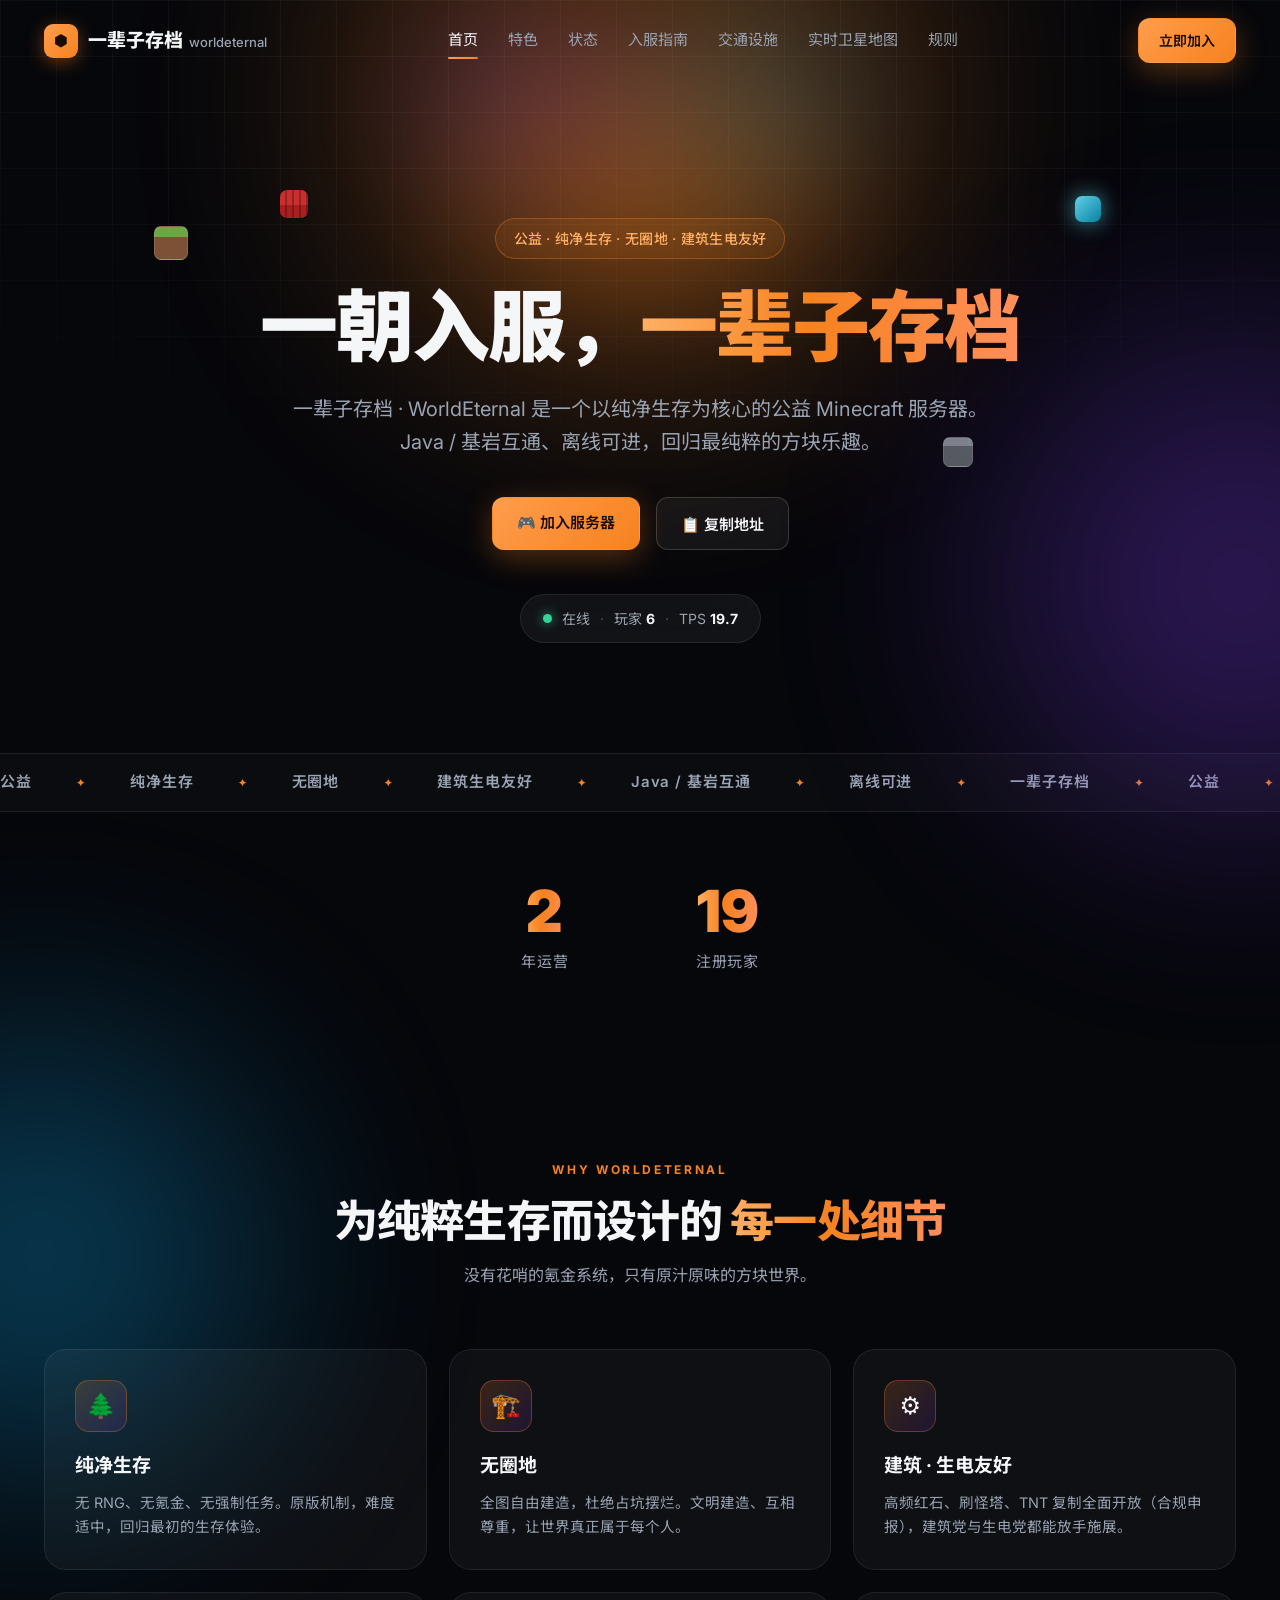
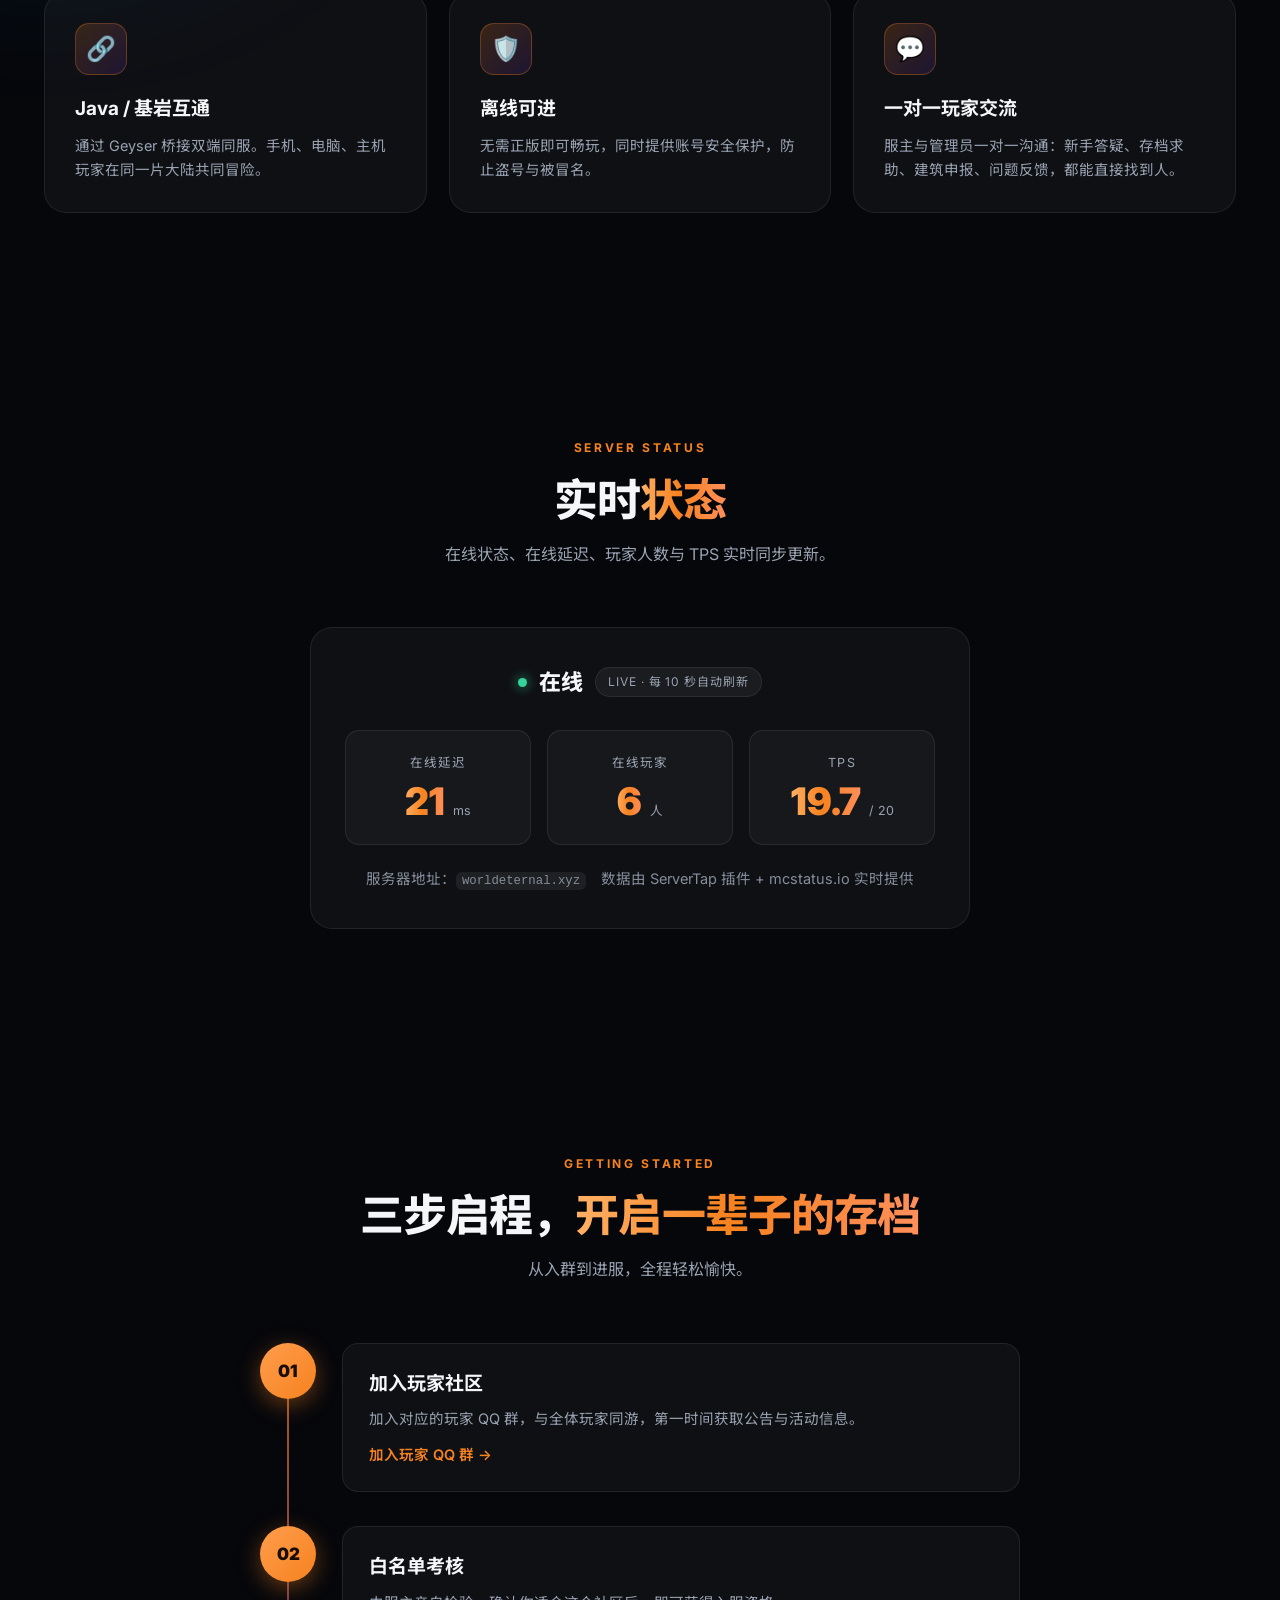
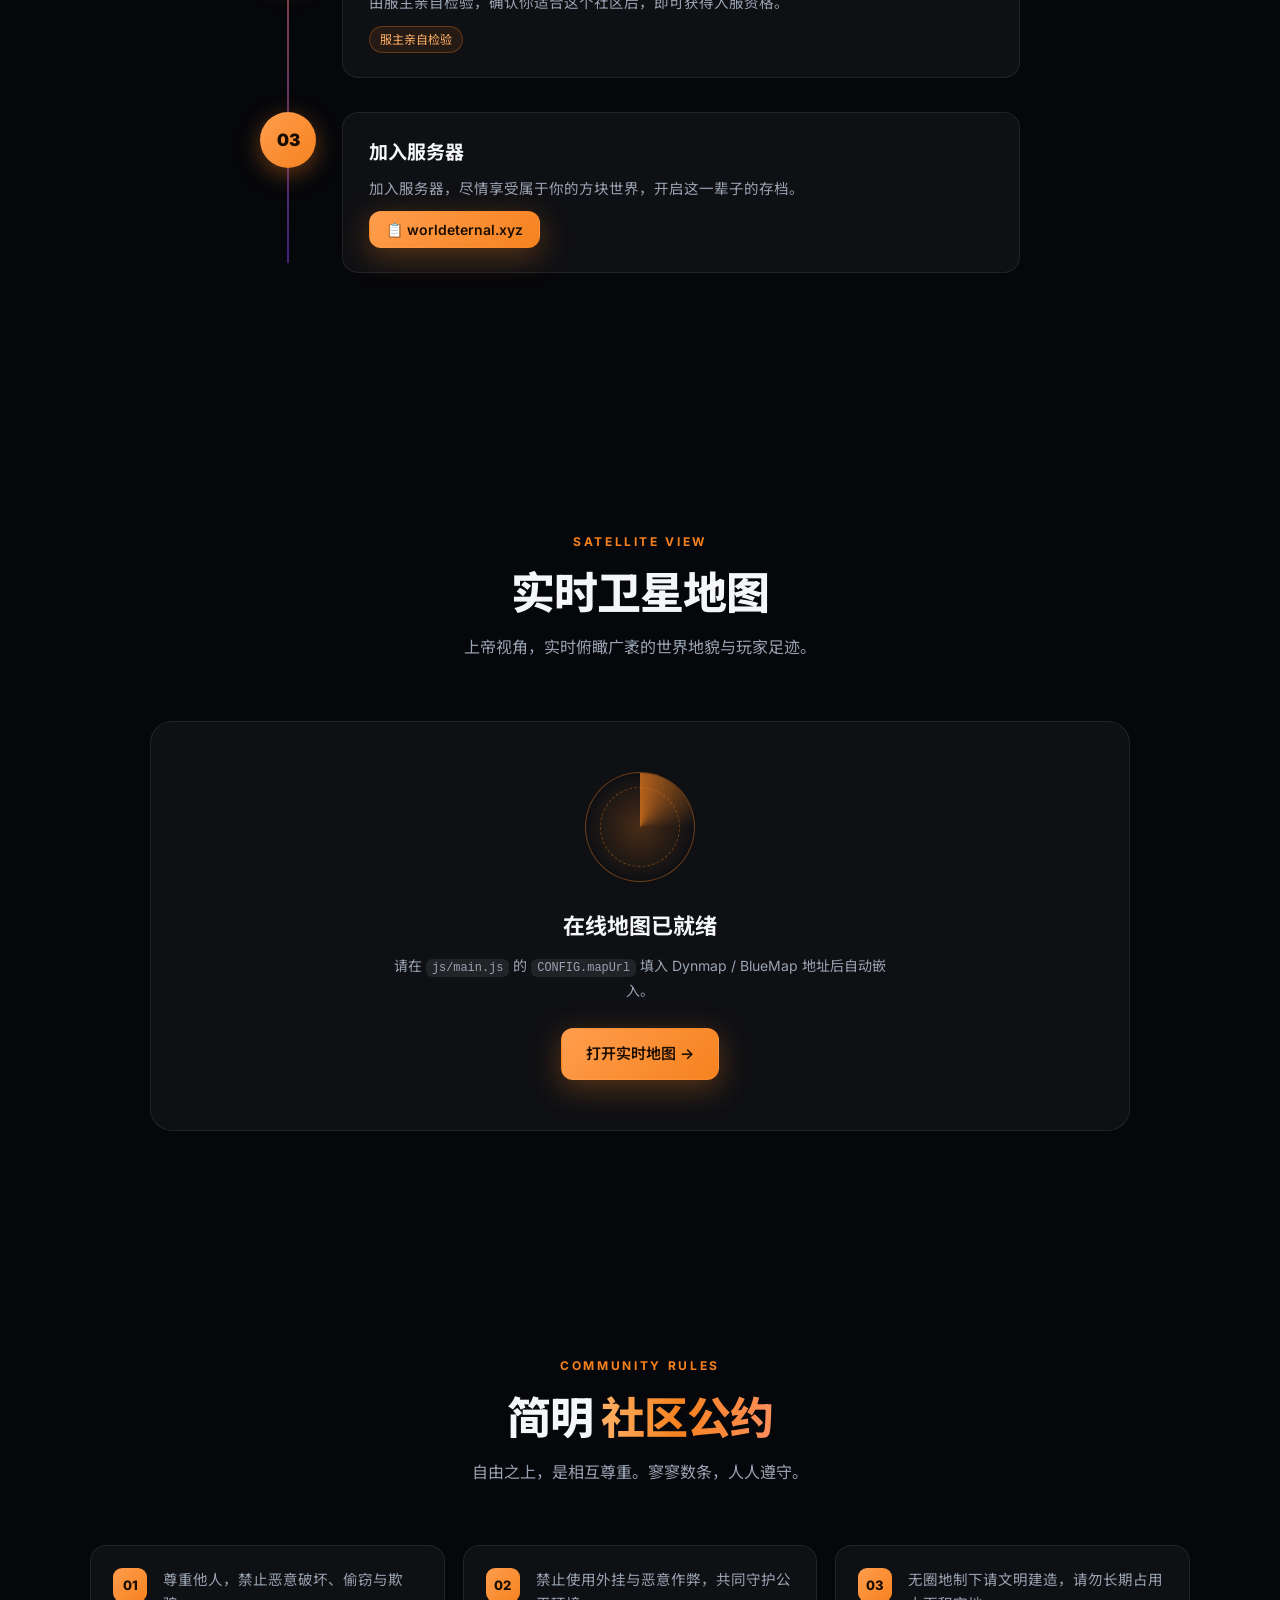
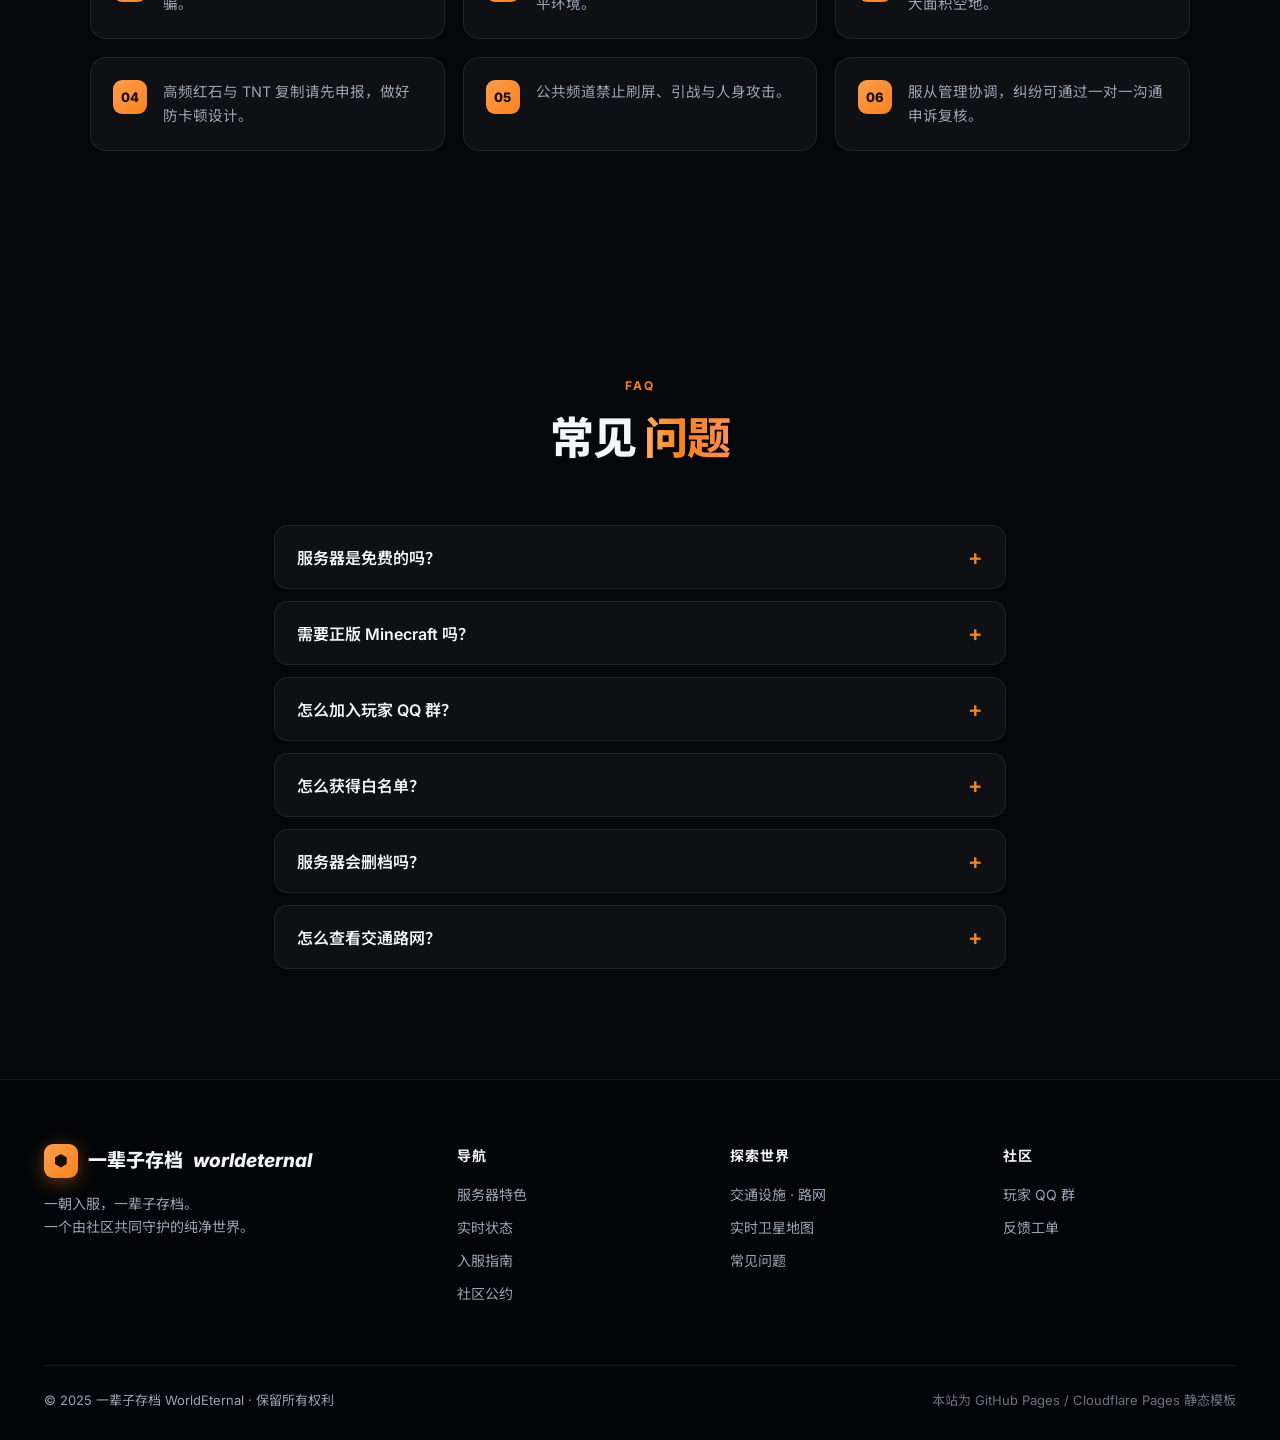
==== index.html @ d6e790fa "Rename 一辈子存档-WorldEternal-纯净生存-Minecraft-服务器.html to index.html" ====
<!DOCTYPE html>
<html lang="zh-CN">
<head>
  <meta charset="UTF-8">
  <meta name="viewport" content="width=device-width, initial-scale=1.0">
  <title>一辈子存档 WorldEternal · 纯净生存 Minecraft 服务器</title>
  <meta name="description" content="一辈子存档 WorldEternal —— 公益纯净生存 MC 服务器。无圈地、建筑生电友好、Java/基岩互通、离线可进。">
  <link rel="preconnect" href="https://fonts.googleapis.com">
  <link rel="preconnect" href="https://fonts.gstatic.com" crossorigin>
  <link href="https://fonts.googleapis.com/css2?family=Inter:wght@400;500;600;700;800;900&family=Noto+Sans+SC:wght@400;500;700;900&display=swap" rel="stylesheet">
  <link rel="stylesheet" href="css/style.css">
</head>
<body>

  <div class="scroll-progress" id="scrollProgress"></div>
  <div class="bg-grid"></div>
  <div class="glow glow-1"></div>
  <div class="glow glow-2"></div>
  <div class="glow glow-3"></div>

  <!-- ===== 导航栏 ===== -->
  <header class="navbar" id="navbar">
    <a class="brand" href="#hero">
      <span class="brand-mark">⬢</span>
      <span class="brand-name">一辈子存档 <em>worldeternal</em></span>
    </a>
    <nav class="nav-links" id="navLinks">
      <a href="#hero">首页</a>
      <a href="#features">特色</a>
      <a href="#status">状态</a>
      <a href="#guide">入服指南</a>
      <a href="facilities.html">交通设施</a>
      <a href="#livemap">实时卫星地图</a>
      <a href="#rules">规则</a>
    </nav>
    <div class="nav-actions">
      <a href="#guide" class="btn btn-primary nav-cta">立即加入</a>
      <button class="hamburger" id="hamburger" aria-label="打开菜单">
        <span></span><span></span><span></span>
      </button>
    </div>
  </header>

  <!-- 移动端菜单 -->
  <div class="mobile-menu" id="mobileMenu">
    <nav>
      <a href="#hero">首页</a>
      <a href="#features">特色</a>
      <a href="#status">服务器状态</a>
      <a href="#guide">入服指南</a>
      <a href="facilities.html">交通设施</a>
      <a href="#livemap">实时卫星地图</a>
      <a href="#rules">规则</a>
    </nav>
    <a href="#guide" class="btn btn-primary mobile-cta">立即加入</a>
  </div>

  <!-- ===== Hero ===== -->
  <section class="hero" id="hero">
    <div class="hero-aurora"></div>
    <div class="block block-grass b1"></div>
    <div class="block block-diamond b2"></div>
    <div class="block block-stone b3"></div>
    <div class="block block-tnt b4"></div>

    <div class="hero-inner">
      <span class="hero-badge reveal">公益 · 纯净生存 · 无圈地 · 建筑生电友好</span>
      <h1 class="reveal">一朝入服，<span class="gradient-text">一辈子存档</span></h1>
      <p class="hero-sub reveal">
        一辈子存档 · WorldEternal 是一个以纯净生存为核心的公益 Minecraft 服务器。<br class="pc-only">
        Java / 基岩互通、离线可进，回归最纯粹的方块乐趣。
      </p>
      <div class="hero-actions reveal">
        <a href="#guide" class="btn btn-primary">🎮 加入服务器</a>
        <button class="btn btn-ghost" id="heroCopyIp">📋 复制地址</button>
      </div>
      <div class="hero-live reveal" id="heroLive">
        <span class="dot dot-green"></span>
        <span id="heroStatusText">在线</span>
        <span class="sep">·</span>
        <span>玩家 <b id="heroPlayers">0</b></span>
        <span class="sep">·</span>
        <span>TPS <b id="heroTps">20.0</b></span>
      </div>
    </div>
  </section>

  <!-- ===== 关键词跑马灯 ===== -->
  <div class="marquee" aria-hidden="true">
    <div class="marquee-track">
      <span>公益</span><i>✦</i><span>纯净生存</span><i>✦</i><span>无圈地</span><i>✦</i>
      <span>建筑生电友好</span><i>✦</i><span>Java / 基岩互通</span><i>✦</i><span>离线可进</span><i>✦</i>
      <span>一辈子存档</span><i>✦</i>
      <span>公益</span><i>✦</i><span>纯净生存</span><i>✦</i><span>无圈地</span><i>✦</i>
      <span>建筑生电友好</span><i>✦</i><span>Java / 基岩互通</span><i>✦</i><span>离线可进</span><i>✦</i>
      <span>一辈子存档</span><i>✦</i>
    </div>
  </div>

  <!-- ===== 数据统计 ===== -->
  <section class="stats">
    <div class="stat reveal"><div class="stat-num" data-count="2">0</div><div class="stat-label">年运营</div></div>
    <div class="stat reveal"><div class="stat-num" data-count="19">0</div><div class="stat-label">注册玩家</div></div>
  </section>

  <!-- ===== 服务器特色 ===== -->
  <section class="section" id="features">
    <div class="section-head reveal">
      <span class="eyebrow">WHY WORLDETERNAL</span>
      <h2>为纯粹生存而设计的 <span class="gradient-text">每一处细节</span></h2>
      <p>没有花哨的氪金系统，只有原汁原味的方块世界。</p>
    </div>
    <div class="cards-grid">
      <div class="card tilt reveal">
        <div class="card-icon">🌲</div>
        <h3>纯净生存</h3>
        <p>无 RNG、无氪金、无强制任务。原版机制，难度适中，回归最初的生存体验。</p>
      </div>
      <div class="card tilt reveal">
        <div class="card-icon">🏗️</div>
        <h3>无圈地</h3>
        <p>全图自由建造，杜绝占坑摆烂。文明建造、互相尊重，让世界真正属于每个人。</p>
      </div>
      <div class="card tilt reveal">
        <div class="card-icon">⚙️</div>
        <h3>建筑 · 生电友好</h3>
        <p>高频红石、刷怪塔、TNT 复制全面开放（合规申报），建筑党与生电党都能放手施展。</p>
      </div>
      <div class="card tilt reveal">
        <div class="card-icon">🔗</div>
        <h3>Java / 基岩互通</h3>
        <p>通过 Geyser 桥接双端同服。手机、电脑、主机玩家在同一片大陆共同冒险。</p>
      </div>
      <div class="card tilt reveal">
        <div class="card-icon">🛡️</div>
        <h3>离线可进</h3>
        <p>无需正版即可畅玩，同时提供账号安全保护，防止盗号与被冒名。</p>
      </div>
      <div class="card tilt reveal">
        <div class="card-icon">💬</div>
        <h3>一对一玩家交流</h3>
        <p>服主与管理员一对一沟通：新手答疑、存档求助、建筑申报、问题反馈，都能直接找到人。</p>
      </div>
    </div>
  </section>

  <!-- ===== 实时状态 ===== -->
  <section class="section" id="status">
    <div class="section-head reveal">
      <span class="eyebrow">SERVER STATUS</span>
      <h2>实时<span class="gradient-text">状态</span></h2>
      <p>在线状态、在线延迟、玩家人数与 TPS 实时同步更新。</p>
    </div>
    <div class="status-solo card reveal">
      <div class="status-head">
        <span class="dot dot-green pulse" id="statusDot"></span>
        <span class="status-label" id="statusText">在线</span>
        <span class="status-live-tag">LIVE · 每 10 秒自动刷新</span>
      </div>
      <div class="metric-row">
        <div class="metric">
          <span class="metric-key">在线延迟</span>
          <span class="metric-val" id="statusPing">--</span>
          <span class="metric-unit">ms</span>
        </div>
        <div class="metric">
          <span class="metric-key">在线玩家</span>
          <span class="metric-val" id="statusPlayers">--</span>
          <span class="metric-unit">人</span>
        </div>
        <div class="metric">
          <span class="metric-key">TPS</span>
          <span class="metric-val" id="statusTps">--</span>
          <span class="metric-unit">/ 20</span>
        </div>
      </div>
      <p class="status-note">服务器地址：<code>worldeternal.xyz</code>　数据由 ServerTap 插件 + mcstatus.io 实时提供</p>
    </div>
  </section>

  <!-- ===== 入服指南（时间线） ===== -->
  <section class="section" id="guide">
    <div class="section-head reveal">
      <span class="eyebrow">GETTING STARTED</span>
      <h2>三步启程，<span class="gradient-text">开启一辈子的存档</span></h2>
      <p>从入群到进服，全程轻松愉快。</p>
    </div>
    <div class="timeline">
      <div class="timeline-item reveal">
        <div class="timeline-num">01</div>
        <div class="timeline-body">
          <h3>加入玩家社区</h3>
          <p>加入对应的玩家 QQ 群，与全体玩家同游，第一时间获取公告与活动信息。</p>
          <a class="timeline-link" href="#" data-href="qq">加入玩家 QQ 群 →</a>
        </div>
      </div>
      <div class="timeline-item reveal">
        <div class="timeline-num">02</div>
        <div class="timeline-body">
          <h3>白名单考核</h3>
          <p>由服主亲自检验，确认你适合这个社区后，即可获得入服资格。</p>
          <span class="timeline-tag">服主亲自检验</span>
        </div>
      </div>
      <div class="timeline-item reveal">
        <div class="timeline-num">03</div>
        <div class="timeline-body">
          <h3>加入服务器</h3>
          <p>加入服务器，尽情享受属于你的方块世界，开启这一辈子的存档。</p>
          <button class="btn btn-primary btn-sm" id="guideCopyIp">📋 worldeternal.xyz</button>
        </div>
      </div>
    </div>
  </section>

  <!-- ===== 实时卫星地图 ===== -->
  <section class="section" id="livemap">
    <div class="section-head reveal">
      <span class="eyebrow">SATELLITE VIEW</span>
      <h2>实时卫星地图</h2>
      <p>上帝视角，实时俯瞰广袤的世界地貌与玩家足迹。</p>
    </div>
    <div class="card map-frame reveal" id="mapFrame">
      <div class="map-frame-placeholder" id="mapPlaceholder">
        <div class="radar"></div>
        <h3>在线地图已就绪</h3>
        <p>请在 <code>js/main.js</code> 的 <code>CONFIG.mapUrl</code> 填入 Dynmap / BlueMap 地址后自动嵌入。</p>
        <a class="btn btn-primary" href="#" data-href="map" id="openMapBtn">打开实时地图 →</a>
      </div>
    </div>
  </section>

  <!-- ===== 服务器规则 ===== -->
  <section class="section" id="rules">
    <div class="section-head reveal">
      <span class="eyebrow">COMMUNITY RULES</span>
      <h2>简明 <span class="gradient-text">社区公约</span></h2>
      <p>自由之上，是相互尊重。寥寥数条，人人遵守。</p>
    </div>
    <div class="rules-grid">
      <div class="rule-card reveal"><span class="rule-num">01</span><p>尊重他人，禁止恶意破坏、偷窃与欺骗。</p></div>
      <div class="rule-card reveal"><span class="rule-num">02</span><p>禁止使用外挂与恶意作弊，共同守护公平环境。</p></div>
      <div class="rule-card reveal"><span class="rule-num">03</span><p>无圈地制下请文明建造，请勿长期占用大面积空地。</p></div>
      <div class="rule-card reveal"><span class="rule-num">04</span><p>高频红石与 TNT 复制请先申报，做好防卡顿设计。</p></div>
      <div class="rule-card reveal"><span class="rule-num">05</span><p>公共频道禁止刷屏、引战与人身攻击。</p></div>
      <div class="rule-card reveal"><span class="rule-num">06</span><p>服从管理协调，纠纷可通过一对一沟通申诉复核。</p></div>
    </div>
  </section>

  <!-- ===== FAQ ===== -->
  <section class="section section-narrow" id="faq">
    <div class="section-head reveal">
      <span class="eyebrow">FAQ</span>
      <h2>常见 <span class="gradient-text">问题</span></h2>
    </div>
    <div class="accordion" id="faqList">
      <div class="acc-item reveal">
        <button class="acc-head">服务器是免费的吗？<span class="acc-arrow">+</span></button>
        <div class="acc-body"><div class="acc-body-inner">是的，一辈子存档完全公益运营，服务器由社区共同维护，不设任何付费门槛。</div></div>
      </div>
      <div class="acc-item reveal">
        <button class="acc-head">需要正版 Minecraft 吗？<span class="acc-arrow">+</span></button>
        <div class="acc-body"><div class="acc-body-inner">不需要。服务器开启离线模式，正版、离线、基岩版玩家均可进入。</div></div>
      </div>
      <div class="acc-item reveal">
        <button class="acc-head">怎么加入玩家 QQ 群？<span class="acc-arrow">+</span></button>
        <div class="acc-body"><div class="acc-body-inner">点击入服指南第一步的「加入玩家 QQ 群」链接，或页脚「社区」中的入口即可。</div></div>
      </div>
      <div class="acc-item reveal">
        <button class="acc-head">怎么获得白名单？<span class="acc-arrow">+</span></button>
        <div class="acc-body"><div class="acc-body-inner">按入服指南三步完成即可：① 加入玩家 QQ 群 → ② 由服主亲自检验 → ③ 加入服务器尽情享受。</div></div>
      </div>
      <div class="acc-item reveal">
        <button class="acc-head">服务器会删档吗？<span class="acc-arrow">+</span></button>
        <div class="acc-body"><div class="acc-body-inner">不会。正如服务器名所言，这是「一辈子存档」，主世界永久保留、不删档，任何版本更新都会提前在群内公告并做好备份迁移。</div></div>
      </div>
      <div class="acc-item reveal">
        <button class="acc-head">怎么查看交通路网？<span class="acc-arrow">+</span></button>
        <div class="acc-body"><div class="acc-body-inner">进入顶部导航「交通设施」页面，可查看全景交互式路网与各站点设施详情，支持搜索、筛选、导入与添加路径点。</div></div>
      </div>
    </div>
  </section>

  <!-- ===== 页脚 ===== -->
  <footer class="footer">
    <div class="footer-main">
      <div class="footer-brand">
        <a class="brand" href="#hero"><span class="brand-mark">⬢</span> 一辈子存档 <em>worldeternal</em></a>
        <p>一朝入服，一辈子存档。<br>一个由社区共同守护的纯净世界。</p>
      </div>
      <div class="footer-col">
        <h4>导航</h4>
        <a href="#features">服务器特色</a>
        <a href="#status">实时状态</a>
        <a href="#guide">入服指南</a>
        <a href="#rules">社区公约</a>
      </div>
      <div class="footer-col">
        <h4>探索世界</h4>
        <a href="facilities.html">交通设施 · 路网</a>
        <a href="#livemap">实时卫星地图</a>
        <a href="#faq">常见问题</a>
      </div>
      <div class="footer-col">
        <h4>社区</h4>
        <a href="#" data-href="qq">玩家 QQ 群</a>
        <a href="#" data-href="feedback">反馈工单</a>
      </div>
    </div>
    <div class="footer-bottom">
      <span>© <span id="year">2025</span> 一辈子存档 WorldEternal · 保留所有权利</span>
      <span class="footer-note">本站为 GitHub Pages / Cloudflare Pages 静态模板</span>
    </div>
  </footer>

  <div class="toast" id="toast">✅ 已复制服务器地址</div>

  <script src="js/main.js"></script>
</body>
</html>
---- css/style.css ----
/* =========================================================
   一辈子存档 WorldEternal · 参考 Cloudflare Connect 视觉风格
   桌面端 + 移动端响应式
   ========================================================= */

:root{
  --bg:#06070b;
  --bg-soft:#0b0d14;
  --card:rgba(255,255,255,.04);
  --card-hover:rgba(255,255,255,.07);
  --border:rgba(255,255,255,.08);
  --border-strong:rgba(255,255,255,.16);
  --text:#f5f6f8;
  --text-dim:#9aa3b2;
  --accent:#f6821f;
  --accent-2:#ffb066;
  --grad:linear-gradient(135deg,#ff9d4d,#f6821f);
  --grad-text:linear-gradient(92deg,#ffb066,#f6821f 45%,#ff8f5c);
  --radius:16px;
  --radius-lg:22px;
  --shadow:0 20px 60px rgba(0,0,0,.5);
  --font:'Inter','Noto Sans SC',system-ui,-apple-system,'PingFang SC','Microsoft YaHei',sans-serif;
}

*{margin:0;padding:0;box-sizing:border-box}
html{scroll-behavior:smooth}
body{
  background:var(--bg);
  color:var(--text);
  font-family:var(--font);
  line-height:1.65;
  overflow-x:hidden;
  -webkit-font-smoothing:antialiased;
}
a{color:inherit;text-decoration:none}
button{font-family:inherit;color:inherit;background:none;border:none;cursor:pointer}
img{max-width:100%}
code{font-family:ui-monospace,SFMono-Regular,Menlo,monospace;background:rgba(255,255,255,.08);padding:2px 6px;border-radius:6px;font-size:.85em}
.pc-only{display:block}

/* ---------- 全局背景装饰 ---------- */
.scroll-progress{
  position:fixed;top:0;left:0;height:3px;width:0;
  background:var(--grad);z-index:300;
}
.bg-grid{
  position:fixed;inset:0;z-index:0;pointer-events:none;
  background-image:
    linear-gradient(rgba(255,255,255,.045) 1px,transparent 1px),
    linear-gradient(90deg,rgba(255,255,255,.045) 1px,transparent 1px);
  background-size:56px 56px;
  -webkit-mask-image:radial-gradient(ellipse 90% 55% at 50% 0%,#000 40%,transparent 100%);
  mask-image:radial-gradient(ellipse 90% 55% at 50% 0%,#000 40%,transparent 100%);
}
.glow{
  position:fixed;border-radius:50%;filter:blur(120px);
  opacity:.32;pointer-events:none;z-index:0;
}
.glow-1{width:560px;height:560px;background:#f6821f;top:-180px;left:50%;transform:translateX(-50%)}
.glow-2{width:480px;height:480px;background:#7c3aed;top:38%;right:-200px}
.glow-3{width:440px;height:440px;background:#0ea5e9;top:115%;left:-180px}

/* ---------- 按钮 ---------- */
.btn{
  position:relative;overflow:hidden;display:inline-flex;align-items:center;justify-content:center;gap:8px;
  padding:13px 24px;border-radius:12px;font-weight:600;font-size:15px;
  border:1px solid transparent;cursor:pointer;transition:transform .25s,box-shadow .25s,background .25s,border-color .25s,color .25s;
  white-space:nowrap;
}
.btn-primary{
  background:var(--grad);color:#1a0d00;
  box-shadow:0 8px 30px rgba(246,130,31,.32);
}
.btn-primary:hover{transform:translateY(-2px);box-shadow:0 14px 44px rgba(246,130,31,.48)}
.btn-ghost{
  background:rgba(255,255,255,.05);border-color:var(--border-strong);color:var(--text);
}
.btn-ghost:hover{border-color:var(--accent);color:var(--accent-2);transform:translateY(-2px)}
.btn-sm{padding:9px 16px;font-size:14px}
.ripple{
  position:absolute;border-radius:50%;background:rgba(255,255,255,.45);
  transform:scale(0);animation:ripple .6s ease-out;pointer-events:none;
  width:12px;height:12px;margin:-6px 0 0 -6px;
}
@keyframes ripple{to{transform:scale(26);opacity:0}}

/* ---------- 导航 ---------- */
.navbar{
  position:fixed;top:0;left:0;right:0;z-index:100;
  display:flex;align-items:center;justify-content:space-between;
  padding:18px 44px;transition:padding .3s,background .3s,border-color .3s;
  background:transparent;border-bottom:1px solid transparent;
}
.navbar.scrolled{
  background:rgba(6,7,11,.72);
  -webkit-backdrop-filter:blur(18px);backdrop-filter:blur(18px);
  border-bottom-color:var(--border);
  padding:11px 44px;
}
.brand{display:flex;align-items:center;gap:10px;font-weight:800;font-size:19px}
.brand-mark{
  display:grid;place-items:center;width:34px;height:34px;border-radius:9px;
  background:var(--grad);color:#1a0d00;font-size:16px;
  box-shadow:0 4px 18px rgba(246,130,31,.4);
}
.brand-name em{font-style:normal;font-size:13px;color:var(--text-dim);font-weight:500;margin-left:2px}
.nav-links{display:flex;gap:30px}
.nav-links a{font-size:15px;color:var(--text-dim);transition:color .2s;position:relative}
.nav-links a::after{
  content:"";position:absolute;left:0;bottom:-6px;height:2px;width:0;
  background:var(--grad);border-radius:2px;transition:width .25s;
}
.nav-links a:hover,.nav-links a.active{color:var(--text)}
.nav-links a:hover::after,.nav-links a.active::after{width:100%}
.nav-actions{display:flex;align-items:center;gap:14px}
.nav-cta{padding:10px 20px;font-size:14px}

.hamburger{
  display:none;flex-direction:column;gap:5px;padding:8px;border-radius:8px;
  border:1px solid var(--border);background:rgba(255,255,255,.04);
}
.hamburger span{display:block;width:20px;height:2px;background:var(--text);border-radius:2px;transition:.3s}
.hamburger.open span:nth-child(1){transform:translateY(7px) rotate(45deg)}
.hamburger.open span:nth-child(2){opacity:0}
.hamburger.open span:nth-child(3){transform:translateY(-7px) rotate(-45deg)}

/* 移动端菜单 */
.mobile-menu{
  position:fixed;top:0;right:0;bottom:0;width:min(320px,82vw);z-index:99;
  background:rgba(9,10,16,.96);-webkit-backdrop-filter:blur(20px);backdrop-filter:blur(20px);
  border-left:1px solid var(--border);
  padding:100px 34px 40px;display:flex;flex-direction:column;gap:6px;
  transform:translateX(105%);transition:transform .35s cubic-bezier(.22,1,.36,1);
}
.mobile-menu.open{transform:translateX(0)}
.mobile-menu nav{display:flex;flex-direction:column}
.mobile-menu nav a{padding:14px 4px;font-size:17px;font-weight:600;color:var(--text-dim);border-bottom:1px solid var(--border);transition:.2s}
.mobile-menu nav a:hover{color:var(--accent-2);padding-left:8px}
.mobile-cta{margin-top:26px}

/* ---------- Hero ---------- */
.hero{
  position:relative;z-index:1;text-align:center;
  padding:190px 40px 110px;overflow:hidden;
}
.hero-aurora{
  position:absolute;left:50%;top:-120px;width:900px;height:560px;
  transform:translateX(-50%);
  background:
    radial-gradient(ellipse 40% 45% at 50% 55%,rgba(246,130,31,.28),transparent 70%),
    radial-gradient(ellipse 30% 40% at 38% 40%,rgba(124,58,237,.18),transparent 70%),
    radial-gradient(ellipse 30% 40% at 62% 40%,rgba(14,165,233,.16),transparent 70%);
  filter:blur(30px);pointer-events:none;animation:aurora 14s ease-in-out infinite alternate;
}
@keyframes aurora{
  0%{transform:translateX(-50%) scale(1) rotate(0deg);opacity:.85}
  100%{transform:translateX(-46%) scale(1.12) rotate(3deg);opacity:1}
}
.hero-inner{position:relative;z-index:2;max-width:880px;margin:0 auto}
.hero-badge{
  display:inline-block;padding:8px 18px;border-radius:999px;margin-bottom:26px;
  background:rgba(246,130,31,.1);border:1px solid rgba(246,130,31,.35);
  color:var(--accent-2);font-size:14px;font-weight:500;letter-spacing:.02em;
}
.hero h1{
  font-size:clamp(42px,6.4vw,78px);font-weight:900;letter-spacing:-.025em;line-height:1.08;
  margin-bottom:24px;
}
.gradient-text{
  background:var(--grad-text);
  -webkit-background-clip:text;background-clip:text;color:transparent;
}
.hero-sub{font-size:clamp(16px,2vw,20px);color:var(--text-dim);margin-bottom:38px}
.hero-actions{display:flex;gap:16px;justify-content:center;flex-wrap:wrap}
.hero-live{
  display:inline-flex;align-items:center;gap:10px;margin-top:44px;
  padding:12px 22px;border-radius:999px;
  background:rgba(255,255,255,.05);border:1px solid var(--border);
  font-size:14px;color:var(--text-dim);
  -webkit-backdrop-filter:blur(12px);backdrop-filter:blur(12px);
}
.hero-live b{color:var(--text)}
.hero-live .sep{opacity:.4}

.dot{width:9px;height:9px;border-radius:50%;display:inline-block;flex-shrink:0}
.dot-green{background:#34d399;box-shadow:0 0 12px rgba(52,211,153,.8)}
.dot-gray{background:#6b7280}
.pulse{animation:pulse 1.6s ease-in-out infinite}
@keyframes pulse{0%,100%{box-shadow:0 0 0 0 rgba(52,211,153,.5)}50%{box-shadow:0 0 0 7px rgba(52,211,153,0)}}

/* 漂浮方块 */
.block{position:absolute;border-radius:7px;opacity:.9;animation:float 9s ease-in-out infinite;z-index:0;pointer-events:none}
@keyframes float{
  0%,100%{transform:translateY(0) rotate(0deg)}
  50%{transform:translateY(-30px) rotate(8deg)}
}
.block-grass{
  width:34px;height:34px;left:12%;top:30%;
  background:linear-gradient(to bottom,#7cb84b 0 30%,#8a5a3b 30%);
  border:1px solid rgba(255,255,255,.15);animation-delay:.4s;
}
.block-diamond{
  width:26px;height:26px;right:14%;top:26%;
  background:linear-gradient(135deg,#6ee7ff,#0891b2);
  box-shadow:0 0 22px rgba(103,232,249,.7);animation-delay:1.2s;
}
.block-stone{
  width:30px;height:30px;right:24%;top:58%;
  background:linear-gradient(to bottom,#8b8f98 0 30%,#5f636b 30%);
  border:1px solid rgba(255,255,255,.12);animation-delay:2s;
}
.block-tnt{
  width:28px;height:28px;left:20%;top:60%;
  background:linear-gradient(to bottom,#d33 0 55%,#b22 55%);position:relative;
  animation-delay:2.6s;
}
.block-tnt::before{
  content:"";position:absolute;inset:0;
  background:repeating-linear-gradient(90deg,transparent 0 5px,rgba(0,0,0,.25) 5px 7px);
}

/* ---------- 跑马灯 ---------- */
.marquee{
  overflow:hidden;border-block:1px solid var(--border);
  background:rgba(255,255,255,.02);padding:16px 0;
}
.marquee-track{
  display:flex;align-items:center;gap:44px;width:max-content;
  animation:scroll 24s linear infinite;white-space:nowrap;
}
.marquee-track span{font-size:15px;font-weight:600;color:var(--text-dim);letter-spacing:.06em}
.marquee-track i{color:var(--accent);font-style:normal;font-size:12px}
@keyframes scroll{to{transform:translateX(-50%)}}

/* ---------- 通用区块 ---------- */
.section{padding:110px 44px;position:relative;z-index:1;scroll-margin-top:70px}
.section-narrow{max-width:820px;margin:0 auto}
.section-head{text-align:center;max-width:680px;margin:0 auto 60px}
.section-head h2{
  font-size:clamp(28px,3.6vw,44px);font-weight:800;letter-spacing:-.02em;
  line-height:1.2;margin-bottom:14px;
}
.section-head p{color:var(--text-dim);font-size:16px}
.eyebrow{
  display:inline-block;font-size:12px;font-weight:700;letter-spacing:.22em;
  color:var(--accent);margin-bottom:16px;
}

/* 渐入动画 */
.reveal{opacity:0;transform:translateY(30px);transition:opacity .7s ease,transform .7s ease}
.reveal.in{opacity:1;transform:none}

/* 卡片 */
.card{
  background:var(--card);border:1px solid var(--border);border-radius:var(--radius-lg);
  padding:30px;transition:transform .3s,border-color .3s,background .3s,box-shadow .3s;
  position:relative;overflow:hidden;
}
.card:hover{
  transform:translateY(-6px);border-color:var(--border-strong);
  background:var(--card-hover);box-shadow:var(--shadow);
}

/* ---------- 数据统计 ---------- */
.stats{
  position:relative;z-index:1;display:flex;justify-content:center;gap:clamp(40px,10vw,140px);
  padding:70px 30px;flex-wrap:wrap;text-align:center;
}
.stat-num{
  font-size:clamp(36px,5vw,58px);font-weight:900;line-height:1;
  background:var(--grad-text);-webkit-background-clip:text;background-clip:text;color:transparent;
}
.stat-label{margin-top:10px;color:var(--text-dim);font-size:15px;letter-spacing:.04em}

/* ---------- 特色卡片 ---------- */
.cards-grid{
  display:grid;grid-template-columns:repeat(3,1fr);gap:22px;
  max-width:1200px;margin:0 auto;
}
.card-icon{
  width:52px;height:52px;border-radius:14px;display:grid;place-items:center;font-size:24px;
  background:linear-gradient(135deg,rgba(246,130,31,.18),rgba(124,58,237,.14));
  border:1px solid rgba(246,130,31,.3);margin-bottom:18px;
}
.card h3{font-size:19px;font-weight:700;margin-bottom:10px}
.card p{color:var(--text-dim);font-size:14.5px}

/* ---------- 实时状态（单卡） ---------- */
.status-solo{max-width:660px;margin:0 auto;text-align:center;padding:36px 34px}
.status-head{
  display:flex;align-items:center;justify-content:center;gap:12px;margin-bottom:30px;
}
.status-label{font-weight:800;font-size:22px}
.status-live-tag{
  font-size:12px;color:var(--text-dim);letter-spacing:.08em;
  background:rgba(255,255,255,.05);border:1px solid var(--border);
  padding:4px 12px;border-radius:999px;
}
.metric-row{
  display:grid;grid-template-columns:repeat(3,1fr);gap:16px;
}
.metric{
  background:rgba(255,255,255,.035);border:1px solid var(--border);border-radius:14px;
  padding:22px 14px;
}
.metric-key{display:block;font-size:12.5px;color:var(--text-dim);letter-spacing:.1em;margin-bottom:8px}
.metric-val{
  font-size:clamp(28px,4vw,38px);font-weight:900;line-height:1;
  background:var(--grad-text);-webkit-background-clip:text;background-clip:text;color:transparent;
}
.metric-unit{font-size:12.5px;color:var(--text-dim);margin-left:4px}
.status-note{margin-top:22px;font-size:12.5px;color:var(--text-dim);opacity:.85}

/* ---------- 时间线 ---------- */
.timeline{max-width:760px;margin:0 auto;position:relative}
.timeline::before{
  content:"";position:absolute;left:27px;top:10px;bottom:10px;width:2px;
  background:linear-gradient(to bottom,rgba(246,130,31,.7),rgba(124,58,237,.5));
}
.timeline-item{display:flex;gap:26px;position:relative;margin-bottom:34px}
.timeline-num{
  width:56px;height:56px;border-radius:50%;flex-shrink:0;display:grid;place-items:center;
  font-weight:900;font-size:17px;color:#1a0d00;background:var(--grad);
  box-shadow:0 6px 22px rgba(246,130,31,.4);position:relative;z-index:1;
}
.timeline-body{
  background:var(--card);border:1px solid var(--border);border-radius:var(--radius);
  padding:24px 26px;flex:1;
}
.timeline-body h3{font-size:19px;margin-bottom:8px}
.timeline-body p{color:var(--text-dim);font-size:14.5px;margin-bottom:10px}
.timeline-tag{
  display:inline-block;font-size:12px;color:var(--accent-2);
  background:rgba(246,130,31,.1);border:1px solid rgba(246,130,31,.3);
  padding:3px 10px;border-radius:999px;
}
.timeline-link{color:var(--accent);font-weight:600;font-size:14.5px;transition:color .2s}
.timeline-link:hover{color:var(--accent-2)}

/* ---------- 交互式路网 ---------- */
.map-card{max-width:980px;margin:0 auto;padding:0;overflow:hidden}
.map-toolbar{
  display:flex;align-items:center;justify-content:space-between;gap:16px;
  padding:20px 24px;border-bottom:1px solid var(--border);flex-wrap:wrap;
}
.map-hint{font-size:13px;color:var(--text-dim)}
.tabs{
  display:inline-flex;background:rgba(255,255,255,.05);border:1px solid var(--border);
  border-radius:12px;padding:4px;gap:4px;
}
.tab{padding:8px 20px;border-radius:9px;font-size:14px;font-weight:600;color:var(--text-dim);transition:.2s}
.tab.active{background:var(--grad);color:#1a0d00}
.map-stage{position:relative;padding:10px;background:
  radial-gradient(ellipse 70% 60% at 50% 50%,rgba(246,130,31,.06),transparent 75%),
  rgba(0,0,0,.2);
}
#mapSvg{width:100%;height:auto;display:block}
.map-station{cursor:pointer}
.map-station circle{
  fill:#15171e;stroke:var(--border-strong);stroke-width:2;transition:all .25s;
}
.map-station:hover circle{stroke:var(--accent)}
.map-station.active circle{fill:var(--accent);stroke:#fff}
.map-station text{fill:var(--text-dim);font-size:13px;font-weight:600;pointer-events:none;transition:fill .2s}
.map-station.active text,.map-station:hover text{fill:var(--text)}
.map-station .st-icon{font-size:15px;pointer-events:none}
.map-edge{stroke:rgba(255,255,255,.16);stroke-width:2;stroke-dasharray:6 6;transition:all .3s}
.map-edge.active{
  stroke:var(--accent);stroke-width:3.5;stroke-dasharray:none;
  filter:drop-shadow(0 0 8px rgba(246,130,31,.9));
}
.map-info{
  border-top:1px solid var(--border);padding:22px 24px;min-height:86px;
  display:flex;align-items:center;
}
.map-info-empty{color:var(--text-dim);font-size:15px}
.map-info-detail{display:flex;align-items:center;gap:16px;width:100%;animation:fadeIn .35s ease}
@keyframes fadeIn{from{opacity:0;transform:translateY(8px)}to{opacity:1;transform:none}}
.map-info-icon{
  width:52px;height:52px;border-radius:14px;display:grid;place-items:center;font-size:26px;
  background:rgba(246,130,31,.14);border:1px solid rgba(246,130,31,.35);flex-shrink:0;
}
.map-info-detail h3{font-size:18px;margin-bottom:4px}
.map-info-detail p{font-size:14px;color:var(--text-dim)}
.map-info-route{margin-left:auto;font-size:13px;color:var(--accent-2);white-space:nowrap}

/* ---------- 实时卫星地图 ---------- */
.map-frame{max-width:980px;margin:0 auto;padding:0;display:grid;place-items:center;min-height:380px}
.map-frame-placeholder{text-align:center;padding:50px 30px}
.map-frame-placeholder h3{font-size:22px;margin-bottom:10px}
.map-frame-placeholder p{color:var(--text-dim);font-size:14px;max-width:520px;margin:0 auto 26px}
.radar{
  width:110px;height:110px;border-radius:50%;margin:0 auto 26px;position:relative;
  background:radial-gradient(circle,rgba(246,130,31,.25),rgba(6,7,11,0) 70%);
  border:1px solid rgba(246,130,31,.4);
}
.radar::before{
  content:"";position:absolute;inset:0;border-radius:50%;
  background:conic-gradient(from 0deg,rgba(246,130,31,.7),transparent 25%);
  animation:spin 3s linear infinite;
}
.radar::after{
  content:"";position:absolute;inset:14px;border-radius:50%;border:1px dashed rgba(246,130,31,.4);
}
@keyframes spin{to{transform:rotate(360deg)}}

/* ---------- 规则 ---------- */
.rules-grid{display:grid;grid-template-columns:repeat(3,1fr);gap:18px;max-width:1100px;margin:0 auto}
.rule-card{
  display:flex;align-items:flex-start;gap:16px;padding:22px;
  background:var(--card);border:1px solid var(--border);border-radius:var(--radius);
  transition:transform .3s,border-color .3s;
}
.rule-card:hover{transform:translateY(-4px);border-color:rgba(246,130,31,.45)}
.rule-num{
  font-size:13px;font-weight:800;color:#1a0d00;background:var(--grad);
  width:34px;height:34px;border-radius:9px;display:grid;place-items:center;flex-shrink:0;
}
.rule-card p{font-size:14.5px;color:var(--text-dim)}

/* ---------- 手风琴 ---------- */
.accordion{display:flex;flex-direction:column;gap:12px}
.acc-item{background:var(--card);border:1px solid var(--border);border-radius:14px;overflow:hidden;transition:border-color .3s}
.acc-item.open{border-color:rgba(246,130,31,.45)}
.acc-head{
  width:100%;display:flex;justify-content:space-between;align-items:center;gap:16px;
  padding:19px 22px;font-size:16px;font-weight:600;text-align:left;
  transition:color .2s;
}
.acc-head:hover{color:var(--accent-2)}
.acc-arrow{font-size:22px;color:var(--accent);transition:transform .3s;line-height:1;flex-shrink:0}
.acc-item.open .acc-arrow{transform:rotate(45deg)}
.acc-body{max-height:0;overflow:hidden;transition:max-height .4s ease}
.acc-body-inner{padding:0 22px 22px;color:var(--text-dim);font-size:14.5px}

/* ---------- 页脚 ---------- */
.footer{
  position:relative;z-index:1;border-top:1px solid var(--border);
  background:rgba(0,0,0,.35);padding:64px 44px 30px;
}
.footer-main{
  display:grid;grid-template-columns:1.6fr 1fr 1fr 1fr;gap:40px;
  max-width:1200px;margin:0 auto 50px;
}
.footer-brand p{color:var(--text-dim);font-size:14px;margin-top:14px}
.footer-col h4{font-size:14px;letter-spacing:.08em;color:var(--text);margin-bottom:16px}
.footer-col a{display:block;color:var(--text-dim);font-size:14px;margin-bottom:10px;transition:color .2s}
.footer-col a:hover{color:var(--accent-2)}
.footer-bottom{
  border-top:1px solid var(--border);padding-top:24px;
  display:flex;justify-content:space-between;gap:16px;flex-wrap:wrap;
  color:var(--text-dim);font-size:13px;
  max-width:1200px;margin:0 auto;
}
.footer-note{opacity:.7}

/* ---------- Toast ---------- */
.toast{
  position:fixed;bottom:30px;left:50%;z-index:300;
  transform:translateX(-50%) translateY(90px);
  background:#171a22;border:1px solid var(--border-strong);
  padding:13px 24px;border-radius:12px;font-size:14px;font-weight:600;
  box-shadow:0 14px 44px rgba(0,0,0,.6);
  opacity:0;transition:transform .35s ease,opacity .35s ease;pointer-events:none;
}
.toast.show{transform:translateX(-50%) translateY(0);opacity:1}

/* =========================================================
   移动端适配
   ========================================================= */
@media (max-width:1024px){
  .cards-grid{grid-template-columns:repeat(2,1fr)}
  .rules-grid{grid-template-columns:repeat(2,1fr)}
  .footer-main{grid-template-columns:1fr 1fr}
}

@media (max-width:768px){
  .navbar{padding:14px 20px}
  .navbar.scrolled{padding:10px 20px}
  .nav-links,.nav-cta{display:none}
  .hamburger{display:flex}

  .hero{padding:150px 22px 90px}
  .hero-actions .btn{flex:1;max-width:260px}
  .hero-live{flex-wrap:wrap;justify-content:center;gap:8px}

  .section{padding:80px 20px}
  .section-head{margin-bottom:44px}

  .cards-grid{grid-template-columns:1fr;gap:16px}
  .rules-grid{grid-template-columns:1fr;gap:14px}
  .metric-row{grid-template-columns:1fr}

  .timeline::before{left:22px}
  .timeline-num{width:46px;height:46px;font-size:15px}
  .timeline-item{gap:18px}
  .timeline-body{padding:20px}

  .map-toolbar{flex-direction:column;align-items:flex-start}
  .map-info-detail{flex-wrap:wrap}
  .map-info-route{margin-left:0}
  .map-stage{padding:6px}

  .footer{padding:48px 22px 24px}
  .footer-main{grid-template-columns:1fr 1fr;gap:28px}
  .footer-brand{grid-column:1/-1}
  .footer-bottom{flex-direction:column}
  .pc-only{display:none}
  .marquee-track{gap:30px}
}

@media (max-width:420px){
  .hero h1{font-size:38px}
  .stats{gap:34px}
}
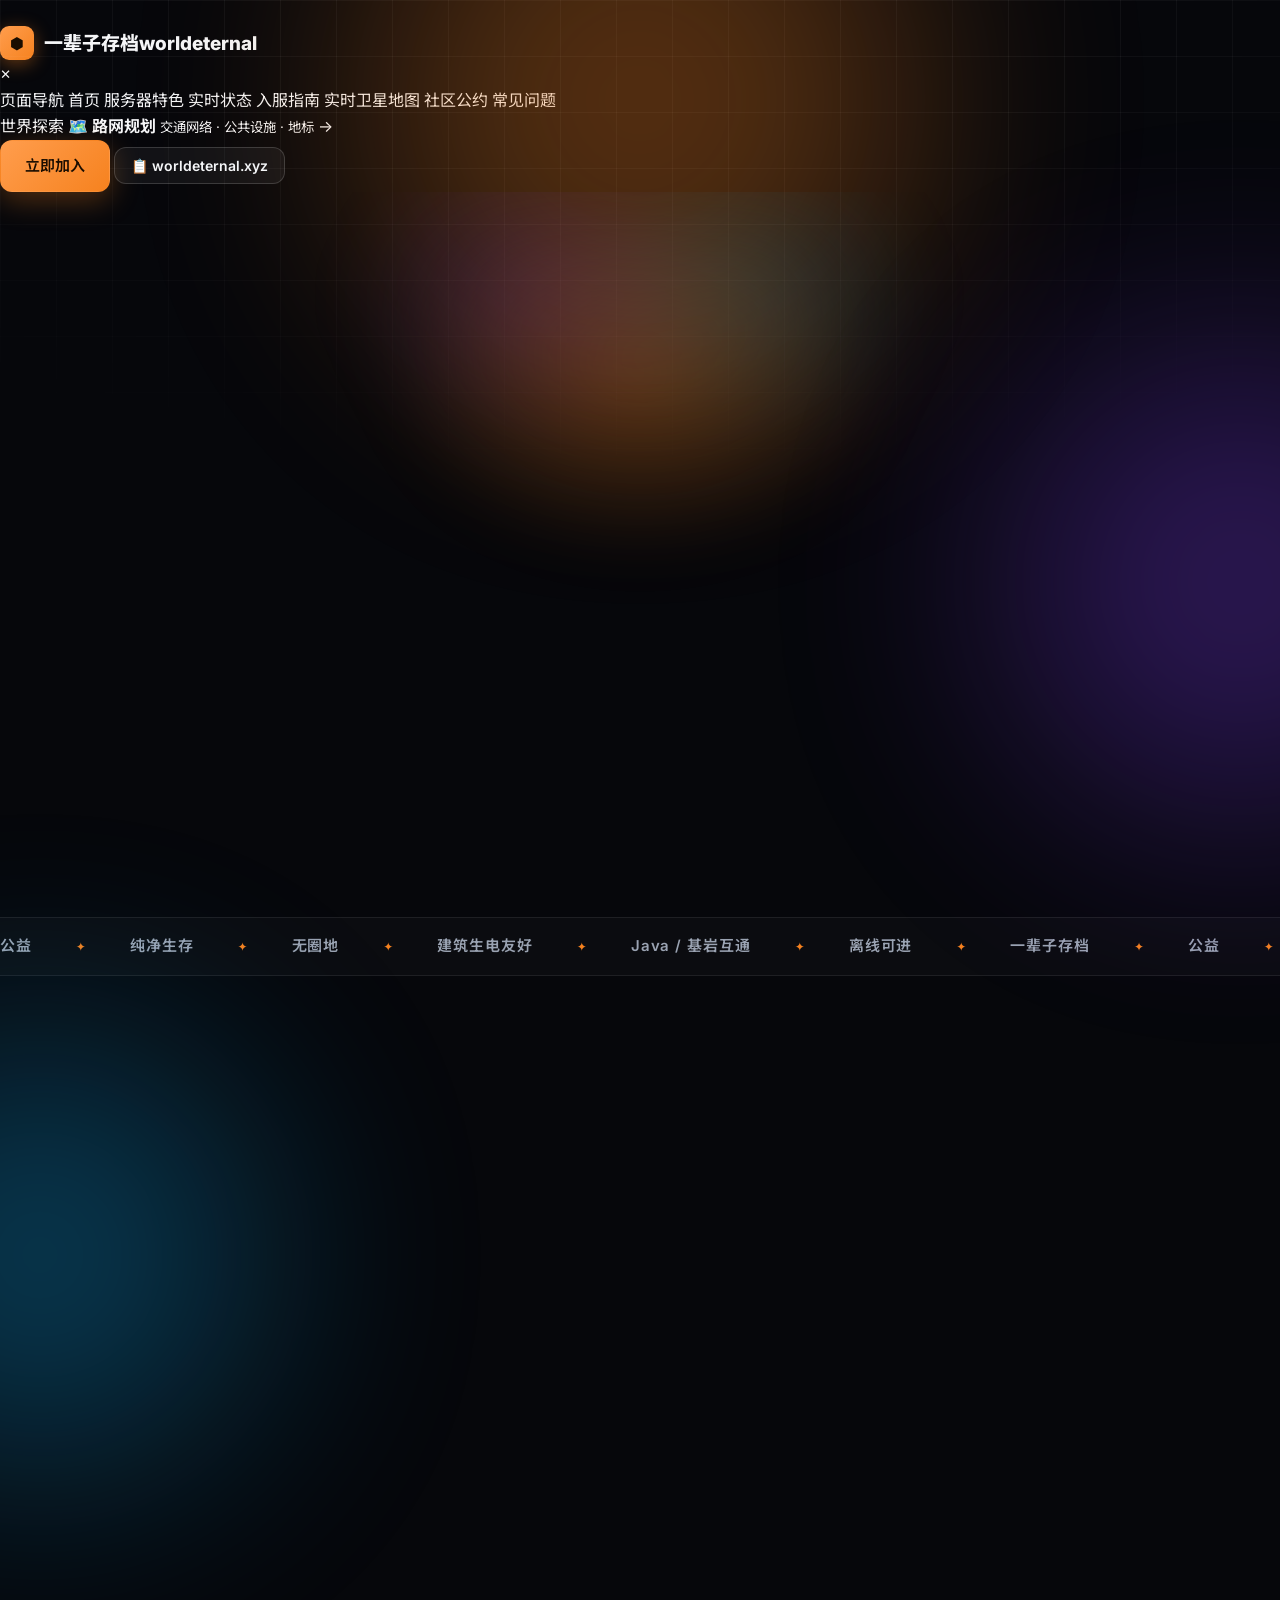
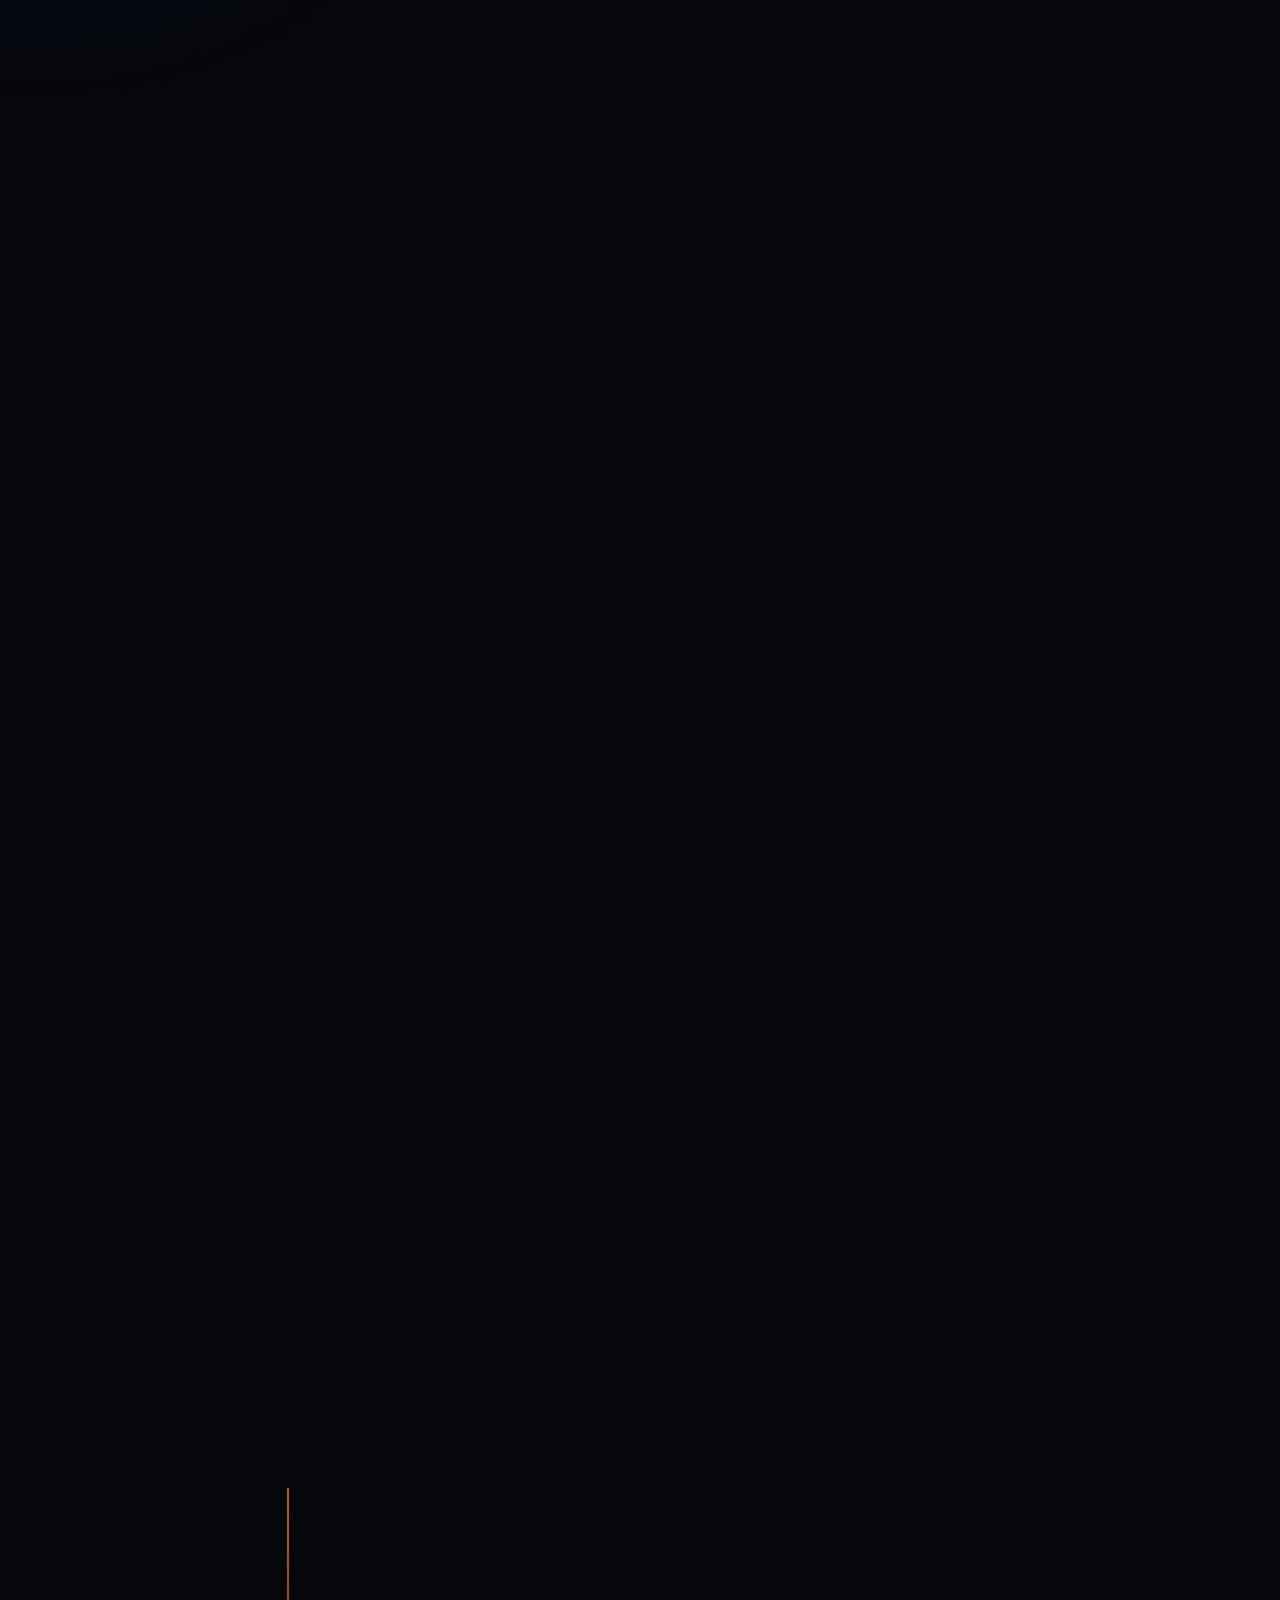
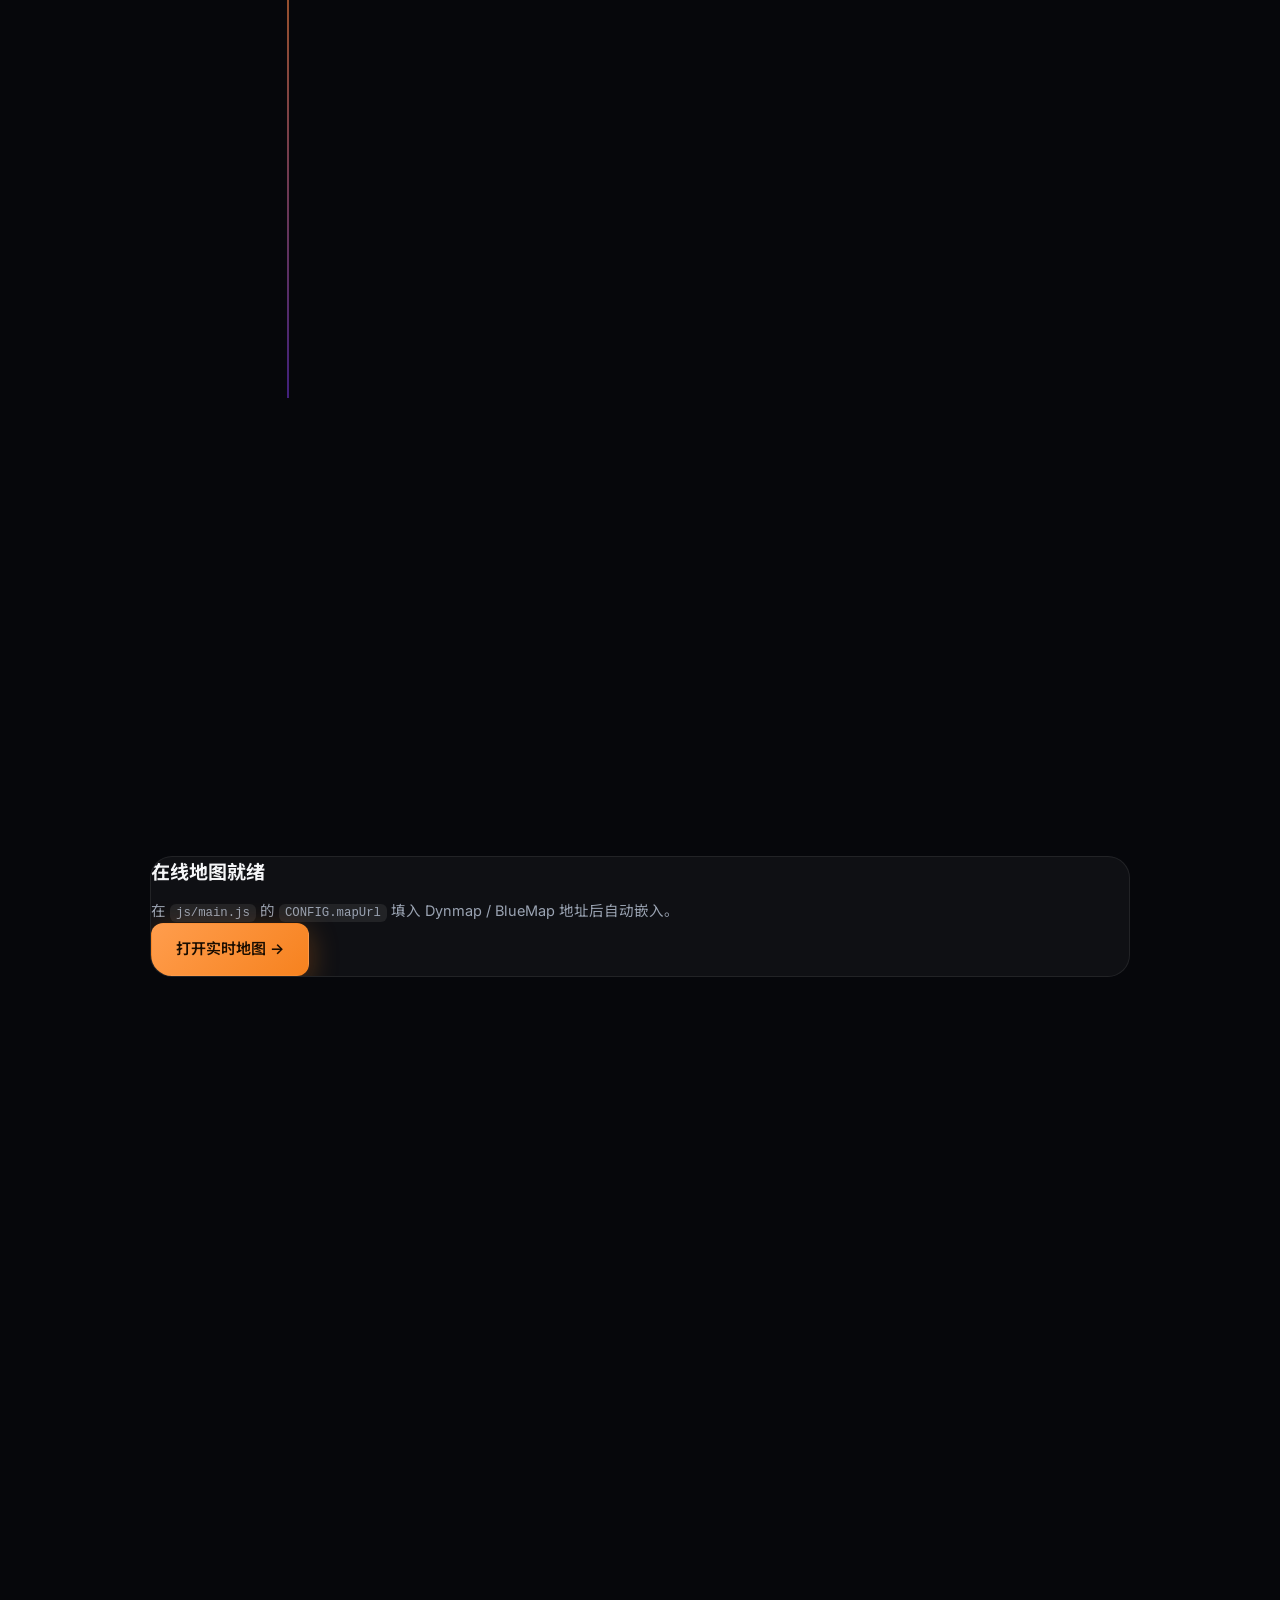
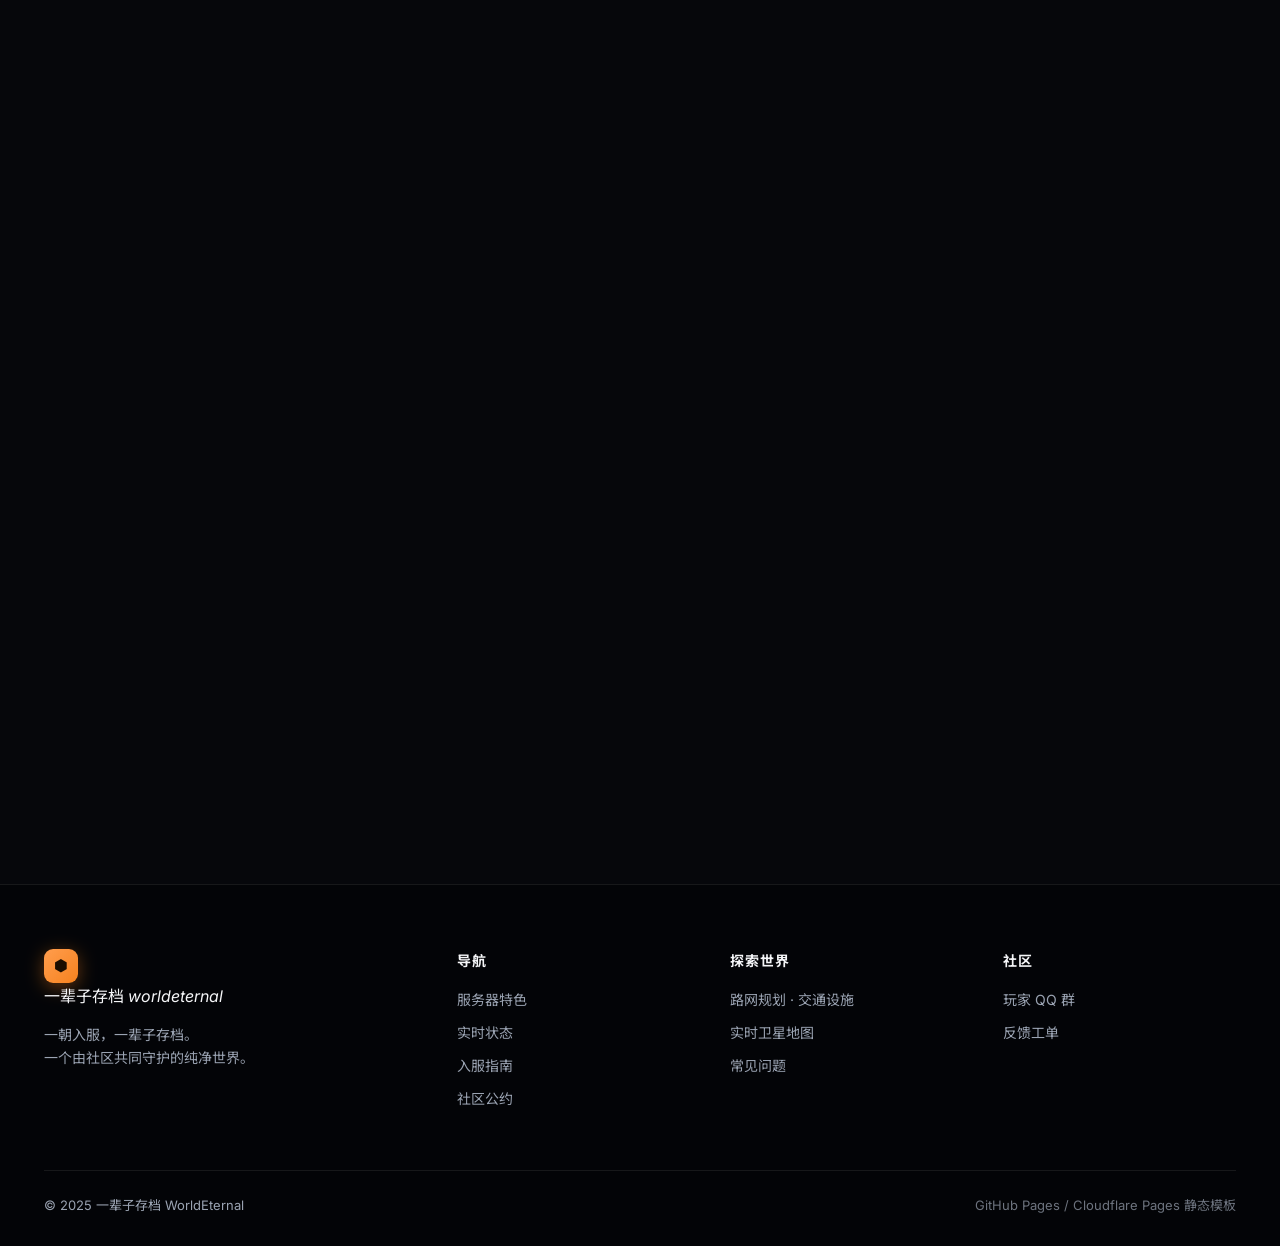
==== commit ee4556b1: "Add files via upload" ====
--- a/index.html
+++ b/index.html
@@ -18,60 +18,73 @@
   <div class="glow glow-2"></div>
   <div class="glow glow-3"></div>
 
-  <!-- ===== 导航栏 ===== -->
-  <header class="navbar" id="navbar">
-    <a class="brand" href="#hero">
-      <span class="brand-mark">⬢</span>
-      <span class="brand-name">一辈子存档 <em>worldeternal</em></span>
-    </a>
-    <nav class="nav-links" id="navLinks">
-      <a href="#hero">首页</a>
-      <a href="#features">特色</a>
-      <a href="#status">状态</a>
-      <a href="#guide">入服指南</a>
-      <a href="facilities.html">交通设施</a>
-      <a href="#livemap">实时卫星地图</a>
-      <a href="#rules">规则</a>
+  <!-- 菜单按钮 -->
+  <button class="menu-btn" id="menuBtn" aria-label="打开导航菜单">
+    <span></span><span></span><span></span>
+  </button>
+
+  <!-- ===== 侧边抽屉导航 ===== -->
+  <div class="sidebar-backdrop" id="sidebarBackdrop"></div>
+  <aside class="sidebar" id="sidebar">
+    <div class="sidebar-head">
+      <a class="brand" href="index.html">
+        <span class="brand-mark">⬢</span>
+        <span class="brand-text">一辈子存档<span class="brand-sub">worldeternal</span></span>
+      </a>
+      <button class="sidebar-close" id="sidebarClose" aria-label="关闭导航">✕</button>
+    </div>
+
+    <!-- 普通页面导航 -->
+    <nav class="sidebar-nav">
+      <span class="nav-section-label">页面导航</span>
+      <a href="#hero" data-scroll>首页</a>
+      <a href="#features" data-scroll>服务器特色</a>
+      <a href="#status" data-scroll>实时状态</a>
+      <a href="#guide" data-scroll>入服指南</a>
+      <a href="#livemap" data-scroll>实时卫星地图</a>
+      <a href="#rules" data-scroll>社区公约</a>
+      <a href="#faq" data-scroll>常见问题</a>
     </nav>
-    <div class="nav-actions">
-      <a href="#guide" class="btn btn-primary nav-cta">立即加入</a>
-      <button class="hamburger" id="hamburger" aria-label="打开菜单">
-        <span></span><span></span><span></span>
-      </button>
-    </div>
-  </header>
-
-  <!-- 移动端菜单 -->
-  <div class="mobile-menu" id="mobileMenu">
-    <nav>
-      <a href="#hero">首页</a>
-      <a href="#features">特色</a>
-      <a href="#status">服务器状态</a>
-      <a href="#guide">入服指南</a>
-      <a href="facilities.html">交通设施</a>
-      <a href="#livemap">实时卫星地图</a>
-      <a href="#rules">规则</a>
-    </nav>
-    <a href="#guide" class="btn btn-primary mobile-cta">立即加入</a>
-  </div>
+
+    <!-- 分隔线：路网规划独立分区 -->
+    <div class="sidebar-separator" aria-hidden="true"></div>
+
+    <!-- 路网规划：反色主题卡片 -->
+    <div class="sidebar-special">
+      <span class="nav-section-label special-label">世界探索</span>
+      <a class="route-card" href="facilities.html">
+        <span class="route-icon">🗺️</span>
+        <span class="route-info">
+          <strong>路网规划</strong>
+          <small>交通网络 · 公共设施 · 地标</small>
+        </span>
+        <span class="route-arrow">→</span>
+      </a>
+    </div>
+
+    <div class="sidebar-foot">
+      <a href="#guide" class="btn btn-primary" data-scroll>立即加入</a>
+      <button class="btn btn-ghost btn-sm" id="sidebarCopyIp">📋 worldeternal.xyz</button>
+    </div>
+  </aside>
 
   <!-- ===== Hero ===== -->
   <section class="hero" id="hero">
     <div class="hero-aurora"></div>
-    <div class="block block-grass b1"></div>
-    <div class="block block-diamond b2"></div>
-    <div class="block block-stone b3"></div>
-    <div class="block block-tnt b4"></div>
+    <div class="float-block fb-grass" style="left:12%;top:30%;animation-delay:.4s"></div>
+    <div class="float-block fb-diamond" style="right:14%;top:26%;animation-delay:1.2s"></div>
+    <div class="float-block fb-stone" style="right:24%;top:58%;animation-delay:2s"></div>
+    <div class="float-block fb-tnt" style="left:20%;top:60%;animation-delay:2.6s"></div>
 
     <div class="hero-inner">
       <span class="hero-badge reveal">公益 · 纯净生存 · 无圈地 · 建筑生电友好</span>
       <h1 class="reveal">一朝入服，<span class="gradient-text">一辈子存档</span></h1>
       <p class="hero-sub reveal">
-        一辈子存档 · WorldEternal 是一个以纯净生存为核心的公益 Minecraft 服务器。<br class="pc-only">
-        Java / 基岩互通、离线可进，回归最纯粹的方块乐趣。
+        一辈子存档 · WorldEternal 是一个以纯净生存为核心的公益 Minecraft 服务器。
+        <br class="pc-only">Java / 基岩互通、离线可进，回归最纯粹的方块乐趣。
       </p>
       <div class="hero-actions reveal">
-        <a href="#guide" class="btn btn-primary">🎮 加入服务器</a>
+        <a href="#guide" class="btn btn-primary" data-scroll>🎮 加入服务器</a>
         <button class="btn btn-ghost" id="heroCopyIp">📋 复制地址</button>
       </div>
       <div class="hero-live reveal" id="heroLive">
@@ -85,8 +98,8 @@
     </div>
   </section>
 
-  <!-- ===== 关键词跑马灯 ===== -->
-  <div class="marquee" aria-hidden="true">
+  <!-- ===== 跑马灯 ===== -->
+  <div class="marquee">
     <div class="marquee-track">
       <span>公益</span><i>✦</i><span>纯净生存</span><i>✦</i><span>无圈地</span><i>✦</i>
       <span>建筑生电友好</span><i>✦</i><span>Java / 基岩互通</span><i>✦</i><span>离线可进</span><i>✦</i>
@@ -103,7 +116,7 @@
     <div class="stat reveal"><div class="stat-num" data-count="19">0</div><div class="stat-label">注册玩家</div></div>
   </section>
 
-  <!-- ===== 服务器特色 ===== -->
+  <!-- ===== 特色 ===== -->
   <section class="section" id="features">
     <div class="section-head reveal">
       <span class="eyebrow">WHY WORLDETERNAL</span>
@@ -111,36 +124,12 @@
       <p>没有花哨的氪金系统，只有原汁原味的方块世界。</p>
     </div>
     <div class="cards-grid">
-      <div class="card tilt reveal">
-        <div class="card-icon">🌲</div>
-        <h3>纯净生存</h3>
-        <p>无 RNG、无氪金、无强制任务。原版机制，难度适中，回归最初的生存体验。</p>
-      </div>
-      <div class="card tilt reveal">
-        <div class="card-icon">🏗️</div>
-        <h3>无圈地</h3>
-        <p>全图自由建造，杜绝占坑摆烂。文明建造、互相尊重，让世界真正属于每个人。</p>
-      </div>
-      <div class="card tilt reveal">
-        <div class="card-icon">⚙️</div>
-        <h3>建筑 · 生电友好</h3>
-        <p>高频红石、刷怪塔、TNT 复制全面开放（合规申报），建筑党与生电党都能放手施展。</p>
-      </div>
-      <div class="card tilt reveal">
-        <div class="card-icon">🔗</div>
-        <h3>Java / 基岩互通</h3>
-        <p>通过 Geyser 桥接双端同服。手机、电脑、主机玩家在同一片大陆共同冒险。</p>
-      </div>
-      <div class="card tilt reveal">
-        <div class="card-icon">🛡️</div>
-        <h3>离线可进</h3>
-        <p>无需正版即可畅玩，同时提供账号安全保护，防止盗号与被冒名。</p>
-      </div>
-      <div class="card tilt reveal">
-        <div class="card-icon">💬</div>
-        <h3>一对一玩家交流</h3>
-        <p>服主与管理员一对一沟通：新手答疑、存档求助、建筑申报、问题反馈，都能直接找到人。</p>
-      </div>
+      <div class="card tilt reveal"><div class="card-icon">🌲</div><h3>纯净生存</h3><p>无 RNG、无氪金、无强制任务。原版机制，回归最纯粹的生存体验。</p></div>
+      <div class="card tilt reveal"><div class="card-icon">🏗️</div><h3>无圈地</h3><p>全图自由建造，杜绝占坑摆烂。文明建造、互相尊重。</p></div>
+      <div class="card tilt reveal"><div class="card-icon">⚙️</div><h3>建筑 · 生电友好</h3><p>高频红石、刷怪塔、TNT 复制全面开放（合规申报）。</p></div>
+      <div class="card tilt reveal"><div class="card-icon">🔗</div><h3>Java / 基岩互通</h3><p>Geyser 桥接双端同服，手机、电脑、主机同游。</p></div>
+      <div class="card tilt reveal"><div class="card-icon">🛡️</div><h3>离线可进</h3><p>无需正版即可畅玩，同时提供账号安全保护。</p></div>
+      <div class="card tilt reveal"><div class="card-icon">💬</div><h3>一对一玩家交流</h3><p>服主与管理员一对一沟通，新手答疑、问题反馈都能直接找到人。</p></div>
     </div>
   </section>
 
@@ -149,64 +138,49 @@
     <div class="section-head reveal">
       <span class="eyebrow">SERVER STATUS</span>
       <h2>实时<span class="gradient-text">状态</span></h2>
-      <p>在线状态、在线延迟、玩家人数与 TPS 实时同步更新。</p>
+      <p>在线延迟、玩家人数与 TPS 实时同步更新。</p>
     </div>
     <div class="status-solo card reveal">
       <div class="status-head">
         <span class="dot dot-green pulse" id="statusDot"></span>
         <span class="status-label" id="statusText">在线</span>
-        <span class="status-live-tag">LIVE · 每 10 秒自动刷新</span>
+        <span class="status-live-badge">LIVE · 10s</span>
       </div>
       <div class="metric-row">
-        <div class="metric">
-          <span class="metric-key">在线延迟</span>
-          <span class="metric-val" id="statusPing">--</span>
-          <span class="metric-unit">ms</span>
-        </div>
-        <div class="metric">
-          <span class="metric-key">在线玩家</span>
-          <span class="metric-val" id="statusPlayers">--</span>
-          <span class="metric-unit">人</span>
-        </div>
-        <div class="metric">
-          <span class="metric-key">TPS</span>
-          <span class="metric-val" id="statusTps">--</span>
-          <span class="metric-unit">/ 20</span>
-        </div>
-      </div>
-      <p class="status-note">服务器地址：<code>worldeternal.xyz</code>　数据由 ServerTap 插件 + mcstatus.io 实时提供</p>
-    </div>
-  </section>
-
-  <!-- ===== 入服指南（时间线） ===== -->
+        <div class="metric"><span class="metric-label">在线延迟</span><span class="metric-val" id="statusPing">--</span><span class="metric-unit">ms</span></div>
+        <div class="metric"><span class="metric-label">在线玩家</span><span class="metric-val" id="statusPlayers">--</span><span class="metric-unit">人</span></div>
+        <div class="metric"><span class="metric-label">TPS</span><span class="metric-val" id="statusTps">--</span><span class="metric-unit">/ 20</span></div>
+      </div>
+      <p class="status-note">地址：<code>worldeternal.xyz</code> · 数据来自 ServerTap + mcstatus.io</p>
+    </div>
+  </section>
+
+  <!-- ===== 入服指南 ===== -->
   <section class="section" id="guide">
     <div class="section-head reveal">
       <span class="eyebrow">GETTING STARTED</span>
-      <h2>三步启程，<span class="gradient-text">开启一辈子的存档</span></h2>
+      <h2>三步启程，<span class="gradient-text">一辈子存档</span></h2>
       <p>从入群到进服，全程轻松愉快。</p>
     </div>
     <div class="timeline">
       <div class="timeline-item reveal">
         <div class="timeline-num">01</div>
         <div class="timeline-body">
-          <h3>加入玩家社区</h3>
-          <p>加入对应的玩家 QQ 群，与全体玩家同游，第一时间获取公告与活动信息。</p>
+          <h3>加入玩家社区</h3><p>加入对应 QQ 群，与全体玩家同游，第一时间获取公告与活动。</p>
           <a class="timeline-link" href="#" data-href="qq">加入玩家 QQ 群 →</a>
         </div>
       </div>
       <div class="timeline-item reveal">
         <div class="timeline-num">02</div>
         <div class="timeline-body">
-          <h3>白名单考核</h3>
-          <p>由服主亲自检验，确认你适合这个社区后，即可获得入服资格。</p>
+          <h3>白名单考核</h3><p>由服主亲自检验，审核通过后即可获得入服资格。</p>
           <span class="timeline-tag">服主亲自检验</span>
         </div>
       </div>
       <div class="timeline-item reveal">
         <div class="timeline-num">03</div>
         <div class="timeline-body">
-          <h3>加入服务器</h3>
-          <p>加入服务器，尽情享受属于你的方块世界，开启这一辈子的存档。</p>
+          <h3>加入服务器</h3><p>尽情享受属于你的方块世界，开启这一辈子的存档。</p>
           <button class="btn btn-primary btn-sm" id="guideCopyIp">📋 worldeternal.xyz</button>
         </div>
       </div>
@@ -220,28 +194,27 @@
       <h2>实时卫星地图</h2>
       <p>上帝视角，实时俯瞰广袤的世界地貌与玩家足迹。</p>
     </div>
-    <div class="card map-frame reveal" id="mapFrame">
-      <div class="map-frame-placeholder" id="mapPlaceholder">
-        <div class="radar"></div>
-        <h3>在线地图已就绪</h3>
-        <p>请在 <code>js/main.js</code> 的 <code>CONFIG.mapUrl</code> 填入 Dynmap / BlueMap 地址后自动嵌入。</p>
-        <a class="btn btn-primary" href="#" data-href="map" id="openMapBtn">打开实时地图 →</a>
-      </div>
-    </div>
-  </section>
-
-  <!-- ===== 服务器规则 ===== -->
+    <div class="card map-card" id="mapFrame">
+      <div class="map-card-placeholder" id="mapPlaceholder">
+        <div class="radar-spin"></div>
+        <h3>在线地图就绪</h3>
+        <p>在 <code>js/main.js</code> 的 <code>CONFIG.mapUrl</code> 填入 Dynmap / BlueMap 地址后自动嵌入。</p>
+        <a class="btn btn-primary" href="#" data-href="map">打开实时地图 →</a>
+      </div>
+    </div>
+  </section>
+
+  <!-- ===== 规则 ===== -->
   <section class="section" id="rules">
     <div class="section-head reveal">
       <span class="eyebrow">COMMUNITY RULES</span>
       <h2>简明 <span class="gradient-text">社区公约</span></h2>
-      <p>自由之上，是相互尊重。寥寥数条，人人遵守。</p>
     </div>
     <div class="rules-grid">
       <div class="rule-card reveal"><span class="rule-num">01</span><p>尊重他人，禁止恶意破坏、偷窃与欺骗。</p></div>
       <div class="rule-card reveal"><span class="rule-num">02</span><p>禁止使用外挂与恶意作弊，共同守护公平环境。</p></div>
-      <div class="rule-card reveal"><span class="rule-num">03</span><p>无圈地制下请文明建造，请勿长期占用大面积空地。</p></div>
-      <div class="rule-card reveal"><span class="rule-num">04</span><p>高频红石与 TNT 复制请先申报，做好防卡顿设计。</p></div>
+      <div class="rule-card reveal"><span class="rule-num">03</span><p>无圈地制下请文明建造，勿长期占用大面积空地。</p></div>
+      <div class="rule-card reveal"><span class="rule-num">04</span><p>高频红石与 TNT 复制需先申报，做好防卡顿设计。</p></div>
       <div class="rule-card reveal"><span class="rule-num">05</span><p>公共频道禁止刷屏、引战与人身攻击。</p></div>
       <div class="rule-card reveal"><span class="rule-num">06</span><p>服从管理协调，纠纷可通过一对一沟通申诉复核。</p></div>
     </div>
@@ -251,33 +224,15 @@
   <section class="section section-narrow" id="faq">
     <div class="section-head reveal">
       <span class="eyebrow">FAQ</span>
-      <h2>常见 <span class="gradient-text">问题</span></h2>
-    </div>
-    <div class="accordion" id="faqList">
-      <div class="acc-item reveal">
-        <button class="acc-head">服务器是免费的吗？<span class="acc-arrow">+</span></button>
-        <div class="acc-body"><div class="acc-body-inner">是的，一辈子存档完全公益运营，服务器由社区共同维护，不设任何付费门槛。</div></div>
-      </div>
-      <div class="acc-item reveal">
-        <button class="acc-head">需要正版 Minecraft 吗？<span class="acc-arrow">+</span></button>
-        <div class="acc-body"><div class="acc-body-inner">不需要。服务器开启离线模式，正版、离线、基岩版玩家均可进入。</div></div>
-      </div>
-      <div class="acc-item reveal">
-        <button class="acc-head">怎么加入玩家 QQ 群？<span class="acc-arrow">+</span></button>
-        <div class="acc-body"><div class="acc-body-inner">点击入服指南第一步的「加入玩家 QQ 群」链接，或页脚「社区」中的入口即可。</div></div>
-      </div>
-      <div class="acc-item reveal">
-        <button class="acc-head">怎么获得白名单？<span class="acc-arrow">+</span></button>
-        <div class="acc-body"><div class="acc-body-inner">按入服指南三步完成即可：① 加入玩家 QQ 群 → ② 由服主亲自检验 → ③ 加入服务器尽情享受。</div></div>
-      </div>
-      <div class="acc-item reveal">
-        <button class="acc-head">服务器会删档吗？<span class="acc-arrow">+</span></button>
-        <div class="acc-body"><div class="acc-body-inner">不会。正如服务器名所言，这是「一辈子存档」，主世界永久保留、不删档，任何版本更新都会提前在群内公告并做好备份迁移。</div></div>
-      </div>
-      <div class="acc-item reveal">
-        <button class="acc-head">怎么查看交通路网？<span class="acc-arrow">+</span></button>
-        <div class="acc-body"><div class="acc-body-inner">进入顶部导航「交通设施」页面，可查看全景交互式路网与各站点设施详情，支持搜索、筛选、导入与添加路径点。</div></div>
-      </div>
+      <h2>常见<span class="gradient-text">问题</span></h2>
+    </div>
+    <div class="accordion">
+      <div class="acc-item reveal"><button class="acc-head">服务器是免费的吗？<span class="acc-arrow">+</span></button><div class="acc-body"><div class="acc-inner">是的，一辈子存档完全公益运营，不设任何付费门槛。</div></div></div>
+      <div class="acc-item reveal"><button class="acc-head">需要正版 Minecraft 吗？<span class="acc-arrow">+</span></button><div class="acc-body"><div class="acc-inner">不需要。离线模式开启，正版、离线、基岩版均可。</div></div></div>
+      <div class="acc-item reveal"><button class="acc-head">怎么加入玩家 QQ 群？<span class="acc-arrow">+</span></button><div class="acc-body"><div class="acc-inner">入服指南第一步的链接、侧边导航底部、页脚社区入口均可直达。</div></div></div>
+      <div class="acc-item reveal"><button class="acc-head">怎么获得白名单？<span class="acc-arrow">+</span></button><div class="acc-body"><div class="acc-inner">① 加入玩家 QQ 群 → ② 由服主亲自检验 → ③ 加入服务器尽情享受。</div></div></div>
+      <div class="acc-item reveal"><button class="acc-head">服务器会删档吗？<span class="acc-arrow">+</span></button><div class="acc-body"><div class="acc-inner">不会。主世界永久保留不删档，版本更新提前群内公告并备份迁移。</div></div></div>
+      <div class="acc-item reveal"><button class="acc-head">怎么查看交通设施？<span class="acc-arrow">+</span></button><div class="acc-body"><div class="acc-inner">打开侧边导航，点击反色高亮的「路网规划」卡片即可进入全景交互式路网页面。</div></div></div>
     </div>
   </section>
 
@@ -285,19 +240,17 @@
   <footer class="footer">
     <div class="footer-main">
       <div class="footer-brand">
-        <a class="brand" href="#hero"><span class="brand-mark">⬢</span> 一辈子存档 <em>worldeternal</em></a>
+        <a class="footer-logo" href="#hero"><span class="brand-mark">⬢</span> 一辈子存档 <em>worldeternal</em></a>
         <p>一朝入服，一辈子存档。<br>一个由社区共同守护的纯净世界。</p>
       </div>
       <div class="footer-col">
         <h4>导航</h4>
-        <a href="#features">服务器特色</a>
-        <a href="#status">实时状态</a>
-        <a href="#guide">入服指南</a>
-        <a href="#rules">社区公约</a>
+        <a href="#features">服务器特色</a><a href="#status">实时状态</a>
+        <a href="#guide">入服指南</a><a href="#rules">社区公约</a>
       </div>
       <div class="footer-col">
         <h4>探索世界</h4>
-        <a href="facilities.html">交通设施 · 路网</a>
+        <a href="facilities.html">路网规划 · 交通设施</a>
         <a href="#livemap">实时卫星地图</a>
         <a href="#faq">常见问题</a>
       </div>
@@ -308,12 +261,12 @@
       </div>
     </div>
     <div class="footer-bottom">
-      <span>© <span id="year">2025</span> 一辈子存档 WorldEternal · 保留所有权利</span>
-      <span class="footer-note">本站为 GitHub Pages / Cloudflare Pages 静态模板</span>
+      <span>© <span id="year">2025</span> 一辈子存档 WorldEternal</span>
+      <span class="footer-note">GitHub Pages / Cloudflare Pages 静态模板</span>
     </div>
   </footer>
 
-  <div class="toast" id="toast">✅ 已复制服务器地址</div>
+  <div class="toast" id="toast"></div>
 
   <script src="js/main.js"></script>
 </body>
--- a/css/style.css
+++ b/css/style.css
@@ -513,3 +513,317 @@
   .hero h1{font-size:38px}
   .stats{gap:34px}
 }
+/* =========================================================
+   facilities.html · 交通设施 / 路网页样式
+   ========================================================= */
+.facilities-hero{
+  position:relative;z-index:1;text-align:center;
+  padding:180px 40px 60px;overflow:hidden;
+}
+.toolbar{
+  position:relative;z-index:2;max-width:1200px;margin:0 auto;
+  padding:0 24px 20px;
+}
+.toolbar-inner{
+  display:flex;justify-content:space-between;align-items:center;gap:16px;flex-wrap:wrap;
+  background:rgba(255,255,255,.04);border:1px solid var(--border);border-radius:16px;
+  padding:16px 20px;
+}
+.toolbar-left{display:flex;align-items:center;gap:14px;flex-wrap:wrap;flex:1}
+.toolbar-right{display:flex;gap:10px;flex-wrap:wrap}
+.search-input{
+  min-width:240px;flex:1;max-width:360px;
+  background:rgba(255,255,255,.05);border:1px solid var(--border);border-radius:10px;
+  color:var(--text);padding:10px 16px;font-size:14px;font-family:inherit;
+  outline:none;transition:border-color .2s;
+}
+.search-input:focus{border-color:var(--accent)}
+.search-input::placeholder{color:var(--text-dim)}
+
+.facilities-main{
+  position:relative;z-index:1;max-width:1200px;margin:0 auto;
+  padding:10px 24px 90px;
+  display:grid;grid-template-columns:1fr;gap:26px;
+}
+.map-panel{padding:0}
+.map-panel .map-toolbar{
+  display:flex;justify-content:space-between;align-items:center;gap:12px;flex-wrap:wrap;
+  padding:16px 20px;border-bottom:1px solid var(--border);
+}
+.map-count{font-size:13px;color:var(--text-dim)}
+.map-label{fill:var(--text-dim);font-size:13px;font-weight:600;pointer-events:none}
+
+/* 设施卡片（云中城同构） */
+.facility-list{display:flex;flex-direction:column;gap:16px}
+.facility-card{cursor:pointer;padding:24px 26px}
+.facility-card.flash{
+  border-color:var(--accent);
+  box-shadow:0 0 0 2px rgba(246,130,31,.35), var(--shadow);
+}
+.facility-head{display:flex;justify-content:space-between;align-items:flex-start;gap:12px;flex-wrap:wrap;margin-bottom:12px}
+.facility-title{display:flex;align-items:center;gap:14px}
+.facility-icon{
+  width:46px;height:46px;border-radius:12px;display:grid;place-items:center;font-size:22px;flex-shrink:0;
+  background:linear-gradient(135deg,rgba(246,130,31,.16),rgba(14,165,233,.12));
+  border:1px solid var(--border-strong);
+}
+.facility-title h3{font-size:18px;font-weight:700;margin-bottom:2px}
+.facility-world{
+  font-size:12px;color:var(--accent-2);
+  background:rgba(246,130,31,.1);border:1px solid rgba(246,130,31,.3);
+  padding:2px 10px;border-radius:999px;
+}
+.facility-actions{display:flex;align-items:center;gap:8px}
+.owner-chip{
+  font-size:12.5px;color:var(--accent-2);
+  background:rgba(255,255,255,.05);border:1px solid var(--border);
+  padding:5px 12px;border-radius:999px;transition:.2s;
+}
+.owner-chip:hover{border-color:var(--accent);color:var(--text)}
+.icon-btn{
+  width:32px;height:32px;border-radius:8px;display:grid;place-items:center;
+  background:rgba(255,255,255,.05);border:1px solid var(--border);
+  font-size:14px;transition:.2s;opacity:.7;
+}
+.icon-btn:hover{opacity:1;border-color:#ef4444;background:rgba(239,68,68,.15)}
+.facility-desc{color:var(--text-dim);font-size:14.5px;margin-bottom:14px}
+.facility-meta{display:flex;gap:10px;flex-wrap:wrap;margin-bottom:12px}
+.meta-chip{
+  font-size:12.5px;color:var(--text-dim);
+  background:rgba(255,255,255,.04);border:1px solid var(--border);
+  padding:5px 12px;border-radius:8px;
+}
+.facility-transport{
+  font-size:13.5px;color:var(--text-dim);
+  background:rgba(14,165,233,.07);border-left:3px solid #0ea5e9;
+  padding:10px 14px;border-radius:0 8px 8px 0;
+}
+.list-empty{
+  position:relative;z-index:1;text-align:center;color:var(--text-dim);
+  padding:50px 0;font-size:15px;
+}
+
+/* ---------- 弹窗 ---------- */
+.modal-overlay{
+  position:fixed;inset:0;z-index:400;background:rgba(3,4,6,.78);
+  display:none;place-items:center;padding:20px;
+  -webkit-backdrop-filter:blur(8px);backdrop-filter:blur(8px);
+  animation:fadeIn .25s ease;
+}
+.modal-overlay.open{display:grid}
+.modal{
+  width:min(640px,100%);max-height:88vh;overflow-y:auto;
+  background:#11131b;border:1px solid var(--border-strong);border-radius:18px;
+  padding:28px 30px;box-shadow:var(--shadow);
+}
+.modal-head{
+  display:flex;justify-content:space-between;align-items:center;margin-bottom:22px;
+}
+.modal-head h3{font-size:20px;font-weight:800}
+.modal-close{
+  width:34px;height:34px;border-radius:9px;display:grid;place-items:center;
+  background:rgba(255,255,255,.06);border:1px solid var(--border);
+  font-size:15px;transition:.2s;
+}
+.modal-close:hover{background:rgba(239,68,68,.15);border-color:#ef4444}
+.modal-form{display:flex;flex-direction:column;gap:14px}
+.form-row{display:grid;grid-template-columns:1fr 1fr;gap:14px}
+.modal-form label{display:flex;flex-direction:column;gap:6px;font-size:13px;color:var(--text-dim)}
+.req{color:#ef4444}
+.modal-form input,.modal-form select,.modal-form textarea{
+  background:rgba(255,255,255,.05);border:1px solid var(--border);border-radius:9px;
+  color:var(--text);padding:9px 13px;font-size:14px;font-family:inherit;outline:none;
+  transition:border-color .2s;resize:vertical;
+}
+.modal-form input:focus,.modal-form select:focus,.modal-form textarea:focus{border-color:var(--accent)}
+.form-actions{display:flex;justify-content:flex-end;gap:12px;margin-top:8px}
+/* =========================================================
+   facilities.html · 与云中城设施页同构的样式
+   （信息架构同云中城，主题与动效保持本站 Cloudflare 风格）
+   ========================================================= */
+.facilities-hero{
+  position:relative;z-index:1;text-align:center;
+  padding:180px 40px 60px;overflow:hidden;
+}
+
+/* 操作工具条 */
+.toolbar{
+  position:relative;z-index:2;max-width:1200px;margin:0 auto;
+  padding:0 24px 20px;
+}
+.toolbar-inner{
+  display:flex;justify-content:space-between;align-items:center;gap:16px;flex-wrap:wrap;
+  background:rgba(255,255,255,.04);border:1px solid var(--border);border-radius:16px;
+  padding:16px 20px;
+}
+.toolbar-left{display:flex;align-items:center;gap:14px;flex-wrap:wrap;flex:1}
+.toolbar-right{display:flex;gap:10px;flex-wrap:wrap}
+.search-input{
+  min-width:240px;flex:1;max-width:360px;
+  background:rgba(255,255,255,.05);border:1px solid var(--border);border-radius:10px;
+  color:var(--text);padding:10px 16px;font-size:14px;font-family:inherit;
+  outline:none;transition:border-color .2s;
+}
+.search-input:focus{border-color:var(--accent)}
+.search-input::placeholder{color:var(--text-dim)}
+
+/* 主体 */
+.facilities-main{
+  position:relative;z-index:1;max-width:1200px;margin:0 auto;
+  padding:10px 24px 90px;display:grid;grid-template-columns:1fr;gap:40px;
+}
+
+/* 路网面板 */
+.map-panel{padding:0}
+.map-panel .map-toolbar{
+  display:flex;justify-content:space-between;align-items:flex-end;gap:12px;flex-wrap:wrap;
+  padding:22px 24px 16px;border-bottom:1px solid var(--border);
+}
+.map-title{font-size:22px;font-weight:800;margin-top:6px}
+.map-count{font-size:13px;color:var(--text-dim)}
+.map-tip{
+  padding:14px 24px;font-size:13px;color:var(--text-dim);
+  border-top:1px solid var(--border);
+}
+.map-label{fill:var(--text-dim);font-size:13px;font-weight:600;pointer-events:none}
+
+/* 列表标题 */
+.list-head{
+  display:flex;align-items:baseline;justify-content:space-between;gap:12px;
+  border-bottom:1px solid var(--border);padding-bottom:14px;
+}
+.list-head h2{font-size:22px;font-weight:800}
+.list-count{font-size:13px;color:var(--text-dim)}
+
+/* 设施卡片（云中城字段：名称/世界/分类/负责人/产出/提示/坐标/依赖/接驳） */
+.facility-list{display:flex;flex-direction:column;gap:16px}
+.facility-card{cursor:pointer;padding:24px 26px}
+.facility-card.flash{
+  border-color:var(--accent);
+  box-shadow:0 0 0 2px rgba(246,130,31,.35), var(--shadow);
+}
+.facility-head{
+  display:flex;justify-content:space-between;align-items:flex-start;
+  gap:12px;flex-wrap:wrap;margin-bottom:14px;
+}
+.facility-title{display:flex;align-items:center;gap:14px}
+.facility-icon{
+  width:46px;height:46px;border-radius:12px;display:grid;place-items:center;font-size:22px;flex-shrink:0;
+  background:linear-gradient(135deg,rgba(246,130,31,.16),rgba(14,165,233,.12));
+  border:1px solid var(--border-strong);
+}
+.facility-title h3{font-size:18px;font-weight:700;margin-bottom:6px}
+.owner-inline{font-size:13px;color:var(--text-dim);font-weight:500}
+.facility-tags{display:flex;gap:8px;flex-wrap:wrap}
+.facility-world{
+  font-size:12px;color:var(--accent-2);
+  background:rgba(246,130,31,.1);border:1px solid rgba(246,130,31,.3);
+  padding:2px 10px;border-radius:999px;
+}
+.facility-cat{
+  font-size:12px;color:#7dd3fc;
+  background:rgba(14,165,233,.1);border:1px solid rgba(14,165,233,.3);
+  padding:2px 10px;border-radius:999px;
+}
+.facility-actions{display:flex;align-items:center;gap:8px}
+.owner-chip{
+  font-size:12.5px;color:var(--accent-2);
+  background:rgba(255,255,255,.05);border:1px solid var(--border);
+  padding:5px 12px;border-radius:999px;transition:.2s;
+}
+.owner-chip:hover{border-color:var(--accent);color:var(--text)}
+.icon-btn{
+  width:32px;height:32px;border-radius:8px;display:grid;place-items:center;
+  background:rgba(255,255,255,.05);border:1px solid var(--border);
+  font-size:14px;transition:.2s;opacity:.7;
+}
+.icon-btn:hover{opacity:1;border-color:#ef4444;background:rgba(239,68,68,.15)}
+
+/* 产出行 */
+.facility-output{
+  display:flex;align-items:flex-start;gap:10px;
+  background:rgba(255,255,255,.03);border:1px solid var(--border);
+  border-radius:10px;padding:10px 14px;margin-bottom:12px;flex-wrap:wrap;
+}
+.field-key{
+  font-size:12px;font-weight:700;color:var(--text-dim);
+  flex-shrink:0;line-height:24px;min-width:2.5em;
+}
+.field-val{display:flex;flex-wrap:wrap;gap:6px}
+.out-chip{
+  font-size:12.5px;color:var(--text);
+  background:rgba(246,130,31,.12);border:1px solid rgba(246,130,31,.28);
+  padding:3px 11px;border-radius:999px;
+}
+
+/* 提示 */
+.facility-tips{
+  display:flex;gap:10px;margin-bottom:12px;
+  font-size:14px;color:var(--text-dim);
+}
+.facility-tips p{flex:1;line-height:1.6}
+
+/* 坐标 / 依赖 */
+.facility-meta{display:flex;gap:10px;flex-wrap:wrap;margin-bottom:12px}
+.meta-chip{
+  font-size:12.5px;color:var(--text-dim);
+  background:rgba(255,255,255,.04);border:1px solid var(--border);
+  padding:5px 12px;border-radius:8px;
+}
+
+/* 接驳 */
+.facility-transport{
+  display:flex;gap:10px;
+  font-size:13.5px;color:var(--text-dim);
+  background:rgba(14,165,233,.07);border-left:3px solid #0ea5e9;
+  padding:11px 14px;border-radius:0 8px 8px 0;
+}
+.facility-transport p{flex:1;line-height:1.6}
+
+/* 空状态 */
+.list-empty{
+  position:relative;z-index:1;text-align:center;color:var(--text-dim);
+  padding:50px 0;font-size:15px;
+}
+
+/* ---------- 弹窗（修复版：class 控制显示） ---------- */
+.modal-overlay{
+  position:fixed;inset:0;z-index:400;background:rgba(3,4,6,.78);
+  display:none;place-items:center;padding:20px;
+  -webkit-backdrop-filter:blur(8px);backdrop-filter:blur(8px);
+  animation:fadeIn .25s ease;
+}
+.modal-overlay.open{display:grid}
+.modal{
+  width:min(640px,100%);max-height:88vh;overflow-y:auto;
+  background:#11131b;border:1px solid var(--border-strong);border-radius:18px;
+  padding:28px 30px;box-shadow:var(--shadow);
+}
+.modal-head{
+  display:flex;justify-content:space-between;align-items:center;margin-bottom:22px;
+}
+.modal-head h3{font-size:20px;font-weight:800}
+.modal-close{
+  width:34px;height:34px;border-radius:9px;display:grid;place-items:center;
+  background:rgba(255,255,255,.06);border:1px solid var(--border);
+  font-size:15px;transition:.2s;
+}
+.modal-close:hover{background:rgba(239,68,68,.15);border-color:#ef4444}
+.modal-form{display:flex;flex-direction:column;gap:14px}
+.form-row{display:grid;grid-template-columns:1fr 1fr;gap:14px}
+.modal-form label{display:flex;flex-direction:column;gap:6px;font-size:13px;color:var(--text-dim)}
+.req{color:#ef4444}
+.modal-form input,.modal-form select,.modal-form textarea{
+  background:rgba(255,255,255,.05);border:1px solid var(--border);border-radius:9px;
+  color:var(--text);padding:9px 13px;font-size:14px;font-family:inherit;outline:none;
+  transition:border-color .2s;resize:vertical;
+}
+.modal-form input:focus,.modal-form select:focus,.modal-form textarea:focus{border-color:var(--accent)}
+.form-actions{display:flex;justify-content:flex-end;gap:12px;margin-top:8px}
+
+@media (max-width:640px){
+  .form-row{grid-template-columns:1fr}
+  .toolbar-inner{flex-direction:column;align-items:stretch}
+  .toolbar-left,.toolbar-right{width:100%}
+  .search-input{max-width:none}
+}
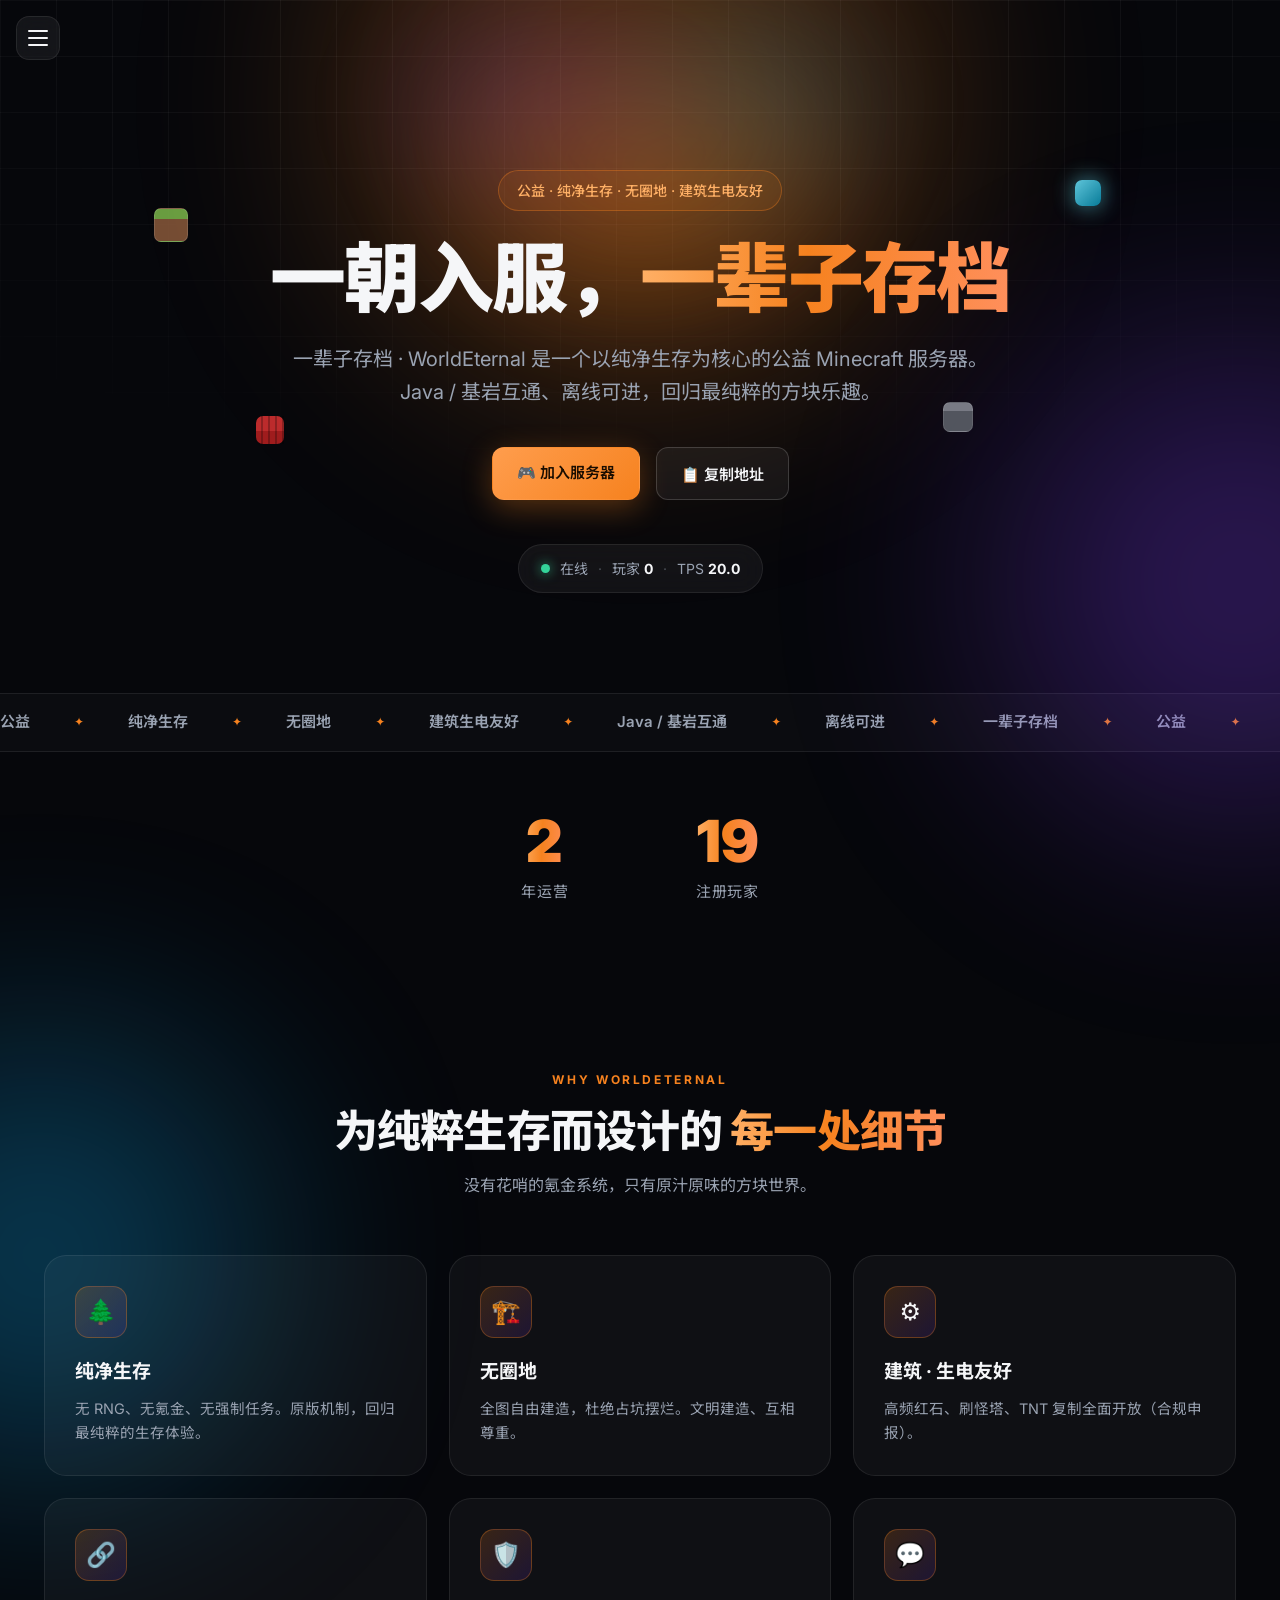
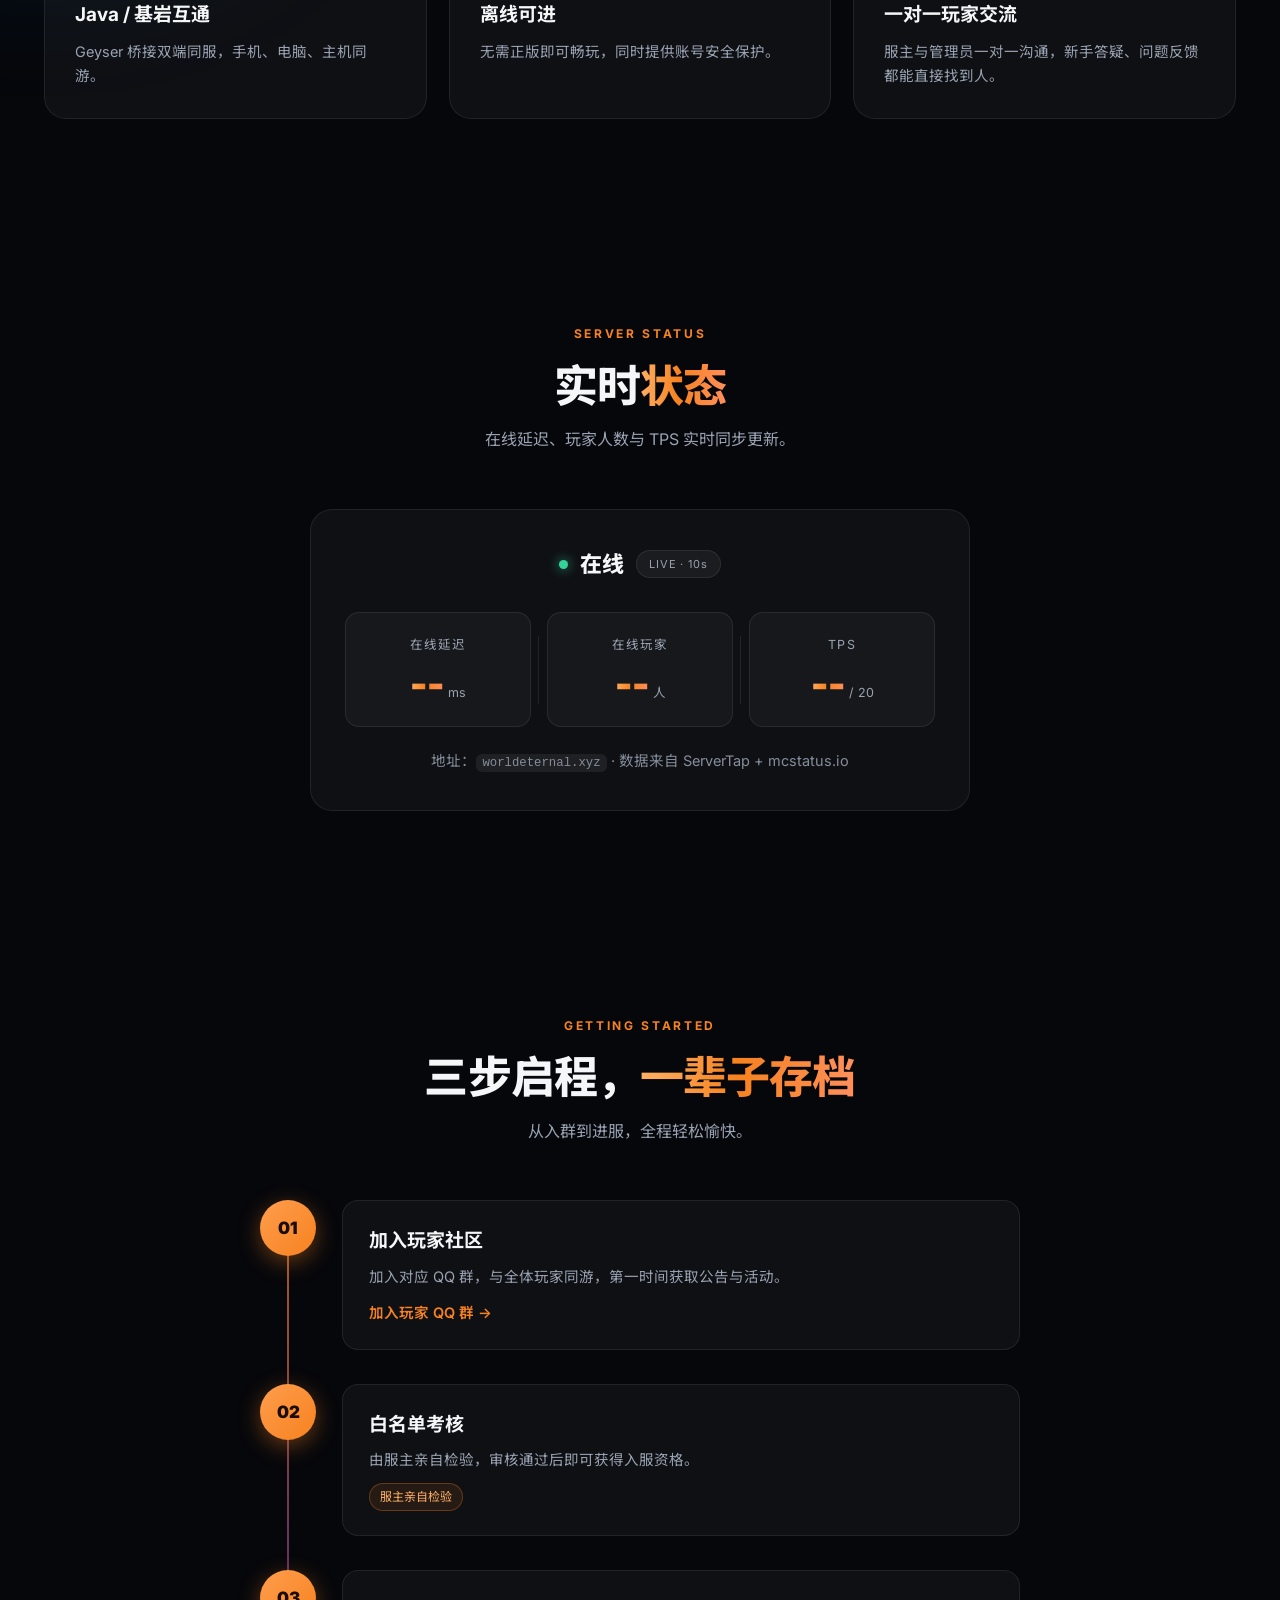
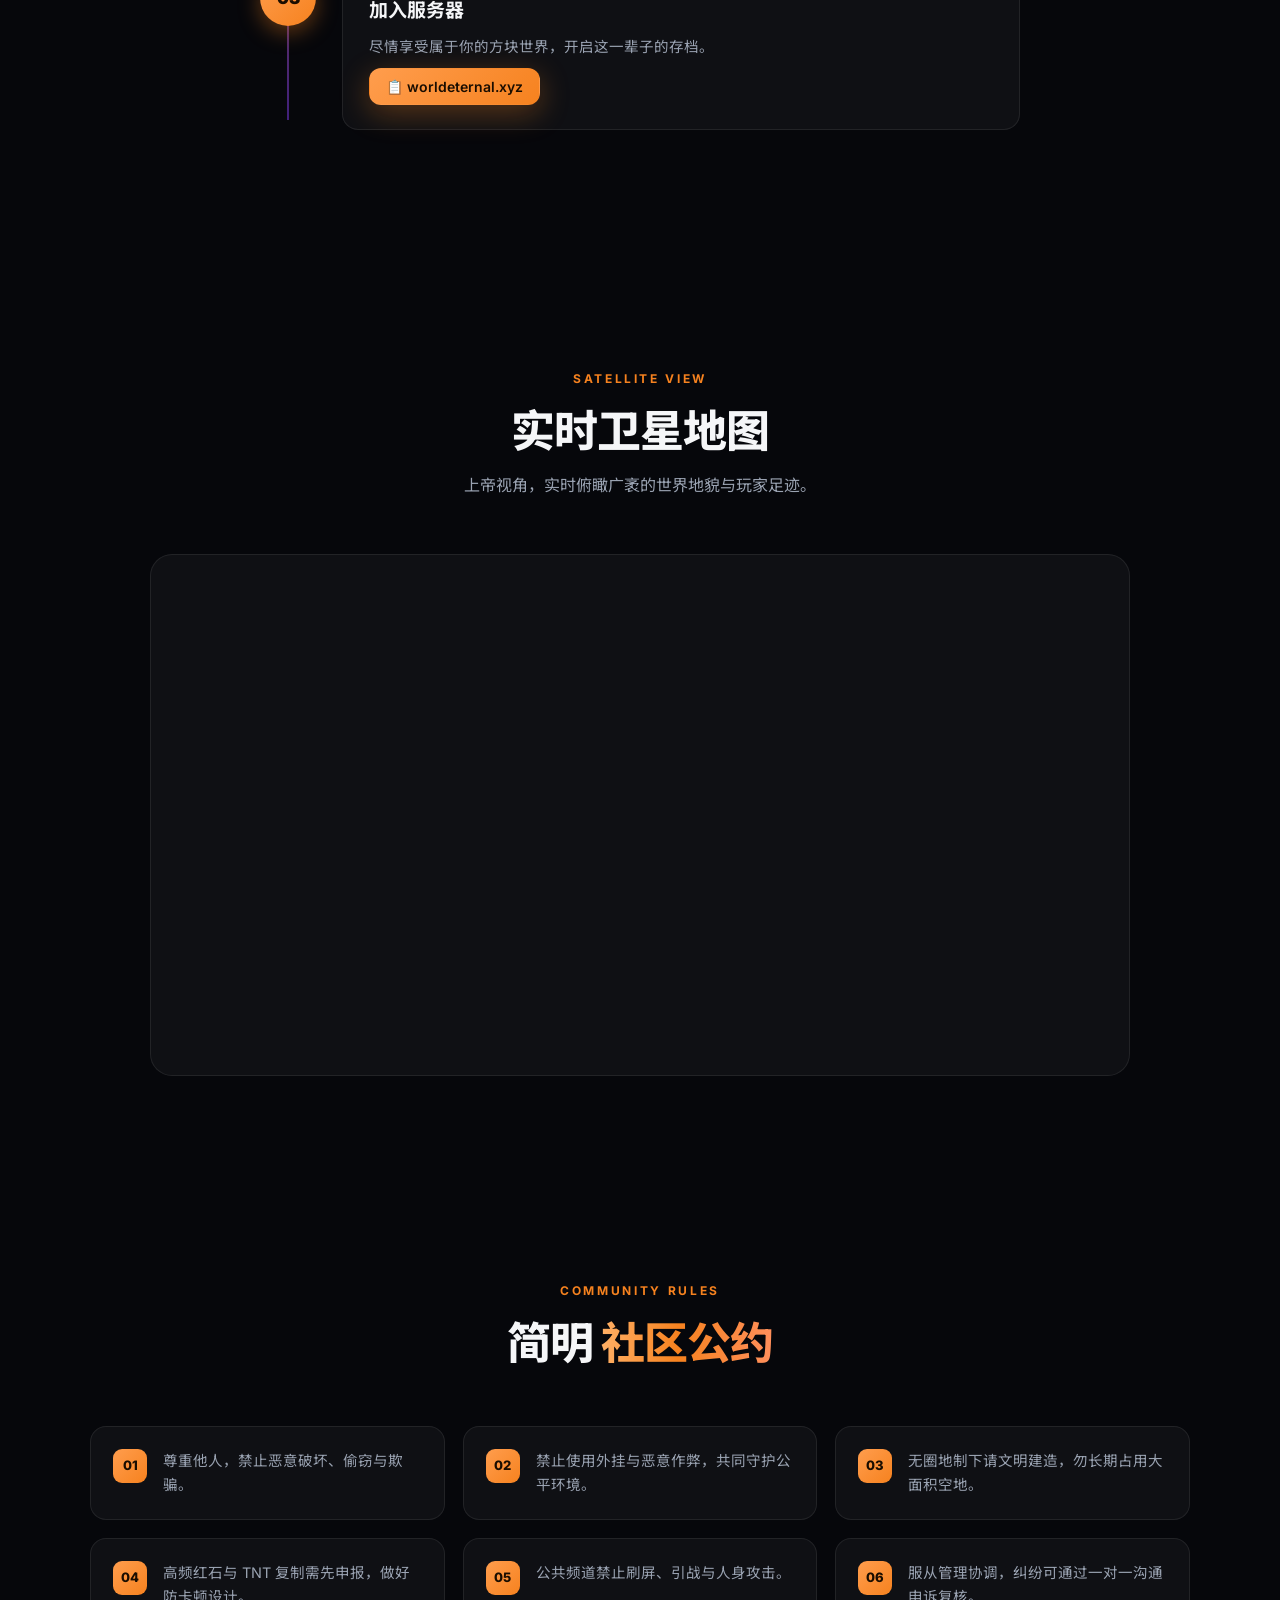
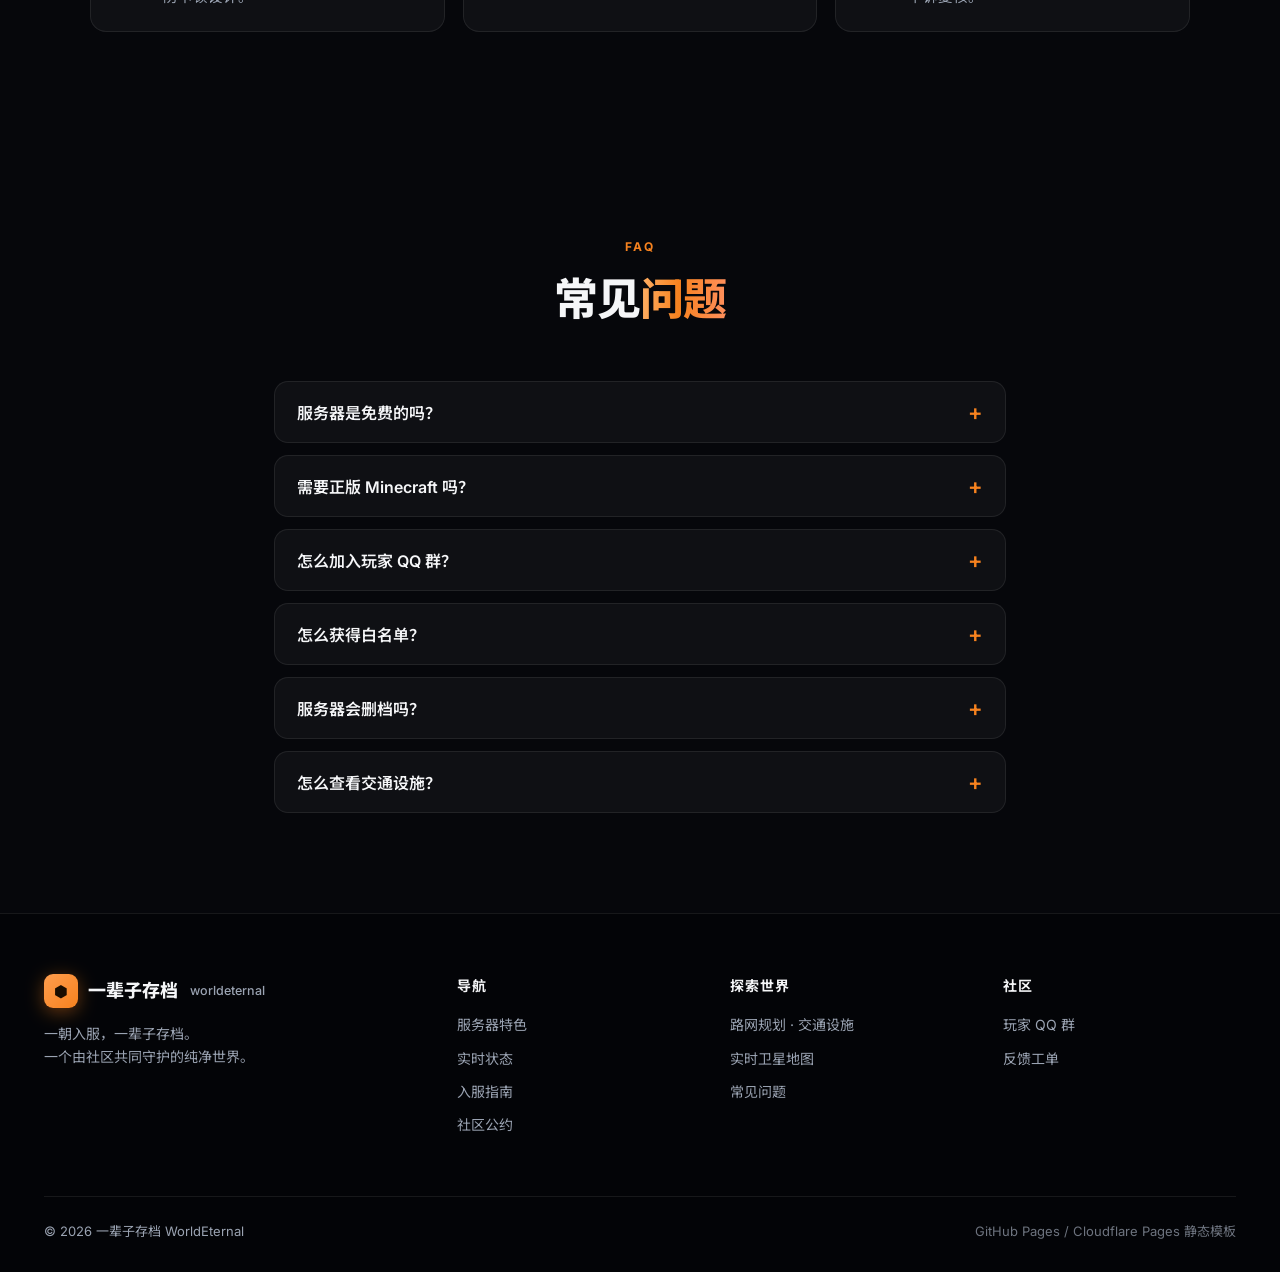
==== commit f91cc7f0: "Update index.html" ====
--- a/index.html
+++ b/index.html
@@ -268,6 +268,6 @@
 
   <div class="toast" id="toast"></div>
 
-  <script src="js/main.js"></script>
+  <script src="js/main.js?v=20260812"></script>
 </body>
 </html>
--- a/css/style.css
+++ b/css/style.css
@@ -1,11 +1,9 @@
 /* =========================================================
-   一辈子存档 WorldEternal · 参考 Cloudflare Connect 视觉风格
-   桌面端 + 移动端响应式
+   一辈子存档 WorldEternal · Cloudflare Connect 风格
+   侧边灵动抽屉 · 路网规划反色分区 · 响应式
    ========================================================= */
-
 :root{
   --bg:#06070b;
-  --bg-soft:#0b0d14;
   --card:rgba(255,255,255,.04);
   --card-hover:rgba(255,255,255,.07);
   --border:rgba(255,255,255,.08);
@@ -25,37 +23,24 @@
 *{margin:0;padding:0;box-sizing:border-box}
 html{scroll-behavior:smooth}
 body{
-  background:var(--bg);
-  color:var(--text);
-  font-family:var(--font);
-  line-height:1.65;
-  overflow-x:hidden;
-  -webkit-font-smoothing:antialiased;
+  background:var(--bg);color:var(--text);font-family:var(--font);
+  line-height:1.65;overflow-x:hidden;-webkit-font-smoothing:antialiased;
 }
 a{color:inherit;text-decoration:none}
 button{font-family:inherit;color:inherit;background:none;border:none;cursor:pointer}
-img{max-width:100%}
 code{font-family:ui-monospace,SFMono-Regular,Menlo,monospace;background:rgba(255,255,255,.08);padding:2px 6px;border-radius:6px;font-size:.85em}
 .pc-only{display:block}
 
-/* ---------- 全局背景装饰 ---------- */
-.scroll-progress{
-  position:fixed;top:0;left:0;height:3px;width:0;
-  background:var(--grad);z-index:300;
-}
+/* ---------- 背景装饰 ---------- */
+.scroll-progress{position:fixed;top:0;left:0;height:3px;width:0;background:var(--grad);z-index:300;will-change:width}
 .bg-grid{
   position:fixed;inset:0;z-index:0;pointer-events:none;
-  background-image:
-    linear-gradient(rgba(255,255,255,.045) 1px,transparent 1px),
-    linear-gradient(90deg,rgba(255,255,255,.045) 1px,transparent 1px);
+  background-image:linear-gradient(rgba(255,255,255,.045) 1px,transparent 1px),linear-gradient(90deg,rgba(255,255,255,.045) 1px,transparent 1px);
   background-size:56px 56px;
   -webkit-mask-image:radial-gradient(ellipse 90% 55% at 50% 0%,#000 40%,transparent 100%);
   mask-image:radial-gradient(ellipse 90% 55% at 50% 0%,#000 40%,transparent 100%);
 }
-.glow{
-  position:fixed;border-radius:50%;filter:blur(120px);
-  opacity:.32;pointer-events:none;z-index:0;
-}
+.glow{position:fixed;border-radius:50%;filter:blur(120px);opacity:.32;pointer-events:none;z-index:0}
 .glow-1{width:560px;height:560px;background:#f6821f;top:-180px;left:50%;transform:translateX(-50%)}
 .glow-2{width:480px;height:480px;background:#7c3aed;top:38%;right:-200px}
 .glow-3{width:440px;height:440px;background:#0ea5e9;top:115%;left:-180px}
@@ -64,19 +49,16 @@
 .btn{
   position:relative;overflow:hidden;display:inline-flex;align-items:center;justify-content:center;gap:8px;
   padding:13px 24px;border-radius:12px;font-weight:600;font-size:15px;
-  border:1px solid transparent;cursor:pointer;transition:transform .25s,box-shadow .25s,background .25s,border-color .25s,color .25s;
+  border:1px solid transparent;cursor:pointer;
+  transition:transform .25s,box-shadow .25s,background .25s,border-color .25s,color .25s;
   white-space:nowrap;
 }
-.btn-primary{
-  background:var(--grad);color:#1a0d00;
-  box-shadow:0 8px 30px rgba(246,130,31,.32);
-}
+.btn-primary{background:var(--grad);color:#1a0d00;box-shadow:0 8px 30px rgba(246,130,31,.32)}
 .btn-primary:hover{transform:translateY(-2px);box-shadow:0 14px 44px rgba(246,130,31,.48)}
-.btn-ghost{
-  background:rgba(255,255,255,.05);border-color:var(--border-strong);color:var(--text);
-}
+.btn-ghost{background:rgba(255,255,255,.05);border-color:var(--border-strong);color:var(--text)}
 .btn-ghost:hover{border-color:var(--accent);color:var(--accent-2);transform:translateY(-2px)}
 .btn-sm{padding:9px 16px;font-size:14px}
+.btn:disabled{opacity:.5;pointer-events:none}
 .ripple{
   position:absolute;border-radius:50%;background:rgba(255,255,255,.45);
   transform:scale(0);animation:ripple .6s ease-out;pointer-events:none;
@@ -84,104 +66,142 @@
 }
 @keyframes ripple{to{transform:scale(26);opacity:0}}
 
-/* ---------- 导航 ---------- */
-.navbar{
-  position:fixed;top:0;left:0;right:0;z-index:100;
+/* =========================================================
+   侧边灵动抽屉导航
+   ========================================================= */
+.menu-btn{
+  position:fixed;top:16px;left:16px;z-index:150;
+  width:44px;height:44px;border-radius:13px;
+  background:rgba(255,255,255,.06);border:1px solid var(--border);
+  -webkit-backdrop-filter:blur(10px);backdrop-filter:blur(10px);
+  display:flex;flex-direction:column;align-items:center;justify-content:center;gap:5px;
+  transition:transform .3s,background .25s,border-color .25s,opacity .3s;
+  will-change:transform;
+}
+.menu-btn:hover{border-color:var(--accent);transform:translateY(-2px)}
+.menu-btn.scrolled{opacity:.7}
+.menu-btn span{display:block;width:20px;height:2px;background:var(--text);border-radius:2px;transition:.3s}
+.menu-btn.open span:nth-child(1){transform:translateY(7px) rotate(45deg)}
+.menu-btn.open span:nth-child(2){opacity:0}
+.menu-btn.open span:nth-child(3){transform:translateY(-7px) rotate(-45deg)}
+
+.sidebar-backdrop{
+  position:fixed;inset:0;z-index:190;background:rgba(3,4,6,.65);
+  -webkit-backdrop-filter:blur(6px);backdrop-filter:blur(6px);
+  opacity:0;pointer-events:none;transition:opacity .35s;
+}
+.sidebar-backdrop.show{opacity:1;pointer-events:auto}
+
+.sidebar{
+  position:fixed;top:0;left:0;bottom:0;width:min(320px,88vw);z-index:200;
+  background:rgba(8,9,14,.98);
+  -webkit-backdrop-filter:blur(24px);backdrop-filter:blur(24px);
+  border-right:1px solid var(--border);
+  transform:translateX(-108%);
+  transition:transform .48s cubic-bezier(.19,1,.22,1);
+  display:flex;flex-direction:column;overflow-y:auto;
+  will-change:transform;
+}
+.sidebar.open{transform:translateX(0)}
+
+.sidebar-head{
   display:flex;align-items:center;justify-content:space-between;
-  padding:18px 44px;transition:padding .3s,background .3s,border-color .3s;
-  background:transparent;border-bottom:1px solid transparent;
-}
-.navbar.scrolled{
-  background:rgba(6,7,11,.72);
-  -webkit-backdrop-filter:blur(18px);backdrop-filter:blur(18px);
-  border-bottom-color:var(--border);
-  padding:11px 44px;
-}
-.brand{display:flex;align-items:center;gap:10px;font-weight:800;font-size:19px}
+  padding:22px 24px 16px;border-bottom:1px solid var(--border);
+}
+.brand{display:flex;align-items:center;gap:10px;font-weight:800;font-size:17px}
 .brand-mark{
   display:grid;place-items:center;width:34px;height:34px;border-radius:9px;
   background:var(--grad);color:#1a0d00;font-size:16px;
-  box-shadow:0 4px 18px rgba(246,130,31,.4);
-}
-.brand-name em{font-style:normal;font-size:13px;color:var(--text-dim);font-weight:500;margin-left:2px}
-.nav-links{display:flex;gap:30px}
-.nav-links a{font-size:15px;color:var(--text-dim);transition:color .2s;position:relative}
-.nav-links a::after{
-  content:"";position:absolute;left:0;bottom:-6px;height:2px;width:0;
-  background:var(--grad);border-radius:2px;transition:width .25s;
-}
-.nav-links a:hover,.nav-links a.active{color:var(--text)}
-.nav-links a:hover::after,.nav-links a.active::after{width:100%}
-.nav-actions{display:flex;align-items:center;gap:14px}
-.nav-cta{padding:10px 20px;font-size:14px}
-
-.hamburger{
-  display:none;flex-direction:column;gap:5px;padding:8px;border-radius:8px;
-  border:1px solid var(--border);background:rgba(255,255,255,.04);
-}
-.hamburger span{display:block;width:20px;height:2px;background:var(--text);border-radius:2px;transition:.3s}
-.hamburger.open span:nth-child(1){transform:translateY(7px) rotate(45deg)}
-.hamburger.open span:nth-child(2){opacity:0}
-.hamburger.open span:nth-child(3){transform:translateY(-7px) rotate(-45deg)}
-
-/* 移动端菜单 */
-.mobile-menu{
-  position:fixed;top:0;right:0;bottom:0;width:min(320px,82vw);z-index:99;
-  background:rgba(9,10,16,.96);-webkit-backdrop-filter:blur(20px);backdrop-filter:blur(20px);
-  border-left:1px solid var(--border);
-  padding:100px 34px 40px;display:flex;flex-direction:column;gap:6px;
-  transform:translateX(105%);transition:transform .35s cubic-bezier(.22,1,.36,1);
-}
-.mobile-menu.open{transform:translateX(0)}
-.mobile-menu nav{display:flex;flex-direction:column}
-.mobile-menu nav a{padding:14px 4px;font-size:17px;font-weight:600;color:var(--text-dim);border-bottom:1px solid var(--border);transition:.2s}
-.mobile-menu nav a:hover{color:var(--accent-2);padding-left:8px}
-.mobile-cta{margin-top:26px}
+  box-shadow:0 4px 18px rgba(246,130,31,.4);flex-shrink:0;
+}
+.brand-text{display:flex;flex-direction:column;line-height:1.15}
+.brand-sub{font-size:11px;color:var(--text-dim);font-weight:500;font-style:normal}
+.sidebar-close{
+  width:34px;height:34px;border-radius:9px;display:grid;place-items:center;
+  background:rgba(255,255,255,.06);border:1px solid var(--border);font-size:14px;transition:.2s;
+}
+.sidebar-close:hover{background:rgba(239,68,68,.15);border-color:#ef4444}
+
+/* 导航组 */
+.sidebar-nav{display:flex;flex-direction:column;gap:3px;padding:18px 20px 6px}
+.nav-section-label{
+  font-size:11px;font-weight:700;letter-spacing:.18em;color:var(--text-dim);opacity:.65;
+  margin:0 10px 6px;text-transform:uppercase;
+}
+.sidebar-nav a{
+  padding:12px 14px;border-radius:11px;font-size:15px;font-weight:600;
+  color:var(--text-dim);transition:color .2s,background .2s,padding-left .25s;
+}
+.sidebar-nav a:hover{color:var(--text);background:rgba(255,255,255,.05);padding-left:18px}
+.sidebar-nav a.active{color:var(--text)}
+.sidebar-nav a.active::before{
+  content:"";position:absolute;left:6px;top:50%;transform:translateY(-50%);
+  width:3px;height:20px;border-radius:3px;background:var(--grad);
+}
+
+/* 分隔线 */
+.sidebar-separator{
+  height:1px;margin:10px 24px;
+  background:linear-gradient(90deg,transparent,rgba(255,255,255,.22),transparent);
+}
+
+/* 路网规划：主题相反配色（亮色卡） */
+.sidebar-special{padding:6px 20px 14px;display:flex;flex-direction:column;gap:8px}
+.special-label{color:var(--accent-2)}
+.route-card{
+  display:flex;align-items:center;gap:14px;
+  background:linear-gradient(135deg,#ffb066,#f6821f);
+  color:#1a0d00;border-radius:14px;padding:15px;
+  box-shadow:0 10px 30px rgba(246,130,31,.35);
+  transition:transform .25s,box-shadow .25s;
+  position:relative;overflow:hidden;
+}
+/* 微光扫过 */
+.route-card::after{
+  content:"";position:absolute;inset:0;
+  background:linear-gradient(120deg,transparent 30%,rgba(255,255,255,.35) 50%,transparent 70%);
+  transform:translateX(-110%);transition:transform .6s ease;
+}
+.route-card:hover{transform:translateY(-3px);box-shadow:0 16px 44px rgba(246,130,31,.5)}
+.route-card:hover::after{transform:translateX(110%)}
+.route-card.active{box-shadow:0 0 0 3px rgba(255,255,255,.4),0 16px 44px rgba(246,130,31,.5)}
+.route-icon{
+  width:44px;height:44px;border-radius:12px;flex-shrink:0;
+  background:rgba(26,13,0,.14);display:grid;place-items:center;font-size:22px;
+}
+.route-info{display:flex;flex-direction:column;gap:2px;flex:1;min-width:0}
+.route-info strong{font-size:16px;font-weight:800}
+.route-info small{font-size:11px;color:rgba(26,13,0,.68);white-space:nowrap;overflow:hidden;text-overflow:ellipsis}
+.route-arrow{font-size:18px;color:rgba(26,13,0,.65);flex-shrink:0;transition:transform .25s}
+.route-card:hover .route-arrow{transform:translateX(4px)}
+
+/* 侧边底部 */
+.sidebar-foot{
+  margin-top:auto;padding:16px 20px 24px;
+  border-top:1px solid var(--border);
+  display:flex;flex-direction:column;gap:10px;
+}
+.sidebar-foot .btn{width:100%}
 
 /* ---------- Hero ---------- */
-.hero{
-  position:relative;z-index:1;text-align:center;
-  padding:190px 40px 110px;overflow:hidden;
-}
+.hero{position:relative;z-index:1;text-align:center;padding:170px 40px 100px;overflow:hidden}
 .hero-aurora{
-  position:absolute;left:50%;top:-120px;width:900px;height:560px;
-  transform:translateX(-50%);
-  background:
-    radial-gradient(ellipse 40% 45% at 50% 55%,rgba(246,130,31,.28),transparent 70%),
-    radial-gradient(ellipse 30% 40% at 38% 40%,rgba(124,58,237,.18),transparent 70%),
-    radial-gradient(ellipse 30% 40% at 62% 40%,rgba(14,165,233,.16),transparent 70%);
+  position:absolute;left:50%;top:-120px;width:900px;height:560px;transform:translateX(-50%);
+  background:radial-gradient(ellipse 40% 45% at 50% 55%,rgba(246,130,31,.28),transparent 70%),
+             radial-gradient(ellipse 30% 40% at 38% 40%,rgba(124,58,237,.18),transparent 70%),
+             radial-gradient(ellipse 30% 40% at 62% 40%,rgba(14,165,233,.16),transparent 70%);
   filter:blur(30px);pointer-events:none;animation:aurora 14s ease-in-out infinite alternate;
 }
-@keyframes aurora{
-  0%{transform:translateX(-50%) scale(1) rotate(0deg);opacity:.85}
-  100%{transform:translateX(-46%) scale(1.12) rotate(3deg);opacity:1}
-}
+@keyframes aurora{0%{transform:translateX(-50%) scale(1) rotate(0);opacity:.85}100%{transform:translateX(-46%) scale(1.12) rotate(3deg);opacity:1}}
 .hero-inner{position:relative;z-index:2;max-width:880px;margin:0 auto}
-.hero-badge{
-  display:inline-block;padding:8px 18px;border-radius:999px;margin-bottom:26px;
-  background:rgba(246,130,31,.1);border:1px solid rgba(246,130,31,.35);
-  color:var(--accent-2);font-size:14px;font-weight:500;letter-spacing:.02em;
-}
-.hero h1{
-  font-size:clamp(42px,6.4vw,78px);font-weight:900;letter-spacing:-.025em;line-height:1.08;
-  margin-bottom:24px;
-}
-.gradient-text{
-  background:var(--grad-text);
-  -webkit-background-clip:text;background-clip:text;color:transparent;
-}
+.hero-badge{display:inline-block;padding:8px 18px;border-radius:999px;margin-bottom:26px;background:rgba(246,130,31,.1);border:1px solid rgba(246,130,31,.35);color:var(--accent-2);font-size:14px;font-weight:500}
+.hero h1{font-size:clamp(40px,6.4vw,76px);font-weight:900;letter-spacing:-.025em;line-height:1.08;margin-bottom:24px}
+.gradient-text{background:var(--grad-text);-webkit-background-clip:text;background-clip:text;color:transparent}
 .hero-sub{font-size:clamp(16px,2vw,20px);color:var(--text-dim);margin-bottom:38px}
 .hero-actions{display:flex;gap:16px;justify-content:center;flex-wrap:wrap}
-.hero-live{
-  display:inline-flex;align-items:center;gap:10px;margin-top:44px;
-  padding:12px 22px;border-radius:999px;
-  background:rgba(255,255,255,.05);border:1px solid var(--border);
-  font-size:14px;color:var(--text-dim);
-  -webkit-backdrop-filter:blur(12px);backdrop-filter:blur(12px);
-}
+.hero-live{display:inline-flex;align-items:center;gap:10px;margin-top:44px;padding:12px 22px;border-radius:999px;background:rgba(255,255,255,.05);border:1px solid var(--border);font-size:14px;color:var(--text-dim);-webkit-backdrop-filter:blur(12px);backdrop-filter:blur(12px)}
 .hero-live b{color:var(--text)}
 .hero-live .sep{opacity:.4}
-
 .dot{width:9px;height:9px;border-radius:50%;display:inline-block;flex-shrink:0}
 .dot-green{background:#34d399;box-shadow:0 0 12px rgba(52,211,153,.8)}
 .dot-gray{background:#6b7280}
@@ -189,639 +209,241 @@
 @keyframes pulse{0%,100%{box-shadow:0 0 0 0 rgba(52,211,153,.5)}50%{box-shadow:0 0 0 7px rgba(52,211,153,0)}}
 
 /* 漂浮方块 */
-.block{position:absolute;border-radius:7px;opacity:.9;animation:float 9s ease-in-out infinite;z-index:0;pointer-events:none}
-@keyframes float{
-  0%,100%{transform:translateY(0) rotate(0deg)}
-  50%{transform:translateY(-30px) rotate(8deg)}
-}
-.block-grass{
-  width:34px;height:34px;left:12%;top:30%;
-  background:linear-gradient(to bottom,#7cb84b 0 30%,#8a5a3b 30%);
-  border:1px solid rgba(255,255,255,.15);animation-delay:.4s;
-}
-.block-diamond{
-  width:26px;height:26px;right:14%;top:26%;
-  background:linear-gradient(135deg,#6ee7ff,#0891b2);
-  box-shadow:0 0 22px rgba(103,232,249,.7);animation-delay:1.2s;
-}
-.block-stone{
-  width:30px;height:30px;right:24%;top:58%;
-  background:linear-gradient(to bottom,#8b8f98 0 30%,#5f636b 30%);
-  border:1px solid rgba(255,255,255,.12);animation-delay:2s;
-}
-.block-tnt{
-  width:28px;height:28px;left:20%;top:60%;
-  background:linear-gradient(to bottom,#d33 0 55%,#b22 55%);position:relative;
-  animation-delay:2.6s;
-}
-.block-tnt::before{
-  content:"";position:absolute;inset:0;
-  background:repeating-linear-gradient(90deg,transparent 0 5px,rgba(0,0,0,.25) 5px 7px);
-}
+.float-block{position:absolute;border-radius:7px;opacity:.85;z-index:0;pointer-events:none;animation:float 9s ease-in-out infinite}
+@keyframes float{0%,100%{transform:translateY(0) rotate(0)}50%{transform:translateY(-32px) rotate(8deg)}}
+.fb-grass{width:34px;height:34px;background:linear-gradient(to bottom,#7cb84b 0 30%,#8a5a3b 30%);border:1px solid rgba(255,255,255,.15)}
+.fb-diamond{width:26px;height:26px;background:linear-gradient(135deg,#6ee7ff,#0891b2);box-shadow:0 0 22px rgba(103,232,249,.7)}
+.fb-stone{width:30px;height:30px;background:linear-gradient(to bottom,#8b8f98 0 30%,#5f636b 30%);border:1px solid rgba(255,255,255,.12)}
+.fb-tnt{width:28px;height:28px;background:linear-gradient(to bottom,#d33 0 55%,#b22 55%)}
+.fb-tnt::before{content:"";position:absolute;inset:0;background:repeating-linear-gradient(90deg,transparent 0 5px,rgba(0,0,0,.25) 5px 7px)}
 
 /* ---------- 跑马灯 ---------- */
-.marquee{
-  overflow:hidden;border-block:1px solid var(--border);
-  background:rgba(255,255,255,.02);padding:16px 0;
-}
-.marquee-track{
-  display:flex;align-items:center;gap:44px;width:max-content;
-  animation:scroll 24s linear infinite;white-space:nowrap;
-}
-.marquee-track span{font-size:15px;font-weight:600;color:var(--text-dim);letter-spacing:.06em}
+.marquee{overflow:hidden;border-block:1px solid var(--border);background:rgba(255,255,255,.02);padding:16px 0}
+.marquee-track{display:flex;align-items:center;gap:44px;width:max-content;animation:scroll 24s linear infinite;white-space:nowrap}
+.marquee-track span{font-size:15px;font-weight:600;color:var(--text-dim)}
 .marquee-track i{color:var(--accent);font-style:normal;font-size:12px}
 @keyframes scroll{to{transform:translateX(-50%)}}
 
 /* ---------- 通用区块 ---------- */
-.section{padding:110px 44px;position:relative;z-index:1;scroll-margin-top:70px}
+.section{padding:100px 44px;position:relative;z-index:1;scroll-margin-top:60px}
 .section-narrow{max-width:820px;margin:0 auto}
-.section-head{text-align:center;max-width:680px;margin:0 auto 60px}
-.section-head h2{
-  font-size:clamp(28px,3.6vw,44px);font-weight:800;letter-spacing:-.02em;
-  line-height:1.2;margin-bottom:14px;
-}
+.section-head{text-align:center;max-width:680px;margin:0 auto 56px}
+.section-head h2{font-size:clamp(28px,3.6vw,44px);font-weight:800;letter-spacing:-.02em;line-height:1.2;margin-bottom:14px}
 .section-head p{color:var(--text-dim);font-size:16px}
-.eyebrow{
-  display:inline-block;font-size:12px;font-weight:700;letter-spacing:.22em;
-  color:var(--accent);margin-bottom:16px;
-}
-
-/* 渐入动画 */
+.eyebrow{display:inline-block;font-size:12px;font-weight:700;letter-spacing:.22em;color:var(--accent);margin-bottom:16px}
 .reveal{opacity:0;transform:translateY(30px);transition:opacity .7s ease,transform .7s ease}
 .reveal.in{opacity:1;transform:none}
-
-/* 卡片 */
-.card{
-  background:var(--card);border:1px solid var(--border);border-radius:var(--radius-lg);
-  padding:30px;transition:transform .3s,border-color .3s,background .3s,box-shadow .3s;
-  position:relative;overflow:hidden;
-}
-.card:hover{
-  transform:translateY(-6px);border-color:var(--border-strong);
-  background:var(--card-hover);box-shadow:var(--shadow);
-}
+.card{background:var(--card);border:1px solid var(--border);border-radius:var(--radius-lg);padding:30px;transition:transform .3s,border-color .3s,background .3s,box-shadow .3s;position:relative;overflow:hidden}
+.card:hover{transform:translateY(-6px);border-color:var(--border-strong);background:var(--card-hover);box-shadow:var(--shadow)}
 
 /* ---------- 数据统计 ---------- */
-.stats{
-  position:relative;z-index:1;display:flex;justify-content:center;gap:clamp(40px,10vw,140px);
-  padding:70px 30px;flex-wrap:wrap;text-align:center;
-}
-.stat-num{
-  font-size:clamp(36px,5vw,58px);font-weight:900;line-height:1;
-  background:var(--grad-text);-webkit-background-clip:text;background-clip:text;color:transparent;
-}
+.stats{position:relative;z-index:1;display:flex;justify-content:center;gap:clamp(40px,10vw,140px);padding:60px 30px;flex-wrap:wrap;text-align:center}
+.stat-num{font-size:clamp(36px,5vw,58px);font-weight:900;line-height:1;background:var(--grad-text);-webkit-background-clip:text;background-clip:text;color:transparent}
 .stat-label{margin-top:10px;color:var(--text-dim);font-size:15px;letter-spacing:.04em}
 
 /* ---------- 特色卡片 ---------- */
-.cards-grid{
-  display:grid;grid-template-columns:repeat(3,1fr);gap:22px;
-  max-width:1200px;margin:0 auto;
-}
-.card-icon{
-  width:52px;height:52px;border-radius:14px;display:grid;place-items:center;font-size:24px;
-  background:linear-gradient(135deg,rgba(246,130,31,.18),rgba(124,58,237,.14));
-  border:1px solid rgba(246,130,31,.3);margin-bottom:18px;
-}
+.cards-grid{display:grid;grid-template-columns:repeat(3,1fr);gap:22px;max-width:1200px;margin:0 auto}
+.card-icon{width:52px;height:52px;border-radius:14px;display:grid;place-items:center;font-size:24px;background:linear-gradient(135deg,rgba(246,130,31,.18),rgba(124,58,237,.14));border:1px solid rgba(246,130,31,.3);margin-bottom:18px}
 .card h3{font-size:19px;font-weight:700;margin-bottom:10px}
 .card p{color:var(--text-dim);font-size:14.5px}
 
-/* ---------- 实时状态（单卡） ---------- */
+/* ---------- 实时状态 ---------- */
 .status-solo{max-width:660px;margin:0 auto;text-align:center;padding:36px 34px}
-.status-head{
-  display:flex;align-items:center;justify-content:center;gap:12px;margin-bottom:30px;
-}
+.status-head{display:flex;align-items:center;justify-content:center;gap:12px;margin-bottom:30px}
 .status-label{font-weight:800;font-size:22px}
-.status-live-tag{
-  font-size:12px;color:var(--text-dim);letter-spacing:.08em;
-  background:rgba(255,255,255,.05);border:1px solid var(--border);
-  padding:4px 12px;border-radius:999px;
-}
-.metric-row{
-  display:grid;grid-template-columns:repeat(3,1fr);gap:16px;
-}
-.metric{
-  background:rgba(255,255,255,.035);border:1px solid var(--border);border-radius:14px;
-  padding:22px 14px;
-}
-.metric-key{display:block;font-size:12.5px;color:var(--text-dim);letter-spacing:.1em;margin-bottom:8px}
-.metric-val{
-  font-size:clamp(28px,4vw,38px);font-weight:900;line-height:1;
-  background:var(--grad-text);-webkit-background-clip:text;background-clip:text;color:transparent;
-}
+.status-live-badge{font-size:11px;color:var(--text-dim);letter-spacing:.08em;background:rgba(255,255,255,.05);border:1px solid var(--border);padding:4px 12px;border-radius:999px}
+.metric-row{display:grid;grid-template-columns:repeat(3,1fr);gap:16px}
+.metric{background:rgba(255,255,255,.035);border:1px solid var(--border);border-radius:14px;padding:22px 14px;position:relative}
+.metric:not(:last-child)::after{
+  content:"";position:absolute;right:-9px;top:20%;height:60%;width:1px;
+  background:var(--border);
+}
+.metric-label{display:block;font-size:12.5px;color:var(--text-dim);letter-spacing:.1em;margin-bottom:8px}
+.metric-val{font-size:clamp(28px,4vw,38px);font-weight:900;line-height:1;background:var(--grad-text);-webkit-background-clip:text;background-clip:text;color:transparent}
 .metric-unit{font-size:12.5px;color:var(--text-dim);margin-left:4px}
 .status-note{margin-top:22px;font-size:12.5px;color:var(--text-dim);opacity:.85}
 
 /* ---------- 时间线 ---------- */
 .timeline{max-width:760px;margin:0 auto;position:relative}
-.timeline::before{
-  content:"";position:absolute;left:27px;top:10px;bottom:10px;width:2px;
-  background:linear-gradient(to bottom,rgba(246,130,31,.7),rgba(124,58,237,.5));
-}
+.timeline::before{content:"";position:absolute;left:27px;top:10px;bottom:10px;width:2px;background:linear-gradient(to bottom,rgba(246,130,31,.7),rgba(124,58,237,.5))}
 .timeline-item{display:flex;gap:26px;position:relative;margin-bottom:34px}
-.timeline-num{
-  width:56px;height:56px;border-radius:50%;flex-shrink:0;display:grid;place-items:center;
-  font-weight:900;font-size:17px;color:#1a0d00;background:var(--grad);
-  box-shadow:0 6px 22px rgba(246,130,31,.4);position:relative;z-index:1;
-}
-.timeline-body{
-  background:var(--card);border:1px solid var(--border);border-radius:var(--radius);
-  padding:24px 26px;flex:1;
-}
+.timeline-num{width:56px;height:56px;border-radius:50%;flex-shrink:0;display:grid;place-items:center;font-weight:900;font-size:17px;color:#1a0d00;background:var(--grad);box-shadow:0 6px 22px rgba(246,130,31,.4);z-index:1}
+.timeline-body{background:var(--card);border:1px solid var(--border);border-radius:var(--radius);padding:24px 26px;flex:1}
 .timeline-body h3{font-size:19px;margin-bottom:8px}
 .timeline-body p{color:var(--text-dim);font-size:14.5px;margin-bottom:10px}
-.timeline-tag{
-  display:inline-block;font-size:12px;color:var(--accent-2);
-  background:rgba(246,130,31,.1);border:1px solid rgba(246,130,31,.3);
-  padding:3px 10px;border-radius:999px;
-}
-.timeline-link{color:var(--accent);font-weight:600;font-size:14.5px;transition:color .2s}
+.timeline-tag{display:inline-block;font-size:12px;color:var(--accent-2);background:rgba(246,130,31,.1);border:1px solid rgba(246,130,31,.3);padding:3px 10px;border-radius:999px}
+.timeline-link{color:var(--accent);font-weight:600;font-size:14.5px;transition:.2s}
 .timeline-link:hover{color:var(--accent-2)}
 
-/* ---------- 交互式路网 ---------- */
-.map-card{max-width:980px;margin:0 auto;padding:0;overflow:hidden}
-.map-toolbar{
-  display:flex;align-items:center;justify-content:space-between;gap:16px;
-  padding:20px 24px;border-bottom:1px solid var(--border);flex-wrap:wrap;
-}
-.map-hint{font-size:13px;color:var(--text-dim)}
-.tabs{
-  display:inline-flex;background:rgba(255,255,255,.05);border:1px solid var(--border);
-  border-radius:12px;padding:4px;gap:4px;
-}
-.tab{padding:8px 20px;border-radius:9px;font-size:14px;font-weight:600;color:var(--text-dim);transition:.2s}
-.tab.active{background:var(--grad);color:#1a0d00}
-.map-stage{position:relative;padding:10px;background:
-  radial-gradient(ellipse 70% 60% at 50% 50%,rgba(246,130,31,.06),transparent 75%),
-  rgba(0,0,0,.2);
-}
+/* ---------- 卫星地图 ---------- */
+.map-card{max-width:980px;margin:0 auto;padding:0;display:grid;place-items:center;min-height:380px}
+.map-card-placeholder{text-align:center;padding:50px 30px}
+.map-card-placeholder h3{font-size:22px;margin:14px 0 10px}
+.map-card-placeholder p{color:var(--text-dim);font-size:14px;max-width:520px;margin:0 auto 26px}
+.radar-spin{width:110px;height:110px;border-radius:50%;margin:0 auto;position:relative;background:radial-gradient(circle,rgba(246,130,31,.25),rgba(6,7,11,0) 70%);border:1px solid rgba(246,130,31,.4)}
+.radar-spin::before{content:"";position:absolute;inset:0;border-radius:50%;background:conic-gradient(from 0deg,rgba(246,130,31,.7),transparent 25%);animation:spin 3s linear infinite}
+.radar-spin::after{content:"";position:absolute;inset:14px;border-radius:50%;border:1px dashed rgba(246,130,31,.4)}
+@keyframes spin{to{transform:rotate(360deg)}}
+
+/* ---------- 规则 ---------- */
+.rules-grid{display:grid;grid-template-columns:repeat(3,1fr);gap:18px;max-width:1100px;margin:0 auto}
+.rule-card{display:flex;align-items:flex-start;gap:16px;padding:22px;background:var(--card);border:1px solid var(--border);border-radius:var(--radius);transition:transform .3s,border-color .3s}
+.rule-card:hover{transform:translateY(-4px);border-color:rgba(246,130,31,.45)}
+.rule-num{font-size:13px;font-weight:800;color:#1a0d00;background:var(--grad);width:34px;height:34px;border-radius:9px;display:grid;place-items:center;flex-shrink:0}
+.rule-card p{font-size:14.5px;color:var(--text-dim)}
+
+/* ---------- 手风琴 FAQ ---------- */
+.accordion{display:flex;flex-direction:column;gap:12px}
+.acc-item{background:var(--card);border:1px solid var(--border);border-radius:14px;overflow:hidden;transition:border-color .3s}
+.acc-item.open{border-color:rgba(246,130,31,.45)}
+.acc-head{width:100%;display:flex;justify-content:space-between;align-items:center;gap:16px;padding:18px 22px;font-size:16px;font-weight:600;text-align:left;transition:.2s}
+.acc-head:hover{color:var(--accent-2)}
+.acc-arrow{font-size:22px;color:var(--accent);transition:transform .3s;line-height:1;flex-shrink:0}
+.acc-item.open .acc-arrow{transform:rotate(45deg)}
+.acc-body{max-height:0;overflow:hidden;transition:max-height .4s ease}
+.acc-inner{padding:0 22px 20px;color:var(--text-dim);font-size:14.5px}
+
+/* ---------- 页脚 ---------- */
+.footer{position:relative;z-index:1;border-top:1px solid var(--border);background:rgba(0,0,0,.35);padding:60px 44px 30px}
+.footer-main{display:grid;grid-template-columns:1.6fr 1fr 1fr 1fr;gap:40px;max-width:1200px;margin:0 auto 50px}
+.footer-brand p{color:var(--text-dim);font-size:14px;margin-top:14px}
+.footer-logo{display:flex;align-items:center;gap:10px;font-weight:800;font-size:18px}
+.footer-logo em{font-style:normal;font-size:12.5px;color:var(--text-dim);font-weight:500;margin-left:2px}
+.footer-col h4{font-size:14px;letter-spacing:.08em;color:var(--text);margin-bottom:16px}
+.footer-col a{display:block;color:var(--text-dim);font-size:14px;margin-bottom:10px;transition:color .2s}
+.footer-col a:hover{color:var(--accent-2)}
+.footer-bottom{border-top:1px solid var(--border);padding-top:24px;display:flex;justify-content:space-between;gap:16px;flex-wrap:wrap;color:var(--text-dim);font-size:13px;max-width:1200px;margin:0 auto}
+.footer-note{opacity:.7}
+
+/* =========================================================
+   路网规划页 (facilities.html) 专属样式
+   ========================================================= */
+.facilities-hero{position:relative;z-index:1;text-align:center;padding:170px 40px 56px;overflow:hidden}
+.toolbar{position:relative;z-index:2;max-width:1200px;margin:0 auto;padding:0 24px 20px}
+.toolbar-inner{display:flex;justify-content:space-between;align-items:center;gap:16px;flex-wrap:wrap;background:rgba(255,255,255,.04);border:1px solid var(--border);border-radius:16px;padding:16px 20px}
+.toolbar-left{display:flex;align-items:center;gap:14px;flex-wrap:wrap;flex:1}
+.toolbar-right{display:flex;gap:10px;flex-wrap:wrap}
+.search-input{min-width:240px;flex:1;max-width:360px;background:rgba(255,255,255,.05);border:1px solid var(--border);border-radius:10px;color:var(--text);padding:10px 16px;font-size:14px;font-family:inherit;outline:none;transition:.2s}
+.search-input:focus{border-color:var(--accent)}
+.search-input::placeholder{color:var(--text-dim)}
+
+.facilities-main{position:relative;z-index:1;max-width:1200px;margin:0 auto;padding:10px 24px 90px;display:flex;flex-direction:column;gap:40px}
+
+/* 路网面板 */
+.map-panel{padding:0}
+.map-panel .map-toolbar{display:flex;justify-content:space-between;align-items:flex-end;gap:12px;flex-wrap:wrap;padding:22px 24px 16px;border-bottom:1px solid var(--border)}
+.map-title{font-size:22px;font-weight:800;margin-top:6px}
+.map-count{font-size:13px;color:var(--text-dim)}
+.map-stage{position:relative;padding:10px;background:radial-gradient(ellipse 70% 60% at 50% 50%,rgba(246,130,31,.06),transparent 75%),rgba(0,0,0,.2)}
+.map-tip{padding:14px 24px;font-size:13px;color:var(--text-dim);border-top:1px solid var(--border)}
 #mapSvg{width:100%;height:auto;display:block}
 .map-station{cursor:pointer}
-.map-station circle{
-  fill:#15171e;stroke:var(--border-strong);stroke-width:2;transition:all .25s;
-}
+.map-station circle{fill:#15171e;stroke:var(--border-strong);stroke-width:2;transition:.25s}
 .map-station:hover circle{stroke:var(--accent)}
 .map-station.active circle{fill:var(--accent);stroke:#fff}
 .map-station text{fill:var(--text-dim);font-size:13px;font-weight:600;pointer-events:none;transition:fill .2s}
 .map-station.active text,.map-station:hover text{fill:var(--text)}
 .map-station .st-icon{font-size:15px;pointer-events:none}
-.map-edge{stroke:rgba(255,255,255,.16);stroke-width:2;stroke-dasharray:6 6;transition:all .3s}
-.map-edge.active{
-  stroke:var(--accent);stroke-width:3.5;stroke-dasharray:none;
-  filter:drop-shadow(0 0 8px rgba(246,130,31,.9));
-}
-.map-info{
-  border-top:1px solid var(--border);padding:22px 24px;min-height:86px;
-  display:flex;align-items:center;
-}
-.map-info-empty{color:var(--text-dim);font-size:15px}
-.map-info-detail{display:flex;align-items:center;gap:16px;width:100%;animation:fadeIn .35s ease}
+.map-label{fill:var(--text-dim);font-size:13px;font-weight:600;pointer-events:none}
+.map-edge{stroke:rgba(255,255,255,.16);stroke-width:2;stroke-dasharray:6 6;transition:.3s}
+.map-edge.active{stroke:var(--accent);stroke-width:3.5;stroke-dasharray:none;filter:drop-shadow(0 0 8px rgba(246,130,31,.9))}
+
+/* 设施列表 */
+.list-head{display:flex;align-items:baseline;justify-content:space-between;gap:12px;border-bottom:1px solid var(--border);padding-bottom:14px}
+.list-head h2{font-size:22px;font-weight:800}
+.list-count{font-size:13px;color:var(--text-dim)}
+.facility-list{display:flex;flex-direction:column;gap:16px}
+.facility-card{cursor:pointer;padding:24px 26px}
+.facility-card.flash{border-color:var(--accent);box-shadow:0 0 0 2px rgba(246,130,31,.35),var(--shadow)}
+.facility-head{display:flex;justify-content:space-between;align-items:flex-start;gap:12px;flex-wrap:wrap;margin-bottom:14px}
+.facility-title{display:flex;align-items:center;gap:14px}
+.facility-icon{width:46px;height:46px;border-radius:12px;display:grid;place-items:center;font-size:22px;flex-shrink:0;background:linear-gradient(135deg,rgba(246,130,31,.16),rgba(14,165,233,.12));border:1px solid var(--border-strong)}
+.facility-title h3{font-size:18px;font-weight:700;margin-bottom:6px}
+.owner-inline{font-size:13px;color:var(--text-dim);font-weight:500}
+.facility-tags{display:flex;gap:8px;flex-wrap:wrap}
+.facility-world-badge{font-size:12px;color:var(--accent-2);background:rgba(246,130,31,.1);border:1px solid rgba(246,130,31,.3);padding:2px 10px;border-radius:999px}
+.facility-cat-badge{font-size:12px;color:#7dd3fc;background:rgba(14,165,233,.1);border:1px solid rgba(14,165,233,.3);padding:2px 10px;border-radius:999px}
+.facility-actions{display:flex;align-items:center;gap:8px}
+.owner-chip{font-size:12.5px;color:var(--accent-2);background:rgba(255,255,255,.05);border:1px solid var(--border);padding:5px 12px;border-radius:999px;transition:.2s}
+.owner-chip:hover{border-color:var(--accent);color:var(--text)}
+.icon-del-btn{width:32px;height:32px;border-radius:8px;display:grid;place-items:center;background:rgba(255,255,255,.05);border:1px solid var(--border);font-size:14px;opacity:.7;transition:.2s}
+.icon-del-btn:hover{opacity:1;border-color:#ef4444;background:rgba(239,68,68,.15)}
+
+/* 产出行 */
+.facility-output{display:flex;align-items:flex-start;gap:10px;background:rgba(255,255,255,.03);border:1px solid var(--border);border-radius:10px;padding:10px 14px;margin-bottom:12px;flex-wrap:wrap}
+.output-key{font-size:12px;font-weight:700;color:var(--text-dim);flex-shrink:0;line-height:24px;min-width:2.2em}
+.output-chips{display:flex;flex-wrap:wrap;gap:6px}
+.out-chip{font-size:12.5px;color:var(--text);background:rgba(246,130,31,.12);border:1px solid rgba(246,130,31,.28);padding:3px 11px;border-radius:999px}
+
+/* 提示行 */
+.facility-tips{display:flex;gap:10px;margin-bottom:12px;font-size:14px;color:var(--text-dim);border-left:3px solid var(--accent);padding-left:14px}
+.facility-tips p{flex:1;line-height:1.6}
+
+/* 坐标 / 依赖 */
+.facility-meta{display:flex;gap:10px;flex-wrap:wrap;margin-bottom:12px}
+.meta-chip{font-size:12.5px;color:var(--text-dim);background:rgba(255,255,255,.04);border:1px solid var(--border);padding:5px 12px;border-radius:8px}
+
+/* 接驳行 */
+.facility-transport{display:flex;gap:10px;font-size:13.5px;color:var(--text-dim);background:rgba(14,165,233,.07);border-left:3px solid #0ea5e9;padding:11px 14px;border-radius:0 8px 8px 0}
+.facility-transport p{flex:1;line-height:1.6}
+.list-empty{text-align:center;color:var(--text-dim);padding:50px 0;font-size:15px}
+
+/* ---------- 弹窗 ---------- */
+.modal-overlay{position:fixed;inset:0;z-index:400;background:rgba(3,4,6,.78);display:none;place-items:center;padding:20px;-webkit-backdrop-filter:blur(8px);backdrop-filter:blur(8px);animation:fadeIn .25s ease}
+.modal-overlay.open{display:grid}
+.modal{width:min(640px,100%);max-height:88vh;overflow-y:auto;background:#11131b;border:1px solid var(--border-strong);border-radius:18px;padding:28px 30px;box-shadow:var(--shadow)}
+.modal-head{display:flex;justify-content:space-between;align-items:center;margin-bottom:22px}
+.modal-head h3{font-size:20px;font-weight:800}
+.modal-close{width:34px;height:34px;border-radius:9px;display:grid;place-items:center;background:rgba(255,255,255,.06);border:1px solid var(--border);font-size:15px;transition:.2s}
+.modal-close:hover{background:rgba(239,68,68,.15);border-color:#ef4444}
+.modal-form{display:flex;flex-direction:column;gap:14px}
+.form-row{display:grid;grid-template-columns:1fr 1fr;gap:14px}
+.modal-form label{display:flex;flex-direction:column;gap:6px;font-size:13px;color:var(--text-dim)}
+.req{color:#ef4444}
+.modal-form input,.modal-form select,.modal-form textarea{background:rgba(255,255,255,.05);border:1px solid var(--border);border-radius:9px;color:var(--text);padding:9px 13px;font-size:14px;font-family:inherit;outline:none;transition:.2s;resize:vertical}
+.modal-form input:focus,.modal-form select:focus,.modal-form textarea:focus{border-color:var(--accent)}
+.form-actions{display:flex;justify-content:flex-end;gap:12px;margin-top:8px}
 @keyframes fadeIn{from{opacity:0;transform:translateY(8px)}to{opacity:1;transform:none}}
-.map-info-icon{
-  width:52px;height:52px;border-radius:14px;display:grid;place-items:center;font-size:26px;
-  background:rgba(246,130,31,.14);border:1px solid rgba(246,130,31,.35);flex-shrink:0;
-}
-.map-info-detail h3{font-size:18px;margin-bottom:4px}
-.map-info-detail p{font-size:14px;color:var(--text-dim)}
-.map-info-route{margin-left:auto;font-size:13px;color:var(--accent-2);white-space:nowrap}
-
-/* ---------- 实时卫星地图 ---------- */
-.map-frame{max-width:980px;margin:0 auto;padding:0;display:grid;place-items:center;min-height:380px}
-.map-frame-placeholder{text-align:center;padding:50px 30px}
-.map-frame-placeholder h3{font-size:22px;margin-bottom:10px}
-.map-frame-placeholder p{color:var(--text-dim);font-size:14px;max-width:520px;margin:0 auto 26px}
-.radar{
-  width:110px;height:110px;border-radius:50%;margin:0 auto 26px;position:relative;
-  background:radial-gradient(circle,rgba(246,130,31,.25),rgba(6,7,11,0) 70%);
-  border:1px solid rgba(246,130,31,.4);
-}
-.radar::before{
-  content:"";position:absolute;inset:0;border-radius:50%;
-  background:conic-gradient(from 0deg,rgba(246,130,31,.7),transparent 25%);
-  animation:spin 3s linear infinite;
-}
-.radar::after{
-  content:"";position:absolute;inset:14px;border-radius:50%;border:1px dashed rgba(246,130,31,.4);
-}
-@keyframes spin{to{transform:rotate(360deg)}}
-
-/* ---------- 规则 ---------- */
-.rules-grid{display:grid;grid-template-columns:repeat(3,1fr);gap:18px;max-width:1100px;margin:0 auto}
-.rule-card{
-  display:flex;align-items:flex-start;gap:16px;padding:22px;
-  background:var(--card);border:1px solid var(--border);border-radius:var(--radius);
-  transition:transform .3s,border-color .3s;
-}
-.rule-card:hover{transform:translateY(-4px);border-color:rgba(246,130,31,.45)}
-.rule-num{
-  font-size:13px;font-weight:800;color:#1a0d00;background:var(--grad);
-  width:34px;height:34px;border-radius:9px;display:grid;place-items:center;flex-shrink:0;
-}
-.rule-card p{font-size:14.5px;color:var(--text-dim)}
-
-/* ---------- 手风琴 ---------- */
-.accordion{display:flex;flex-direction:column;gap:12px}
-.acc-item{background:var(--card);border:1px solid var(--border);border-radius:14px;overflow:hidden;transition:border-color .3s}
-.acc-item.open{border-color:rgba(246,130,31,.45)}
-.acc-head{
-  width:100%;display:flex;justify-content:space-between;align-items:center;gap:16px;
-  padding:19px 22px;font-size:16px;font-weight:600;text-align:left;
-  transition:color .2s;
-}
-.acc-head:hover{color:var(--accent-2)}
-.acc-arrow{font-size:22px;color:var(--accent);transition:transform .3s;line-height:1;flex-shrink:0}
-.acc-item.open .acc-arrow{transform:rotate(45deg)}
-.acc-body{max-height:0;overflow:hidden;transition:max-height .4s ease}
-.acc-body-inner{padding:0 22px 22px;color:var(--text-dim);font-size:14.5px}
-
-/* ---------- 页脚 ---------- */
-.footer{
-  position:relative;z-index:1;border-top:1px solid var(--border);
-  background:rgba(0,0,0,.35);padding:64px 44px 30px;
-}
-.footer-main{
-  display:grid;grid-template-columns:1.6fr 1fr 1fr 1fr;gap:40px;
-  max-width:1200px;margin:0 auto 50px;
-}
-.footer-brand p{color:var(--text-dim);font-size:14px;margin-top:14px}
-.footer-col h4{font-size:14px;letter-spacing:.08em;color:var(--text);margin-bottom:16px}
-.footer-col a{display:block;color:var(--text-dim);font-size:14px;margin-bottom:10px;transition:color .2s}
-.footer-col a:hover{color:var(--accent-2)}
-.footer-bottom{
-  border-top:1px solid var(--border);padding-top:24px;
-  display:flex;justify-content:space-between;gap:16px;flex-wrap:wrap;
-  color:var(--text-dim);font-size:13px;
-  max-width:1200px;margin:0 auto;
-}
-.footer-note{opacity:.7}
 
 /* ---------- Toast ---------- */
-.toast{
-  position:fixed;bottom:30px;left:50%;z-index:300;
-  transform:translateX(-50%) translateY(90px);
-  background:#171a22;border:1px solid var(--border-strong);
-  padding:13px 24px;border-radius:12px;font-size:14px;font-weight:600;
-  box-shadow:0 14px 44px rgba(0,0,0,.6);
-  opacity:0;transition:transform .35s ease,opacity .35s ease;pointer-events:none;
-}
+.toast{position:fixed;bottom:30px;left:50%;z-index:400;transform:translateX(-50%) translateY(90px);background:#171a22;border:1px solid var(--border-strong);padding:13px 24px;border-radius:12px;font-size:14px;font-weight:600;box-shadow:0 14px 44px rgba(0,0,0,.6);opacity:0;transition:transform .35s ease,opacity .35s ease;pointer-events:none}
 .toast.show{transform:translateX(-50%) translateY(0);opacity:1}
 
 /* =========================================================
-   移动端适配
+   响应式
    ========================================================= */
 @media (max-width:1024px){
   .cards-grid{grid-template-columns:repeat(2,1fr)}
   .rules-grid{grid-template-columns:repeat(2,1fr)}
   .footer-main{grid-template-columns:1fr 1fr}
 }
-
 @media (max-width:768px){
-  .navbar{padding:14px 20px}
-  .navbar.scrolled{padding:10px 20px}
-  .nav-links,.nav-cta{display:none}
-  .hamburger{display:flex}
-
-  .hero{padding:150px 22px 90px}
+  .menu-btn{top:12px;left:12px}
+  .hero{padding:150px 22px 80px}
   .hero-actions .btn{flex:1;max-width:260px}
   .hero-live{flex-wrap:wrap;justify-content:center;gap:8px}
-
-  .section{padding:80px 20px}
-  .section-head{margin-bottom:44px}
-
+  .section{padding:76px 20px}
+  .section-head{margin-bottom:40px}
   .cards-grid{grid-template-columns:1fr;gap:16px}
   .rules-grid{grid-template-columns:1fr;gap:14px}
   .metric-row{grid-template-columns:1fr}
-
+  .metric:not(:last-child)::after{display:none}
   .timeline::before{left:22px}
   .timeline-num{width:46px;height:46px;font-size:15px}
   .timeline-item{gap:18px}
   .timeline-body{padding:20px}
-
-  .map-toolbar{flex-direction:column;align-items:flex-start}
-  .map-info-detail{flex-wrap:wrap}
-  .map-info-route{margin-left:0}
-  .map-stage{padding:6px}
-
-  .footer{padding:48px 22px 24px}
+  .footer{padding:44px 22px 24px}
   .footer-main{grid-template-columns:1fr 1fr;gap:28px}
   .footer-brand{grid-column:1/-1}
   .footer-bottom{flex-direction:column}
   .pc-only{display:none}
   .marquee-track{gap:30px}
-}
-
-@media (max-width:420px){
+  .map-toolbar{flex-direction:column;align-items:flex-start}
+  .map-stage{padding:6px}
+}
+@media (max-width:640px){
   .hero h1{font-size:38px}
   .stats{gap:34px}
-}
-/* =========================================================
-   facilities.html · 交通设施 / 路网页样式
-   ========================================================= */
-.facilities-hero{
-  position:relative;z-index:1;text-align:center;
-  padding:180px 40px 60px;overflow:hidden;
-}
-.toolbar{
-  position:relative;z-index:2;max-width:1200px;margin:0 auto;
-  padding:0 24px 20px;
-}
-.toolbar-inner{
-  display:flex;justify-content:space-between;align-items:center;gap:16px;flex-wrap:wrap;
-  background:rgba(255,255,255,.04);border:1px solid var(--border);border-radius:16px;
-  padding:16px 20px;
-}
-.toolbar-left{display:flex;align-items:center;gap:14px;flex-wrap:wrap;flex:1}
-.toolbar-right{display:flex;gap:10px;flex-wrap:wrap}
-.search-input{
-  min-width:240px;flex:1;max-width:360px;
-  background:rgba(255,255,255,.05);border:1px solid var(--border);border-radius:10px;
-  color:var(--text);padding:10px 16px;font-size:14px;font-family:inherit;
-  outline:none;transition:border-color .2s;
-}
-.search-input:focus{border-color:var(--accent)}
-.search-input::placeholder{color:var(--text-dim)}
-
-.facilities-main{
-  position:relative;z-index:1;max-width:1200px;margin:0 auto;
-  padding:10px 24px 90px;
-  display:grid;grid-template-columns:1fr;gap:26px;
-}
-.map-panel{padding:0}
-.map-panel .map-toolbar{
-  display:flex;justify-content:space-between;align-items:center;gap:12px;flex-wrap:wrap;
-  padding:16px 20px;border-bottom:1px solid var(--border);
-}
-.map-count{font-size:13px;color:var(--text-dim)}
-.map-label{fill:var(--text-dim);font-size:13px;font-weight:600;pointer-events:none}
-
-/* 设施卡片（云中城同构） */
-.facility-list{display:flex;flex-direction:column;gap:16px}
-.facility-card{cursor:pointer;padding:24px 26px}
-.facility-card.flash{
-  border-color:var(--accent);
-  box-shadow:0 0 0 2px rgba(246,130,31,.35), var(--shadow);
-}
-.facility-head{display:flex;justify-content:space-between;align-items:flex-start;gap:12px;flex-wrap:wrap;margin-bottom:12px}
-.facility-title{display:flex;align-items:center;gap:14px}
-.facility-icon{
-  width:46px;height:46px;border-radius:12px;display:grid;place-items:center;font-size:22px;flex-shrink:0;
-  background:linear-gradient(135deg,rgba(246,130,31,.16),rgba(14,165,233,.12));
-  border:1px solid var(--border-strong);
-}
-.facility-title h3{font-size:18px;font-weight:700;margin-bottom:2px}
-.facility-world{
-  font-size:12px;color:var(--accent-2);
-  background:rgba(246,130,31,.1);border:1px solid rgba(246,130,31,.3);
-  padding:2px 10px;border-radius:999px;
-}
-.facility-actions{display:flex;align-items:center;gap:8px}
-.owner-chip{
-  font-size:12.5px;color:var(--accent-2);
-  background:rgba(255,255,255,.05);border:1px solid var(--border);
-  padding:5px 12px;border-radius:999px;transition:.2s;
-}
-.owner-chip:hover{border-color:var(--accent);color:var(--text)}
-.icon-btn{
-  width:32px;height:32px;border-radius:8px;display:grid;place-items:center;
-  background:rgba(255,255,255,.05);border:1px solid var(--border);
-  font-size:14px;transition:.2s;opacity:.7;
-}
-.icon-btn:hover{opacity:1;border-color:#ef4444;background:rgba(239,68,68,.15)}
-.facility-desc{color:var(--text-dim);font-size:14.5px;margin-bottom:14px}
-.facility-meta{display:flex;gap:10px;flex-wrap:wrap;margin-bottom:12px}
-.meta-chip{
-  font-size:12.5px;color:var(--text-dim);
-  background:rgba(255,255,255,.04);border:1px solid var(--border);
-  padding:5px 12px;border-radius:8px;
-}
-.facility-transport{
-  font-size:13.5px;color:var(--text-dim);
-  background:rgba(14,165,233,.07);border-left:3px solid #0ea5e9;
-  padding:10px 14px;border-radius:0 8px 8px 0;
-}
-.list-empty{
-  position:relative;z-index:1;text-align:center;color:var(--text-dim);
-  padding:50px 0;font-size:15px;
-}
-
-/* ---------- 弹窗 ---------- */
-.modal-overlay{
-  position:fixed;inset:0;z-index:400;background:rgba(3,4,6,.78);
-  display:none;place-items:center;padding:20px;
-  -webkit-backdrop-filter:blur(8px);backdrop-filter:blur(8px);
-  animation:fadeIn .25s ease;
-}
-.modal-overlay.open{display:grid}
-.modal{
-  width:min(640px,100%);max-height:88vh;overflow-y:auto;
-  background:#11131b;border:1px solid var(--border-strong);border-radius:18px;
-  padding:28px 30px;box-shadow:var(--shadow);
-}
-.modal-head{
-  display:flex;justify-content:space-between;align-items:center;margin-bottom:22px;
-}
-.modal-head h3{font-size:20px;font-weight:800}
-.modal-close{
-  width:34px;height:34px;border-radius:9px;display:grid;place-items:center;
-  background:rgba(255,255,255,.06);border:1px solid var(--border);
-  font-size:15px;transition:.2s;
-}
-.modal-close:hover{background:rgba(239,68,68,.15);border-color:#ef4444}
-.modal-form{display:flex;flex-direction:column;gap:14px}
-.form-row{display:grid;grid-template-columns:1fr 1fr;gap:14px}
-.modal-form label{display:flex;flex-direction:column;gap:6px;font-size:13px;color:var(--text-dim)}
-.req{color:#ef4444}
-.modal-form input,.modal-form select,.modal-form textarea{
-  background:rgba(255,255,255,.05);border:1px solid var(--border);border-radius:9px;
-  color:var(--text);padding:9px 13px;font-size:14px;font-family:inherit;outline:none;
-  transition:border-color .2s;resize:vertical;
-}
-.modal-form input:focus,.modal-form select:focus,.modal-form textarea:focus{border-color:var(--accent)}
-.form-actions{display:flex;justify-content:flex-end;gap:12px;margin-top:8px}
-/* =========================================================
-   facilities.html · 与云中城设施页同构的样式
-   （信息架构同云中城，主题与动效保持本站 Cloudflare 风格）
-   ========================================================= */
-.facilities-hero{
-  position:relative;z-index:1;text-align:center;
-  padding:180px 40px 60px;overflow:hidden;
-}
-
-/* 操作工具条 */
-.toolbar{
-  position:relative;z-index:2;max-width:1200px;margin:0 auto;
-  padding:0 24px 20px;
-}
-.toolbar-inner{
-  display:flex;justify-content:space-between;align-items:center;gap:16px;flex-wrap:wrap;
-  background:rgba(255,255,255,.04);border:1px solid var(--border);border-radius:16px;
-  padding:16px 20px;
-}
-.toolbar-left{display:flex;align-items:center;gap:14px;flex-wrap:wrap;flex:1}
-.toolbar-right{display:flex;gap:10px;flex-wrap:wrap}
-.search-input{
-  min-width:240px;flex:1;max-width:360px;
-  background:rgba(255,255,255,.05);border:1px solid var(--border);border-radius:10px;
-  color:var(--text);padding:10px 16px;font-size:14px;font-family:inherit;
-  outline:none;transition:border-color .2s;
-}
-.search-input:focus{border-color:var(--accent)}
-.search-input::placeholder{color:var(--text-dim)}
-
-/* 主体 */
-.facilities-main{
-  position:relative;z-index:1;max-width:1200px;margin:0 auto;
-  padding:10px 24px 90px;display:grid;grid-template-columns:1fr;gap:40px;
-}
-
-/* 路网面板 */
-.map-panel{padding:0}
-.map-panel .map-toolbar{
-  display:flex;justify-content:space-between;align-items:flex-end;gap:12px;flex-wrap:wrap;
-  padding:22px 24px 16px;border-bottom:1px solid var(--border);
-}
-.map-title{font-size:22px;font-weight:800;margin-top:6px}
-.map-count{font-size:13px;color:var(--text-dim)}
-.map-tip{
-  padding:14px 24px;font-size:13px;color:var(--text-dim);
-  border-top:1px solid var(--border);
-}
-.map-label{fill:var(--text-dim);font-size:13px;font-weight:600;pointer-events:none}
-
-/* 列表标题 */
-.list-head{
-  display:flex;align-items:baseline;justify-content:space-between;gap:12px;
-  border-bottom:1px solid var(--border);padding-bottom:14px;
-}
-.list-head h2{font-size:22px;font-weight:800}
-.list-count{font-size:13px;color:var(--text-dim)}
-
-/* 设施卡片（云中城字段：名称/世界/分类/负责人/产出/提示/坐标/依赖/接驳） */
-.facility-list{display:flex;flex-direction:column;gap:16px}
-.facility-card{cursor:pointer;padding:24px 26px}
-.facility-card.flash{
-  border-color:var(--accent);
-  box-shadow:0 0 0 2px rgba(246,130,31,.35), var(--shadow);
-}
-.facility-head{
-  display:flex;justify-content:space-between;align-items:flex-start;
-  gap:12px;flex-wrap:wrap;margin-bottom:14px;
-}
-.facility-title{display:flex;align-items:center;gap:14px}
-.facility-icon{
-  width:46px;height:46px;border-radius:12px;display:grid;place-items:center;font-size:22px;flex-shrink:0;
-  background:linear-gradient(135deg,rgba(246,130,31,.16),rgba(14,165,233,.12));
-  border:1px solid var(--border-strong);
-}
-.facility-title h3{font-size:18px;font-weight:700;margin-bottom:6px}
-.owner-inline{font-size:13px;color:var(--text-dim);font-weight:500}
-.facility-tags{display:flex;gap:8px;flex-wrap:wrap}
-.facility-world{
-  font-size:12px;color:var(--accent-2);
-  background:rgba(246,130,31,.1);border:1px solid rgba(246,130,31,.3);
-  padding:2px 10px;border-radius:999px;
-}
-.facility-cat{
-  font-size:12px;color:#7dd3fc;
-  background:rgba(14,165,233,.1);border:1px solid rgba(14,165,233,.3);
-  padding:2px 10px;border-radius:999px;
-}
-.facility-actions{display:flex;align-items:center;gap:8px}
-.owner-chip{
-  font-size:12.5px;color:var(--accent-2);
-  background:rgba(255,255,255,.05);border:1px solid var(--border);
-  padding:5px 12px;border-radius:999px;transition:.2s;
-}
-.owner-chip:hover{border-color:var(--accent);color:var(--text)}
-.icon-btn{
-  width:32px;height:32px;border-radius:8px;display:grid;place-items:center;
-  background:rgba(255,255,255,.05);border:1px solid var(--border);
-  font-size:14px;transition:.2s;opacity:.7;
-}
-.icon-btn:hover{opacity:1;border-color:#ef4444;background:rgba(239,68,68,.15)}
-
-/* 产出行 */
-.facility-output{
-  display:flex;align-items:flex-start;gap:10px;
-  background:rgba(255,255,255,.03);border:1px solid var(--border);
-  border-radius:10px;padding:10px 14px;margin-bottom:12px;flex-wrap:wrap;
-}
-.field-key{
-  font-size:12px;font-weight:700;color:var(--text-dim);
-  flex-shrink:0;line-height:24px;min-width:2.5em;
-}
-.field-val{display:flex;flex-wrap:wrap;gap:6px}
-.out-chip{
-  font-size:12.5px;color:var(--text);
-  background:rgba(246,130,31,.12);border:1px solid rgba(246,130,31,.28);
-  padding:3px 11px;border-radius:999px;
-}
-
-/* 提示 */
-.facility-tips{
-  display:flex;gap:10px;margin-bottom:12px;
-  font-size:14px;color:var(--text-dim);
-}
-.facility-tips p{flex:1;line-height:1.6}
-
-/* 坐标 / 依赖 */
-.facility-meta{display:flex;gap:10px;flex-wrap:wrap;margin-bottom:12px}
-.meta-chip{
-  font-size:12.5px;color:var(--text-dim);
-  background:rgba(255,255,255,.04);border:1px solid var(--border);
-  padding:5px 12px;border-radius:8px;
-}
-
-/* 接驳 */
-.facility-transport{
-  display:flex;gap:10px;
-  font-size:13.5px;color:var(--text-dim);
-  background:rgba(14,165,233,.07);border-left:3px solid #0ea5e9;
-  padding:11px 14px;border-radius:0 8px 8px 0;
-}
-.facility-transport p{flex:1;line-height:1.6}
-
-/* 空状态 */
-.list-empty{
-  position:relative;z-index:1;text-align:center;color:var(--text-dim);
-  padding:50px 0;font-size:15px;
-}
-
-/* ---------- 弹窗（修复版：class 控制显示） ---------- */
-.modal-overlay{
-  position:fixed;inset:0;z-index:400;background:rgba(3,4,6,.78);
-  display:none;place-items:center;padding:20px;
-  -webkit-backdrop-filter:blur(8px);backdrop-filter:blur(8px);
-  animation:fadeIn .25s ease;
-}
-.modal-overlay.open{display:grid}
-.modal{
-  width:min(640px,100%);max-height:88vh;overflow-y:auto;
-  background:#11131b;border:1px solid var(--border-strong);border-radius:18px;
-  padding:28px 30px;box-shadow:var(--shadow);
-}
-.modal-head{
-  display:flex;justify-content:space-between;align-items:center;margin-bottom:22px;
-}
-.modal-head h3{font-size:20px;font-weight:800}
-.modal-close{
-  width:34px;height:34px;border-radius:9px;display:grid;place-items:center;
-  background:rgba(255,255,255,.06);border:1px solid var(--border);
-  font-size:15px;transition:.2s;
-}
-.modal-close:hover{background:rgba(239,68,68,.15);border-color:#ef4444}
-.modal-form{display:flex;flex-direction:column;gap:14px}
-.form-row{display:grid;grid-template-columns:1fr 1fr;gap:14px}
-.modal-form label{display:flex;flex-direction:column;gap:6px;font-size:13px;color:var(--text-dim)}
-.req{color:#ef4444}
-.modal-form input,.modal-form select,.modal-form textarea{
-  background:rgba(255,255,255,.05);border:1px solid var(--border);border-radius:9px;
-  color:var(--text);padding:9px 13px;font-size:14px;font-family:inherit;outline:none;
-  transition:border-color .2s;resize:vertical;
-}
-.modal-form input:focus,.modal-form select:focus,.modal-form textarea:focus{border-color:var(--accent)}
-.form-actions{display:flex;justify-content:flex-end;gap:12px;margin-top:8px}
-
-@media (max-width:640px){
   .form-row{grid-template-columns:1fr}
   .toolbar-inner{flex-direction:column;align-items:stretch}
   .toolbar-left,.toolbar-right{width:100%}
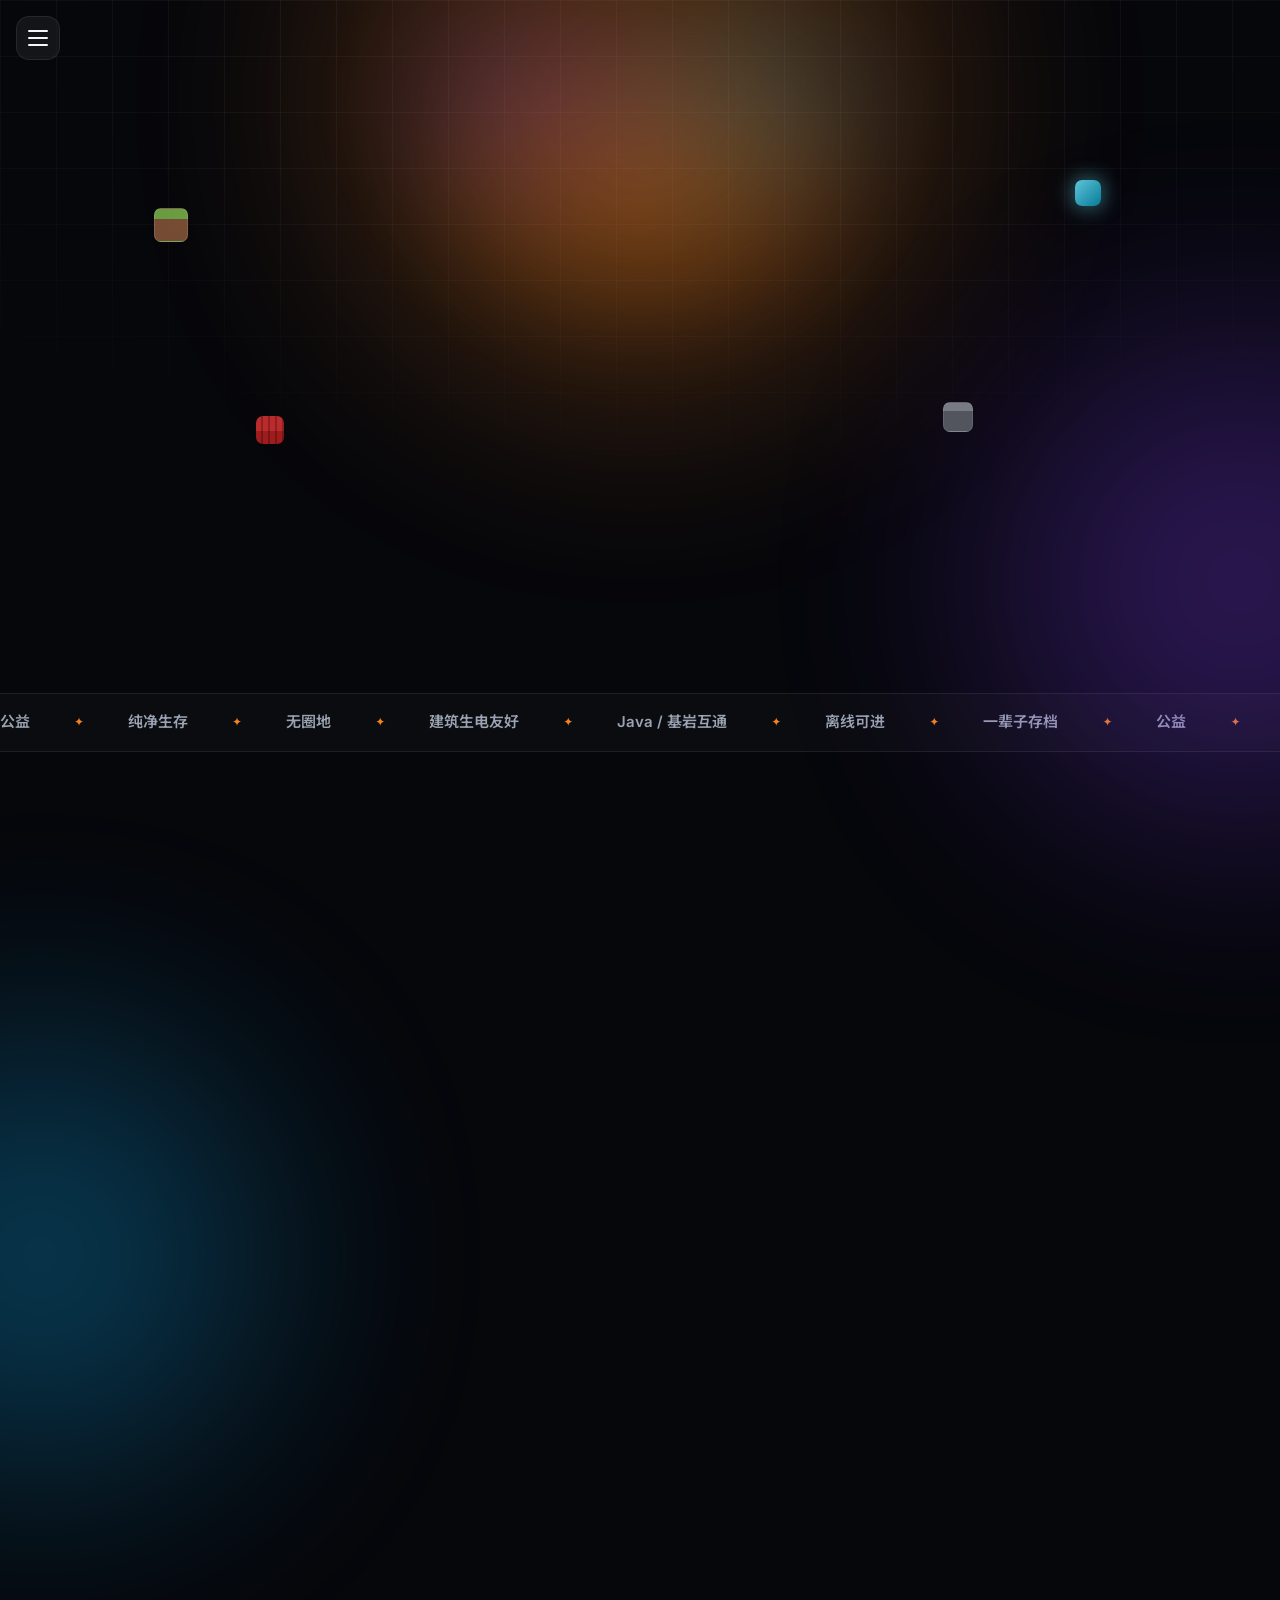
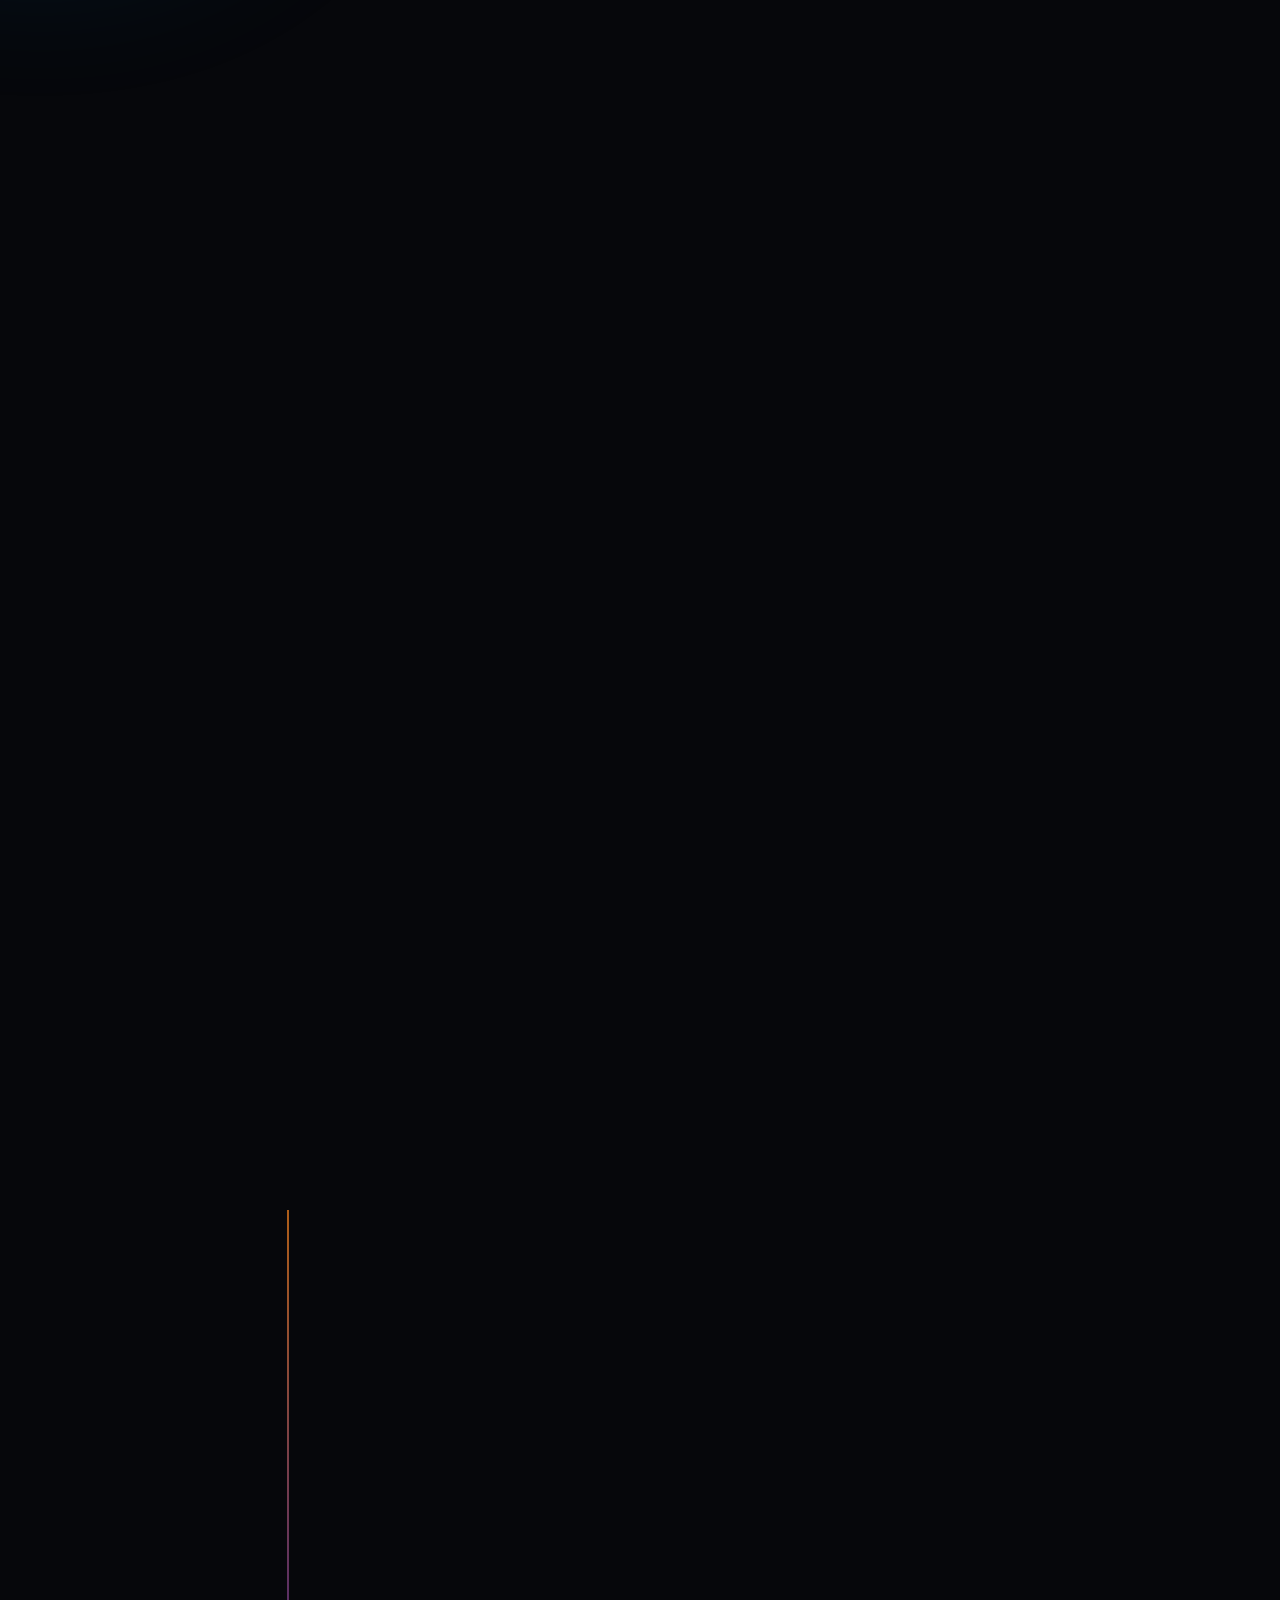
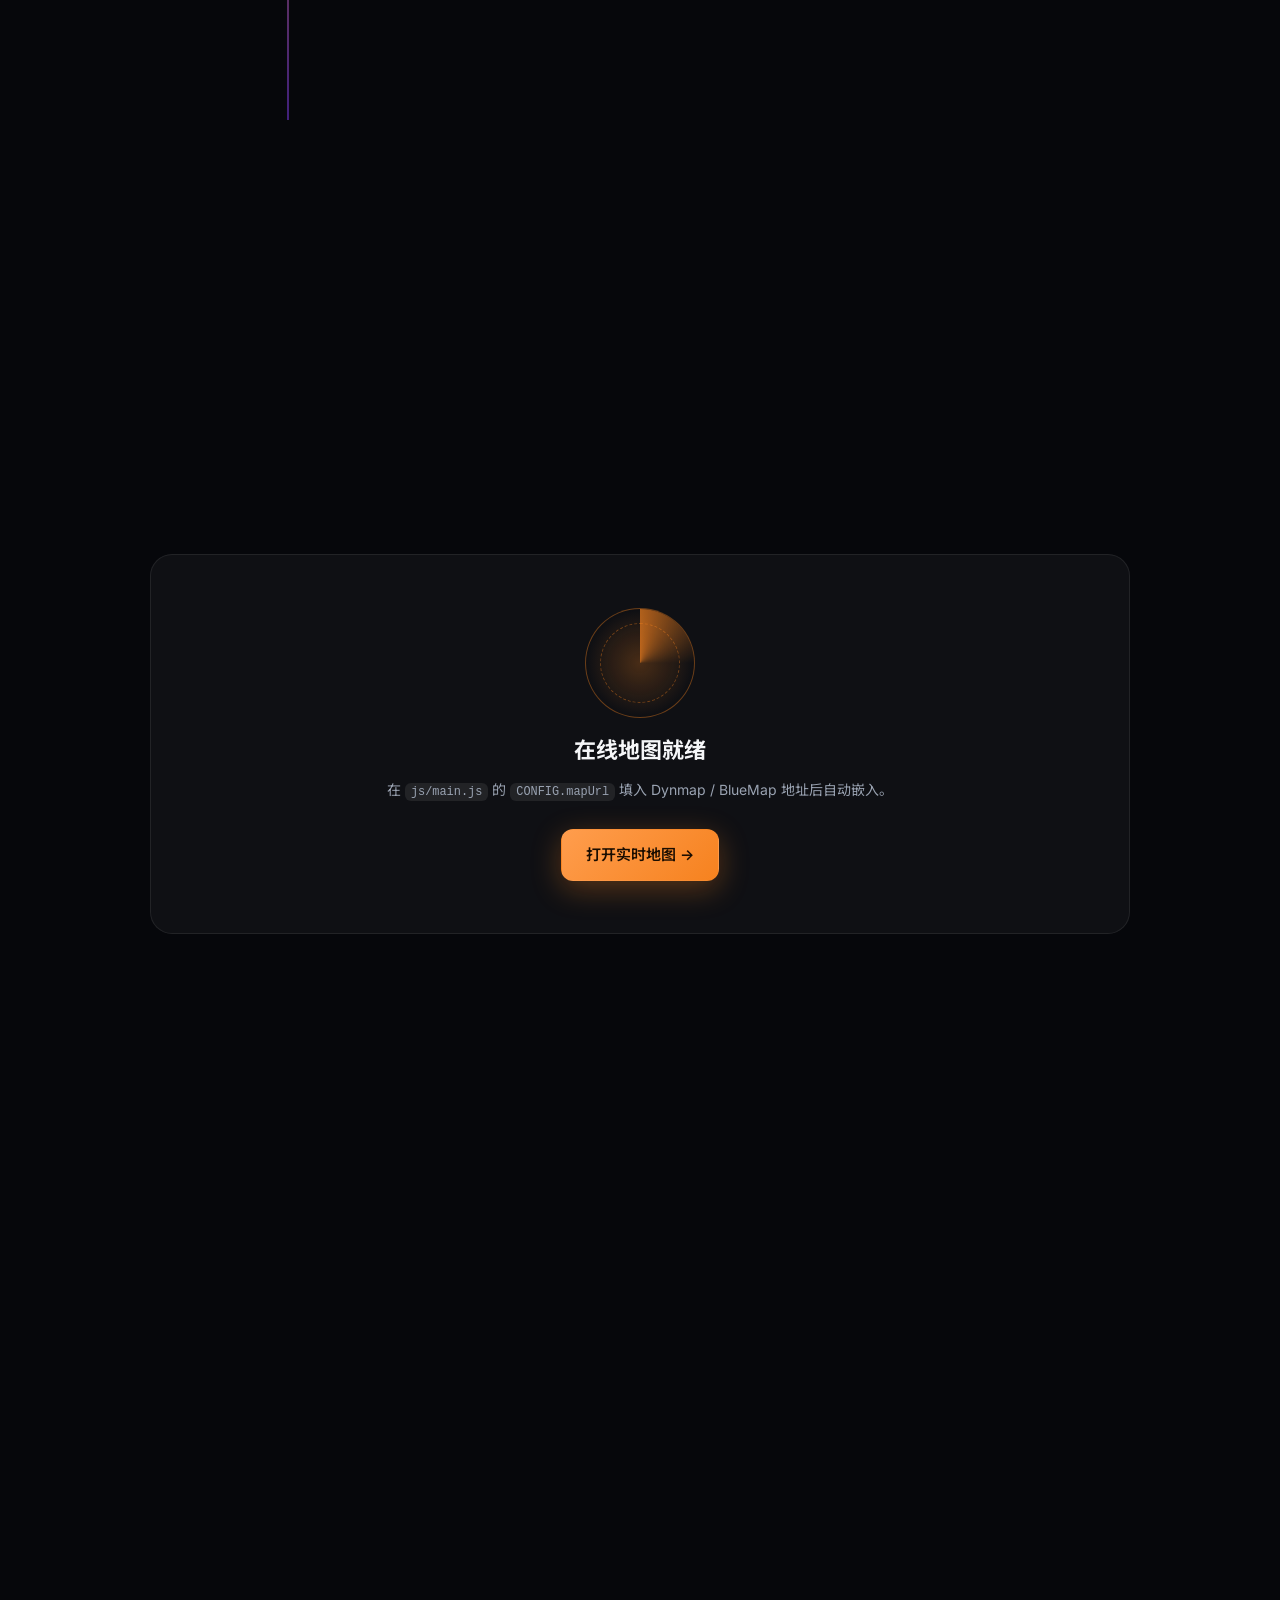
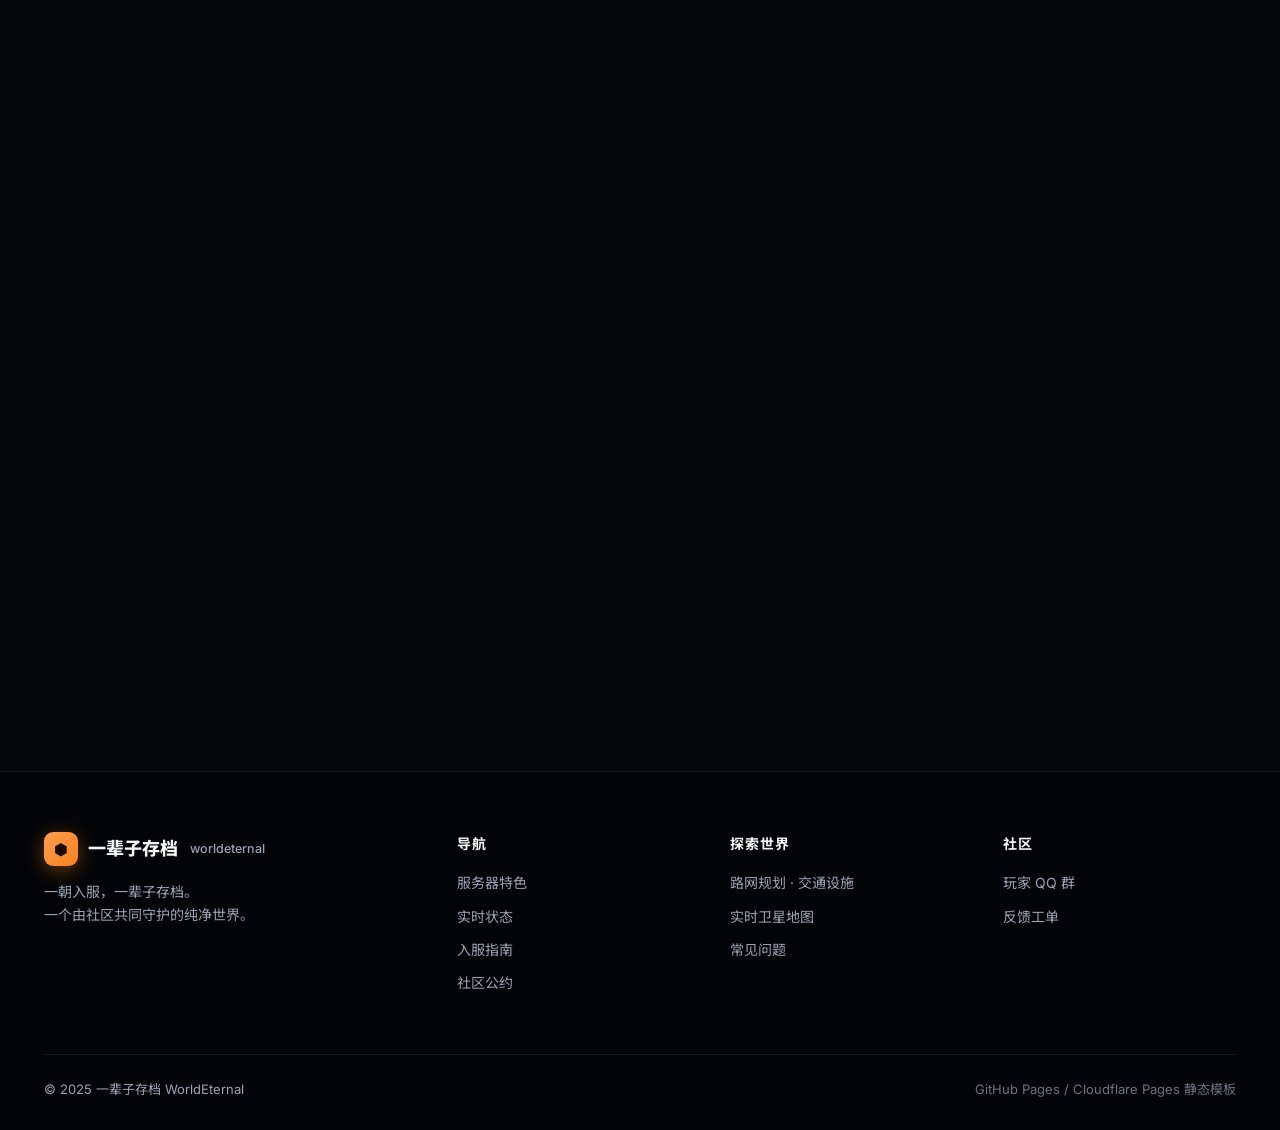
==== commit c988bc96: "Update index.html" ====
--- a/index.html
+++ b/index.html
@@ -268,6 +268,6 @@
 
   <div class="toast" id="toast"></div>
 
-  <script src="js/main.js?v=20260812"></script>
+  <script src="js/main"></script>
 </body>
 </html>
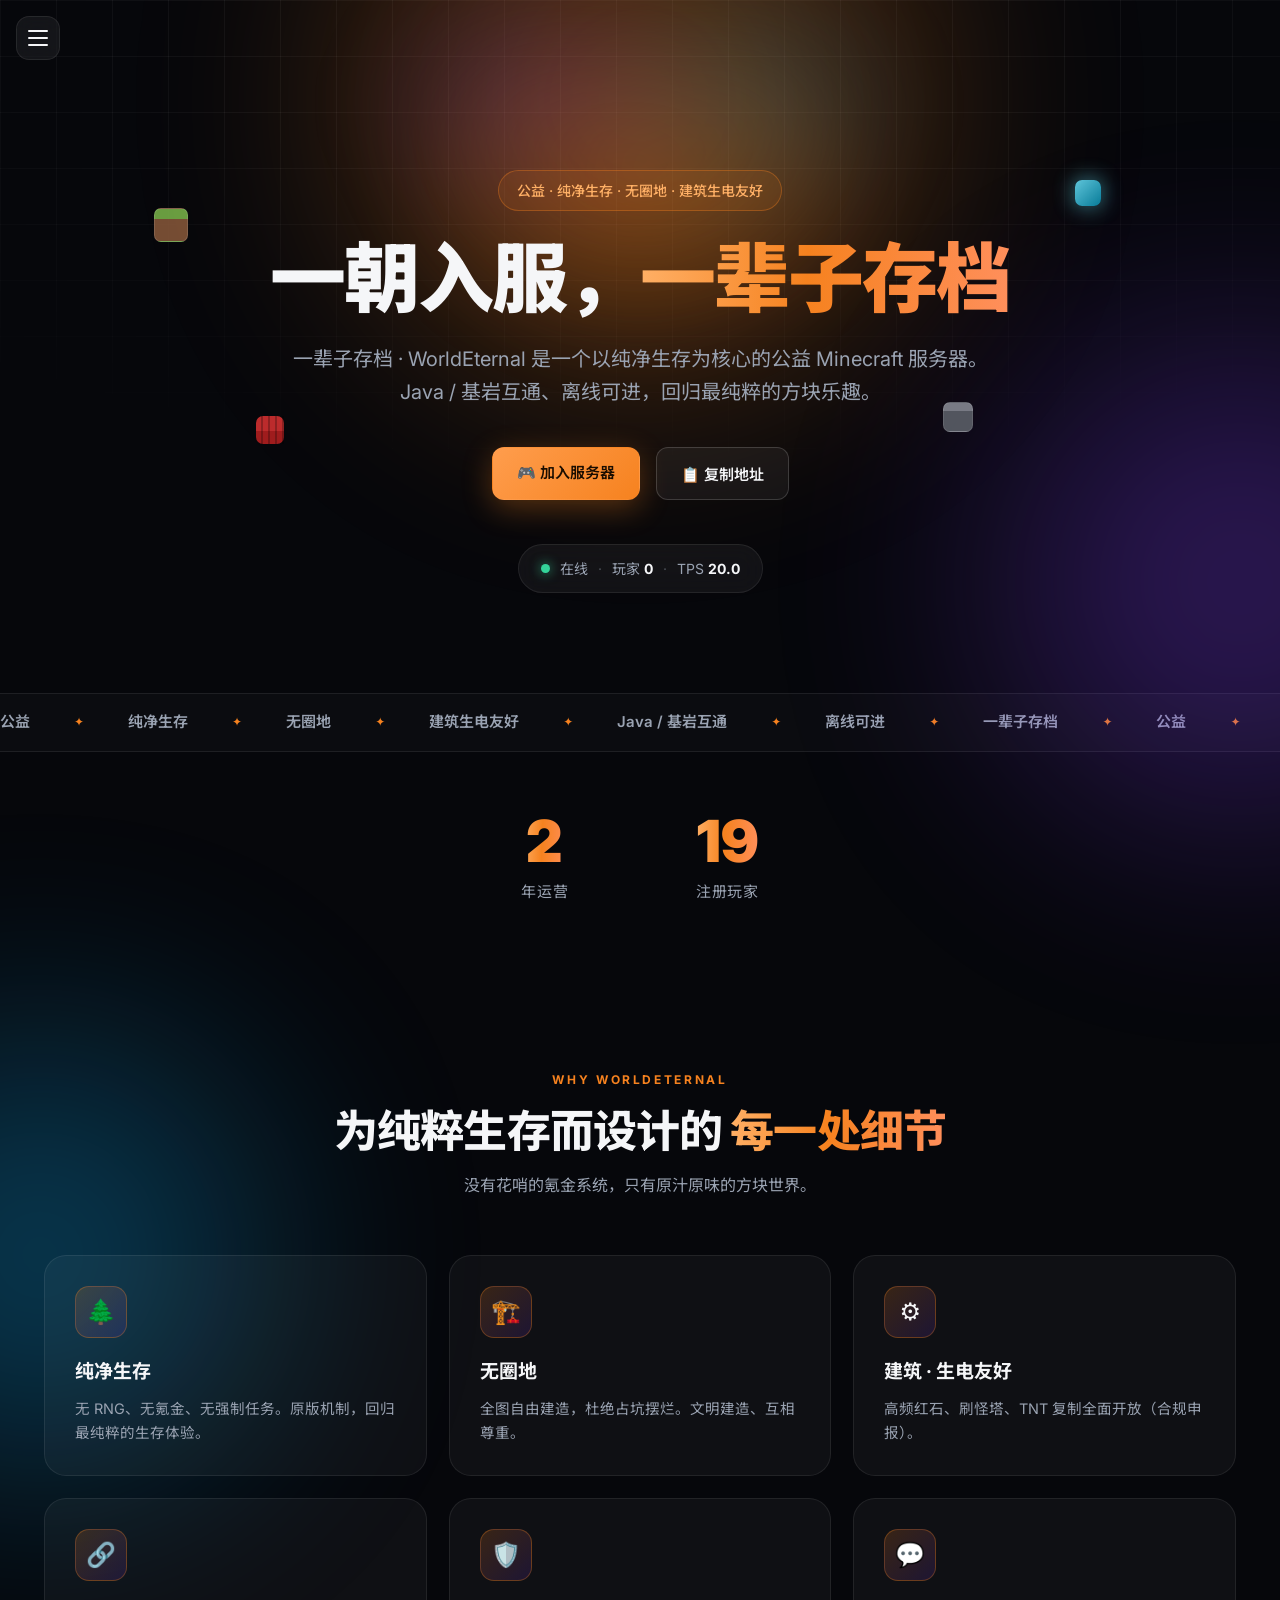
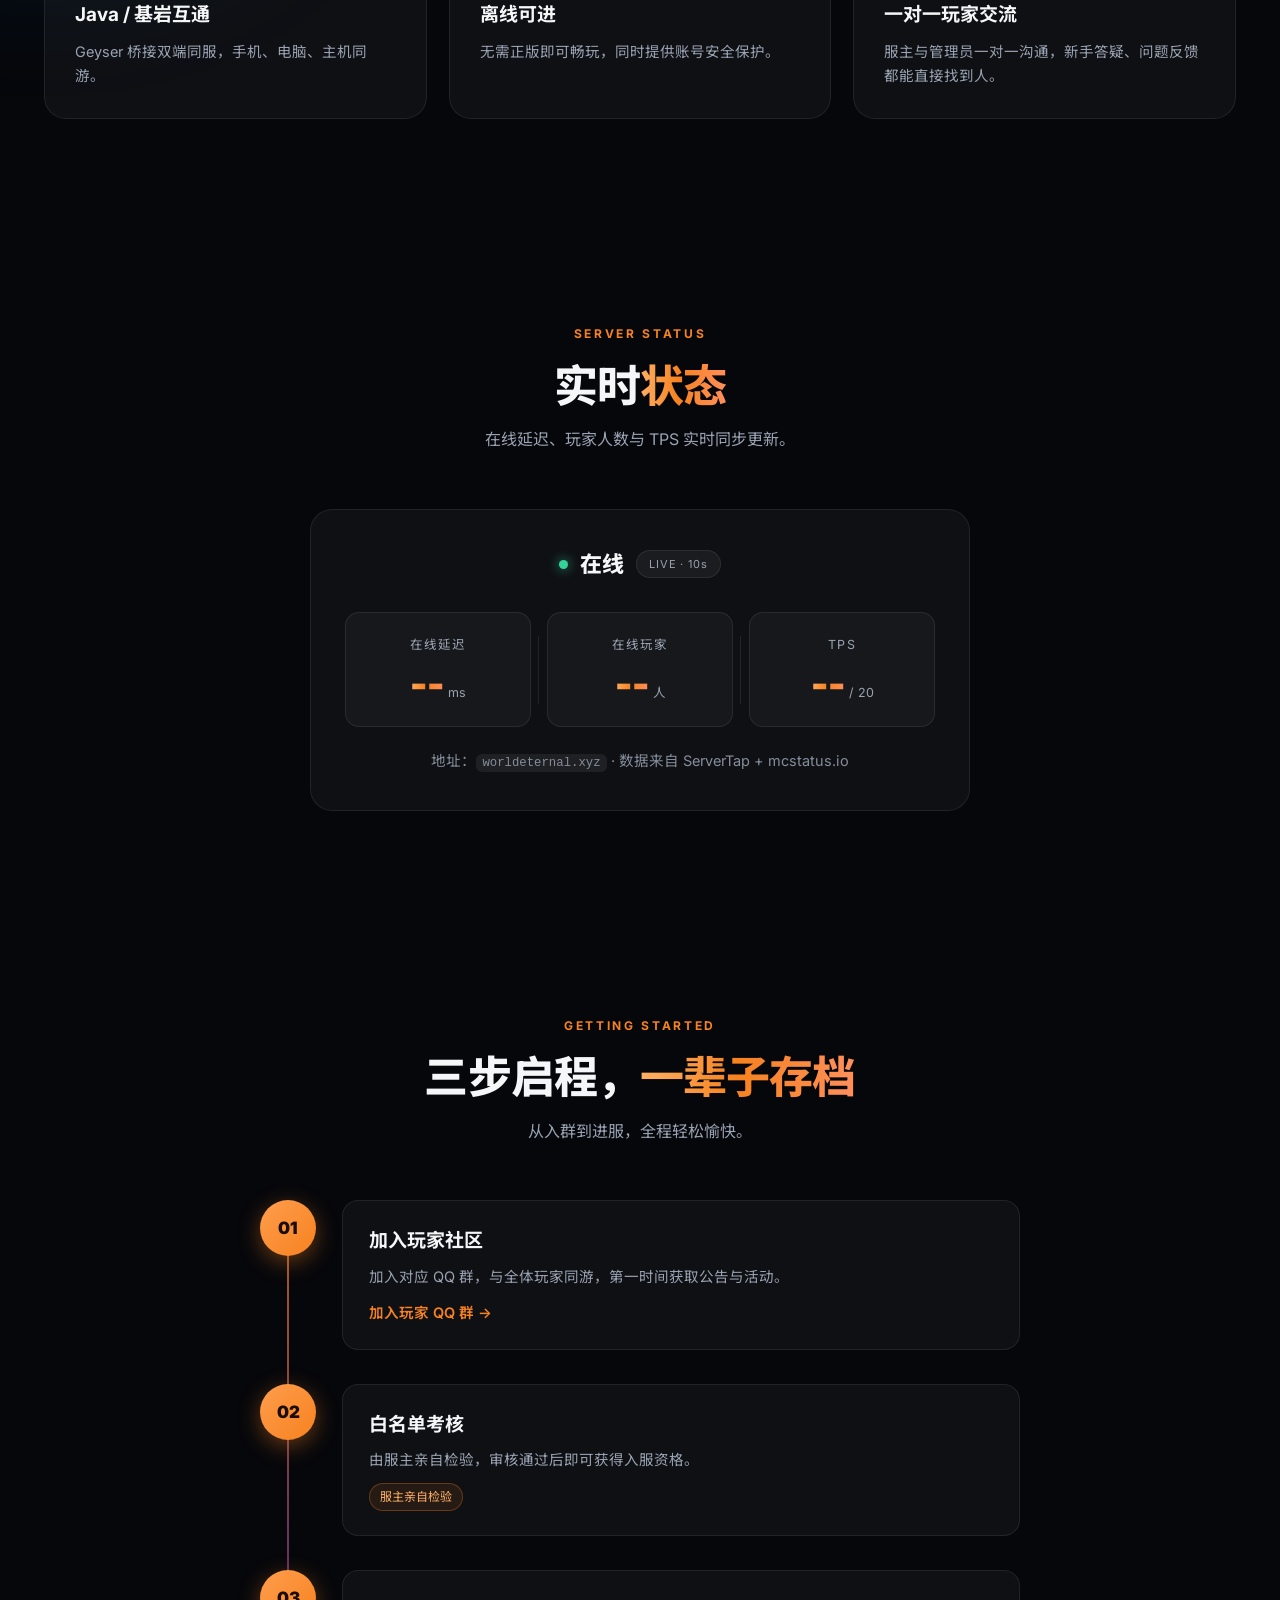
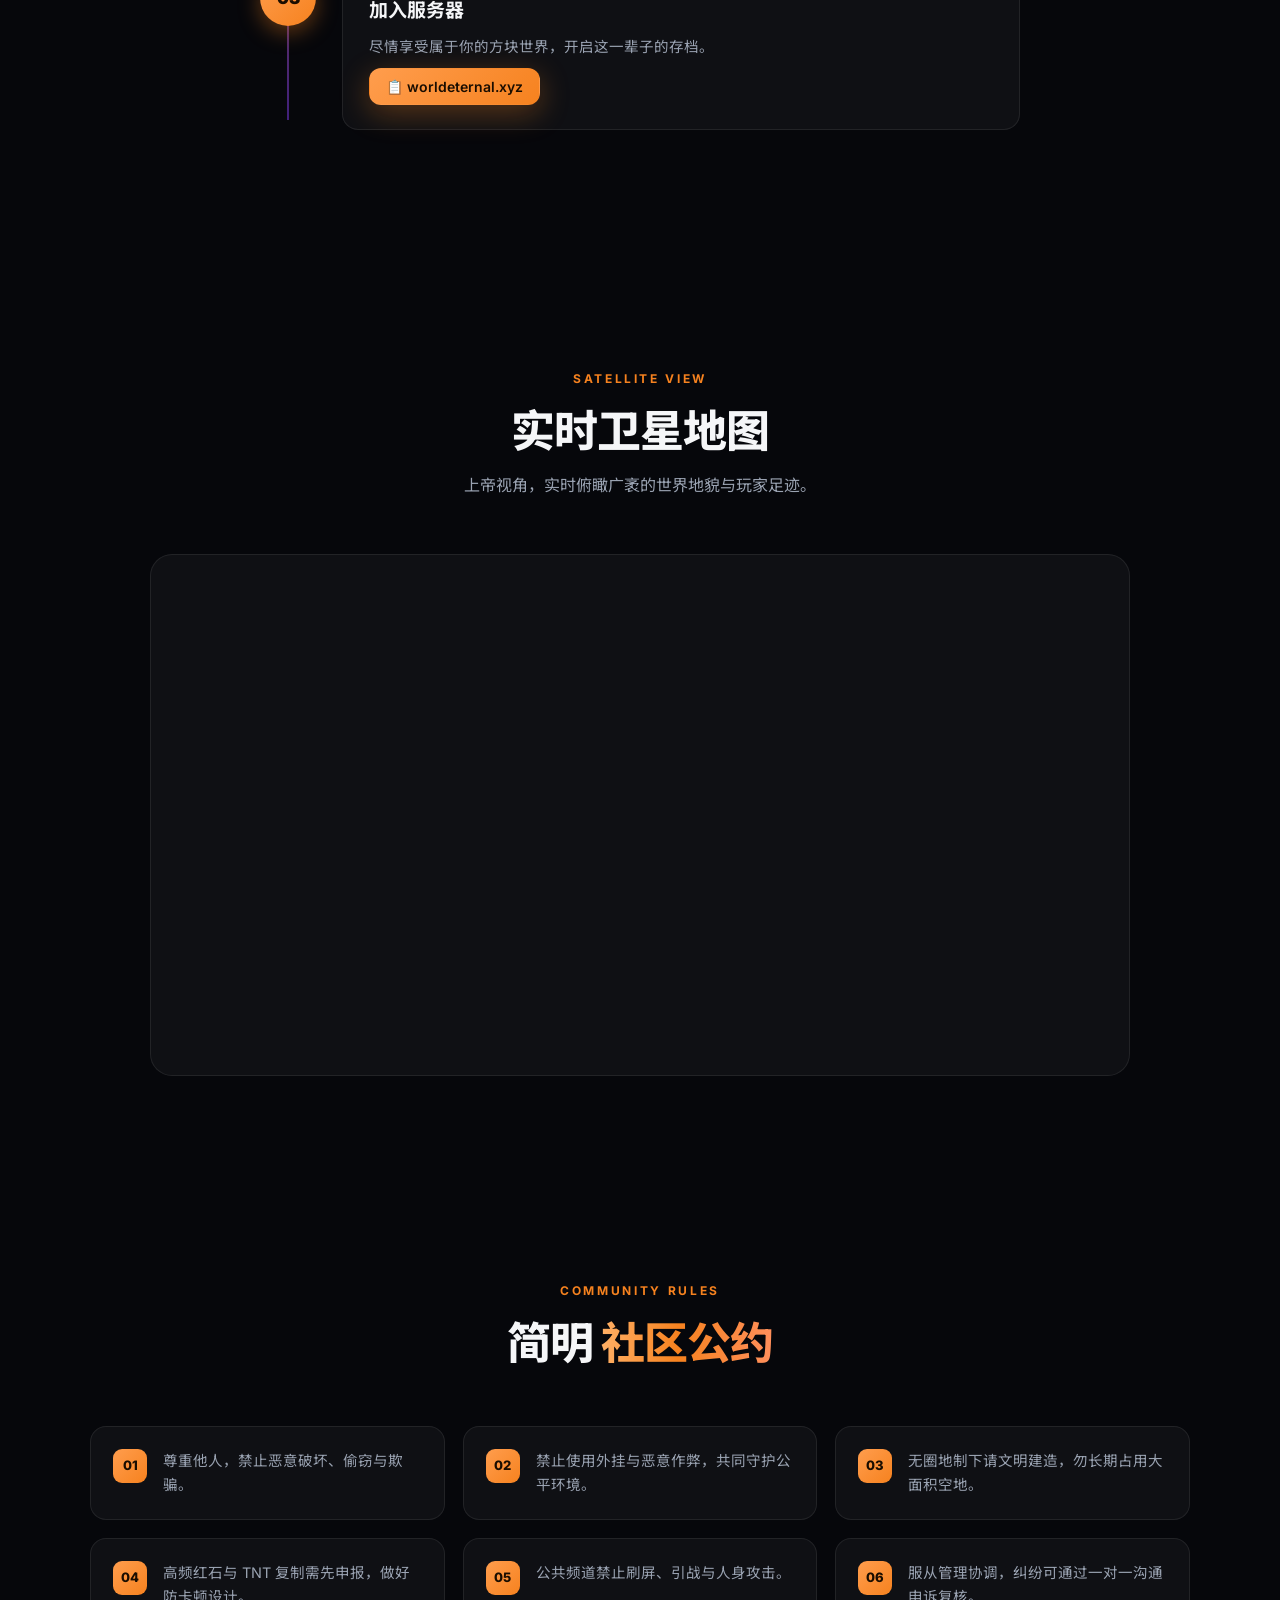
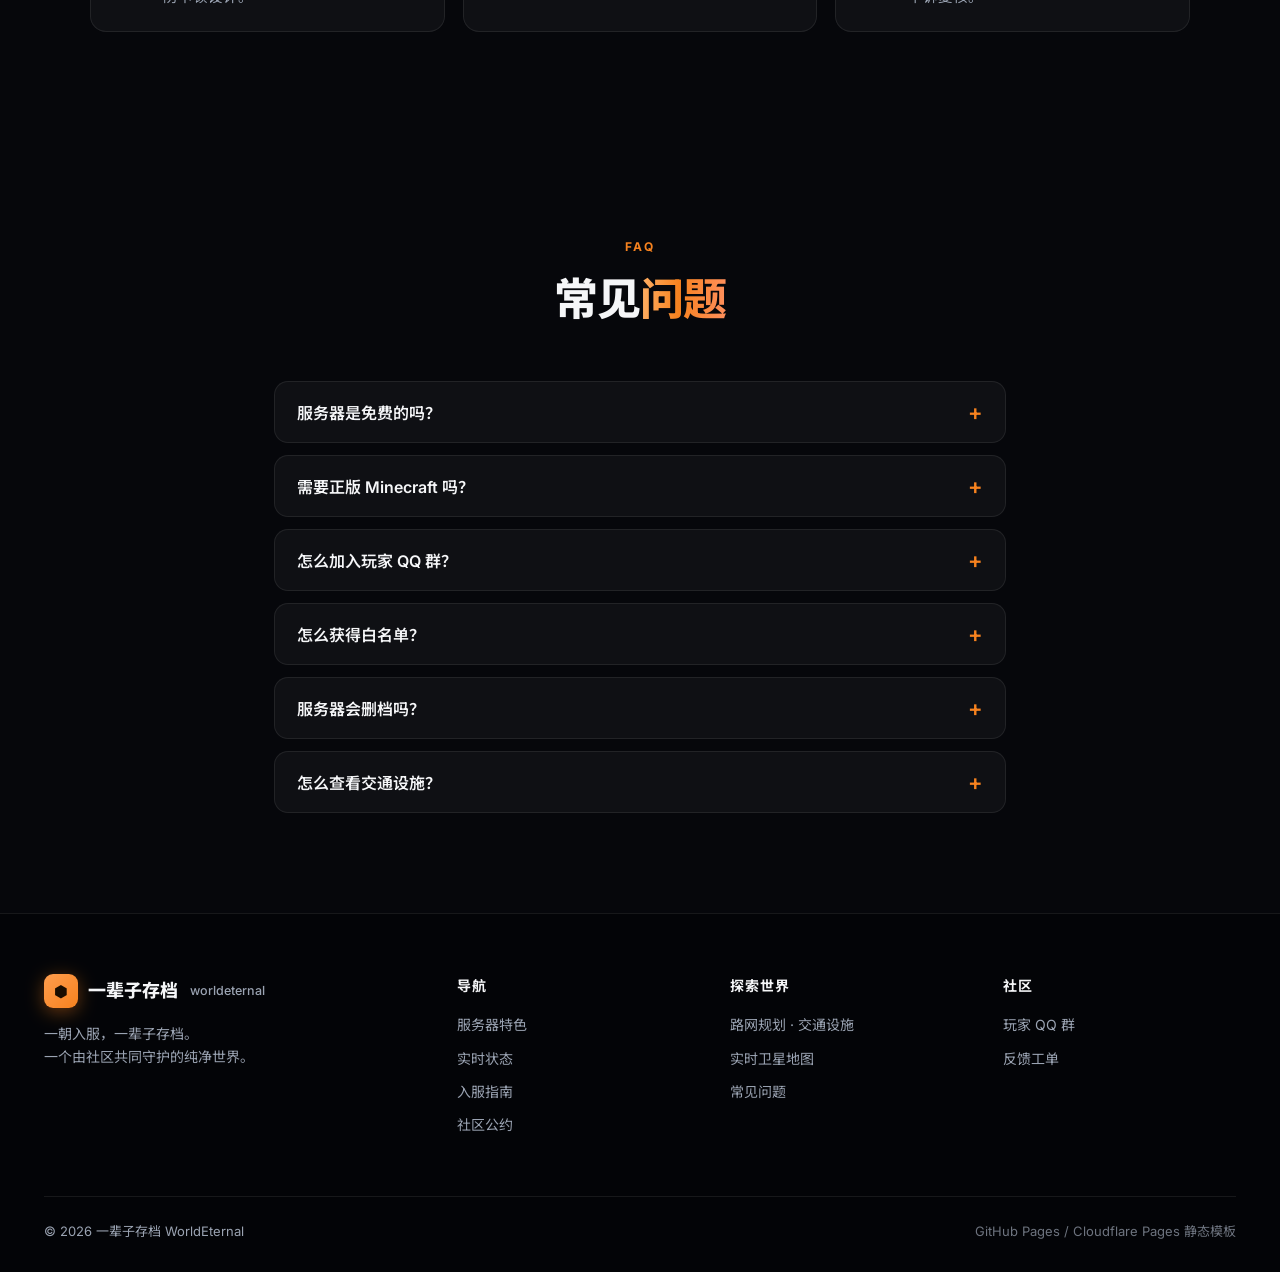
==== commit 99ee8cb1: "Update index.html" ====
--- a/index.html
+++ b/index.html
@@ -268,6 +268,6 @@
 
   <div class="toast" id="toast"></div>
 
-  <script src="js/main"></script>
+  <script src="js/main.js"></script>
 </body>
 </html>
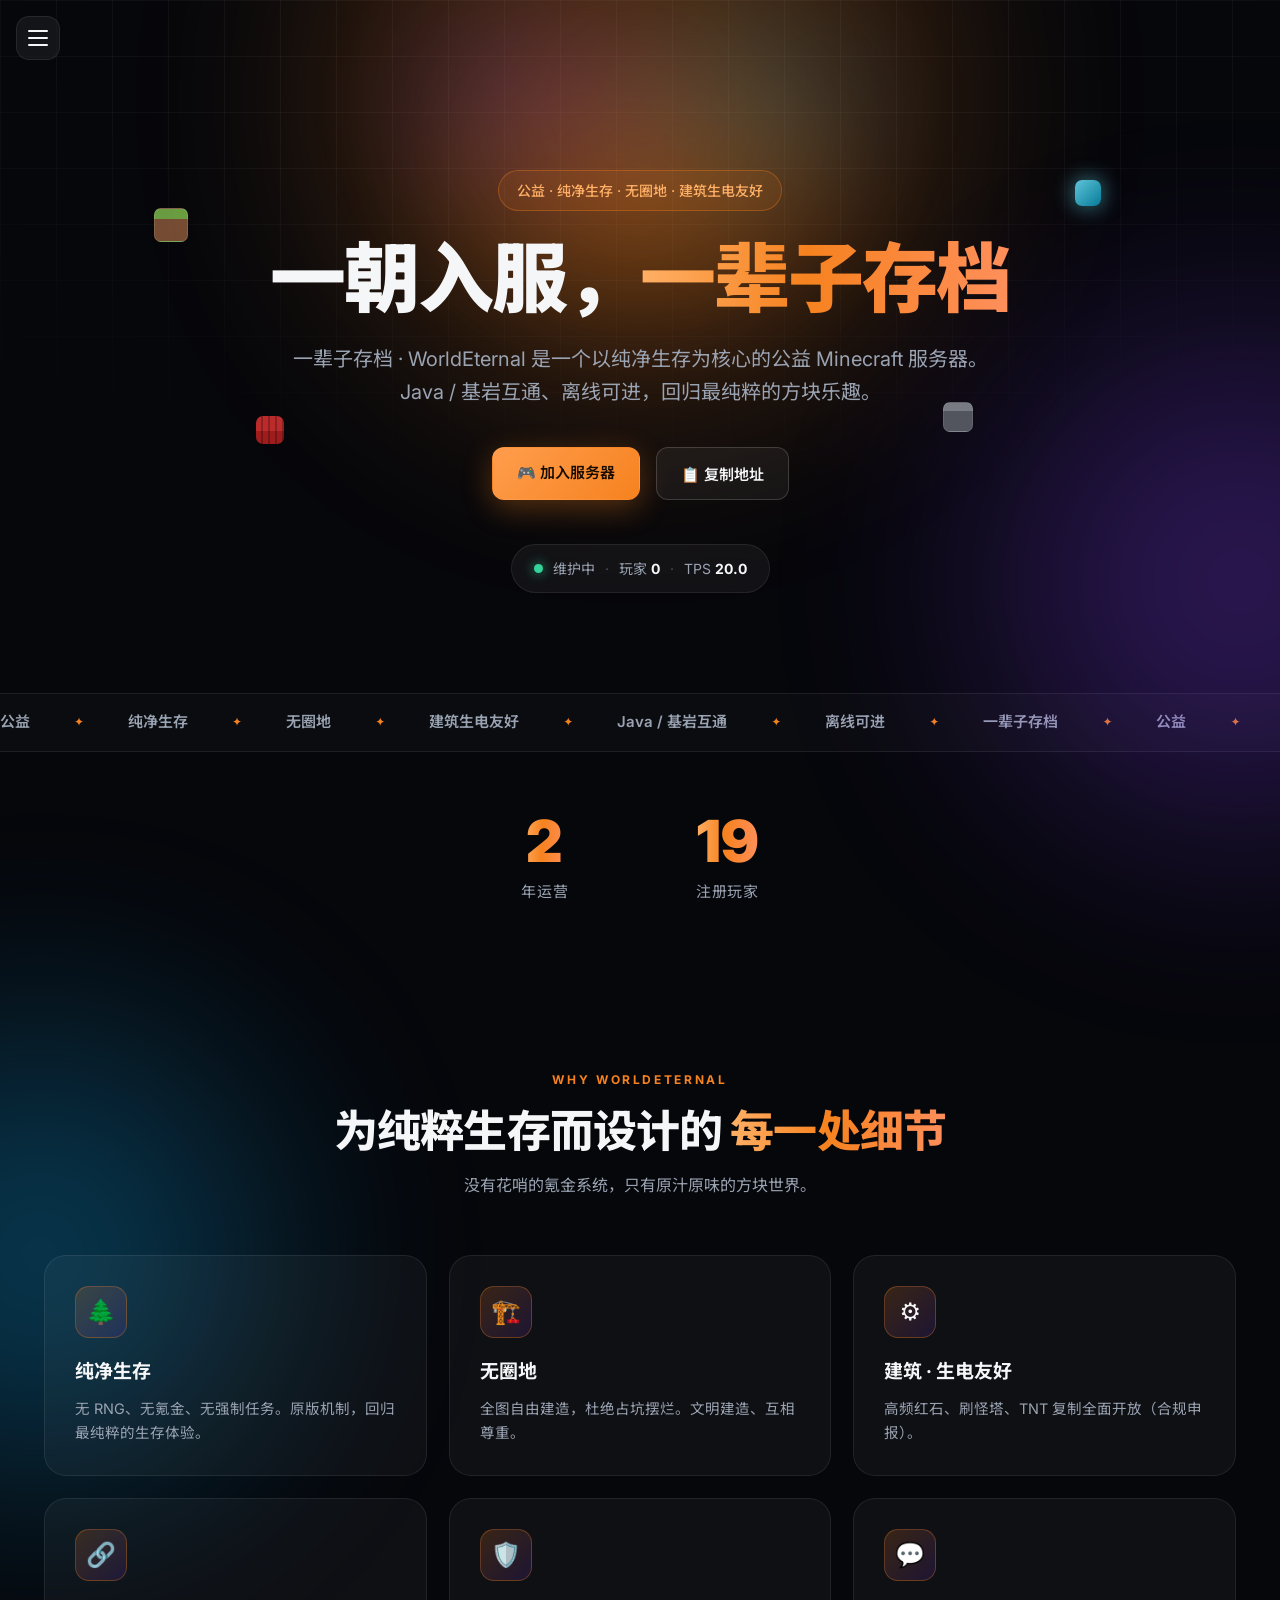
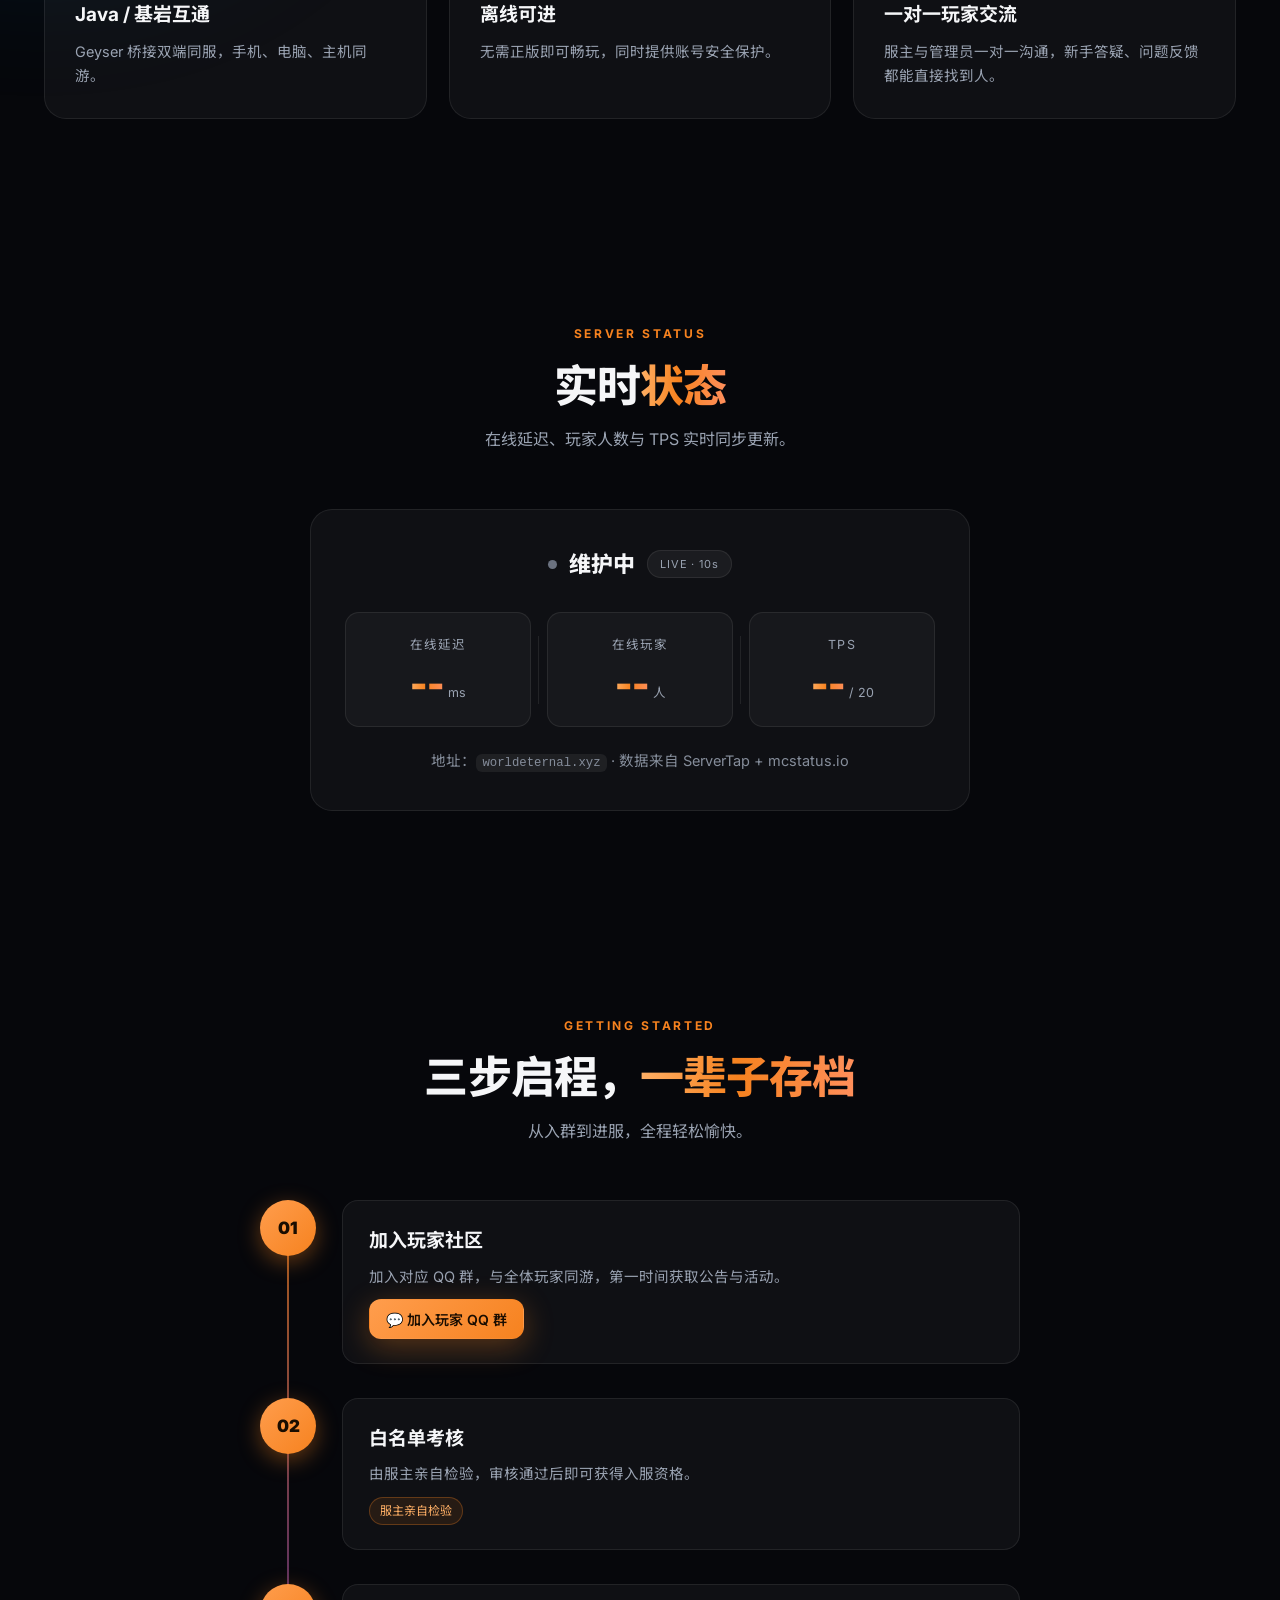
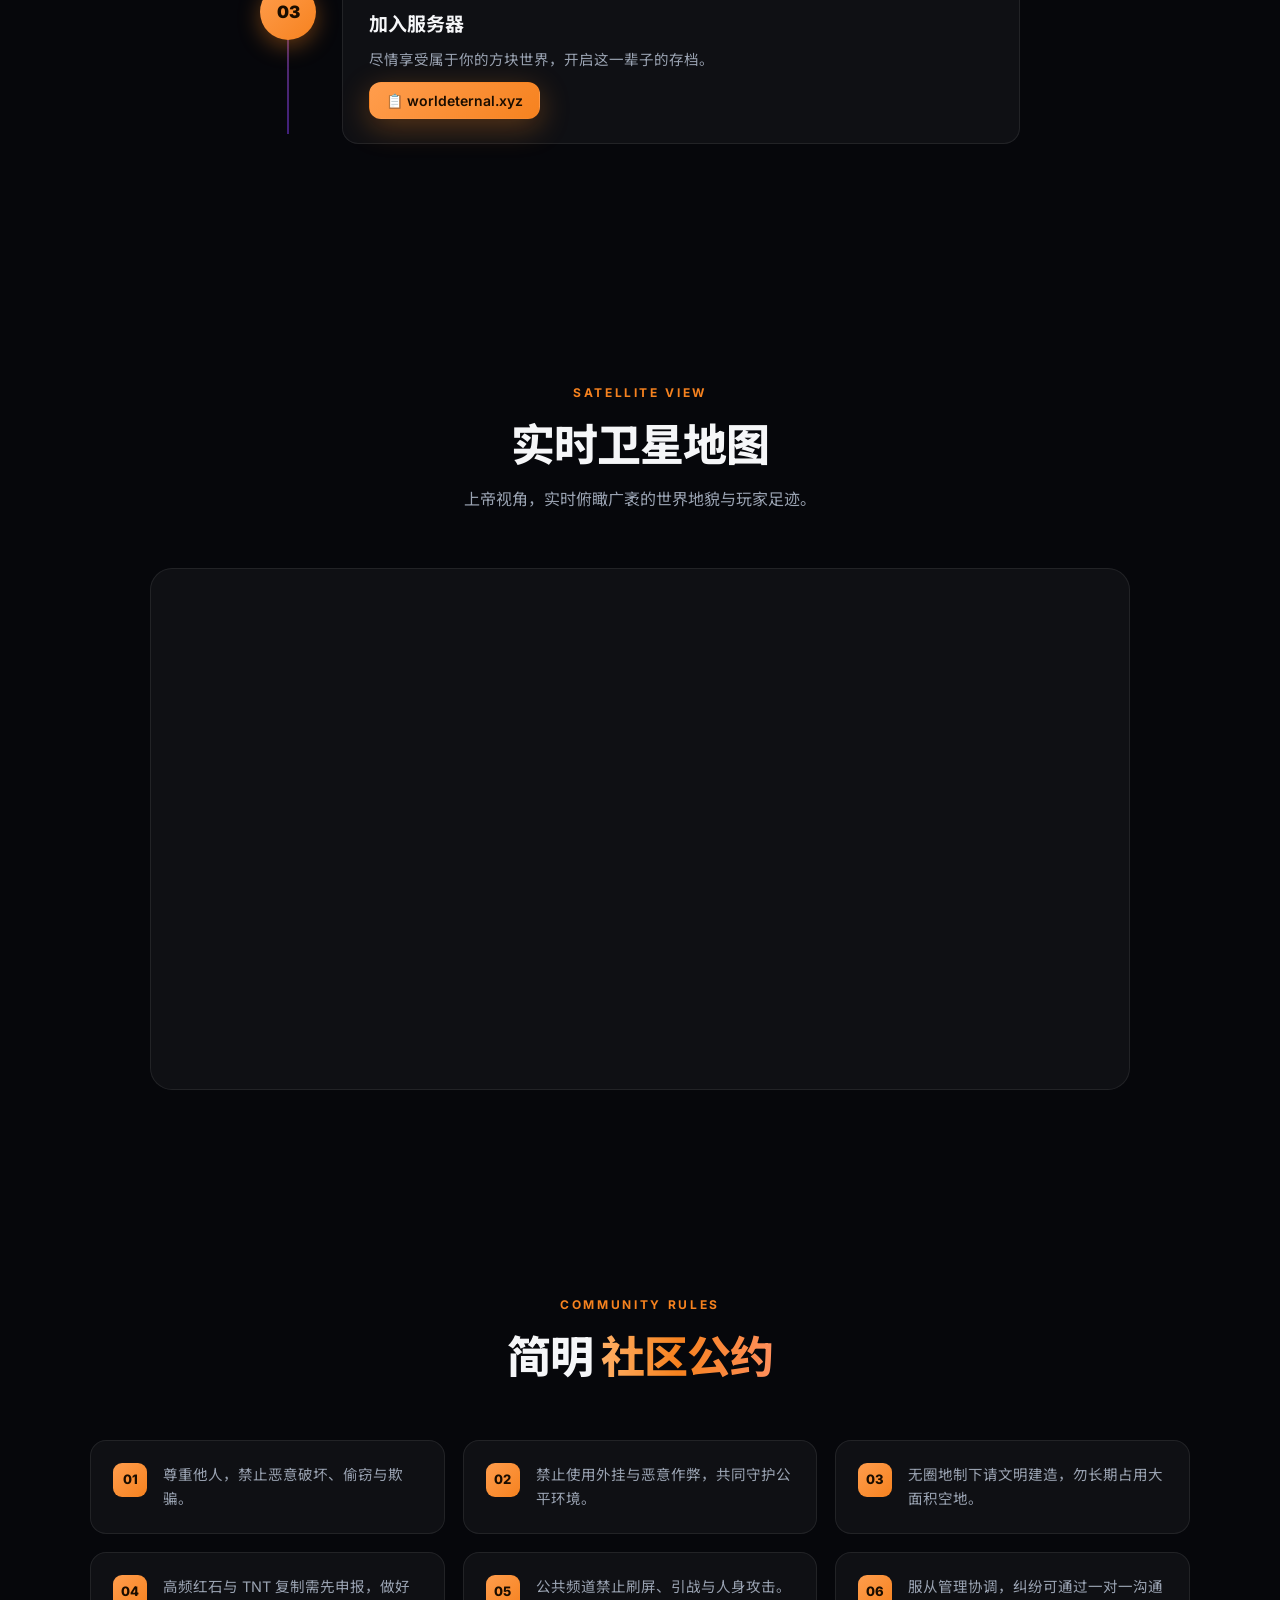
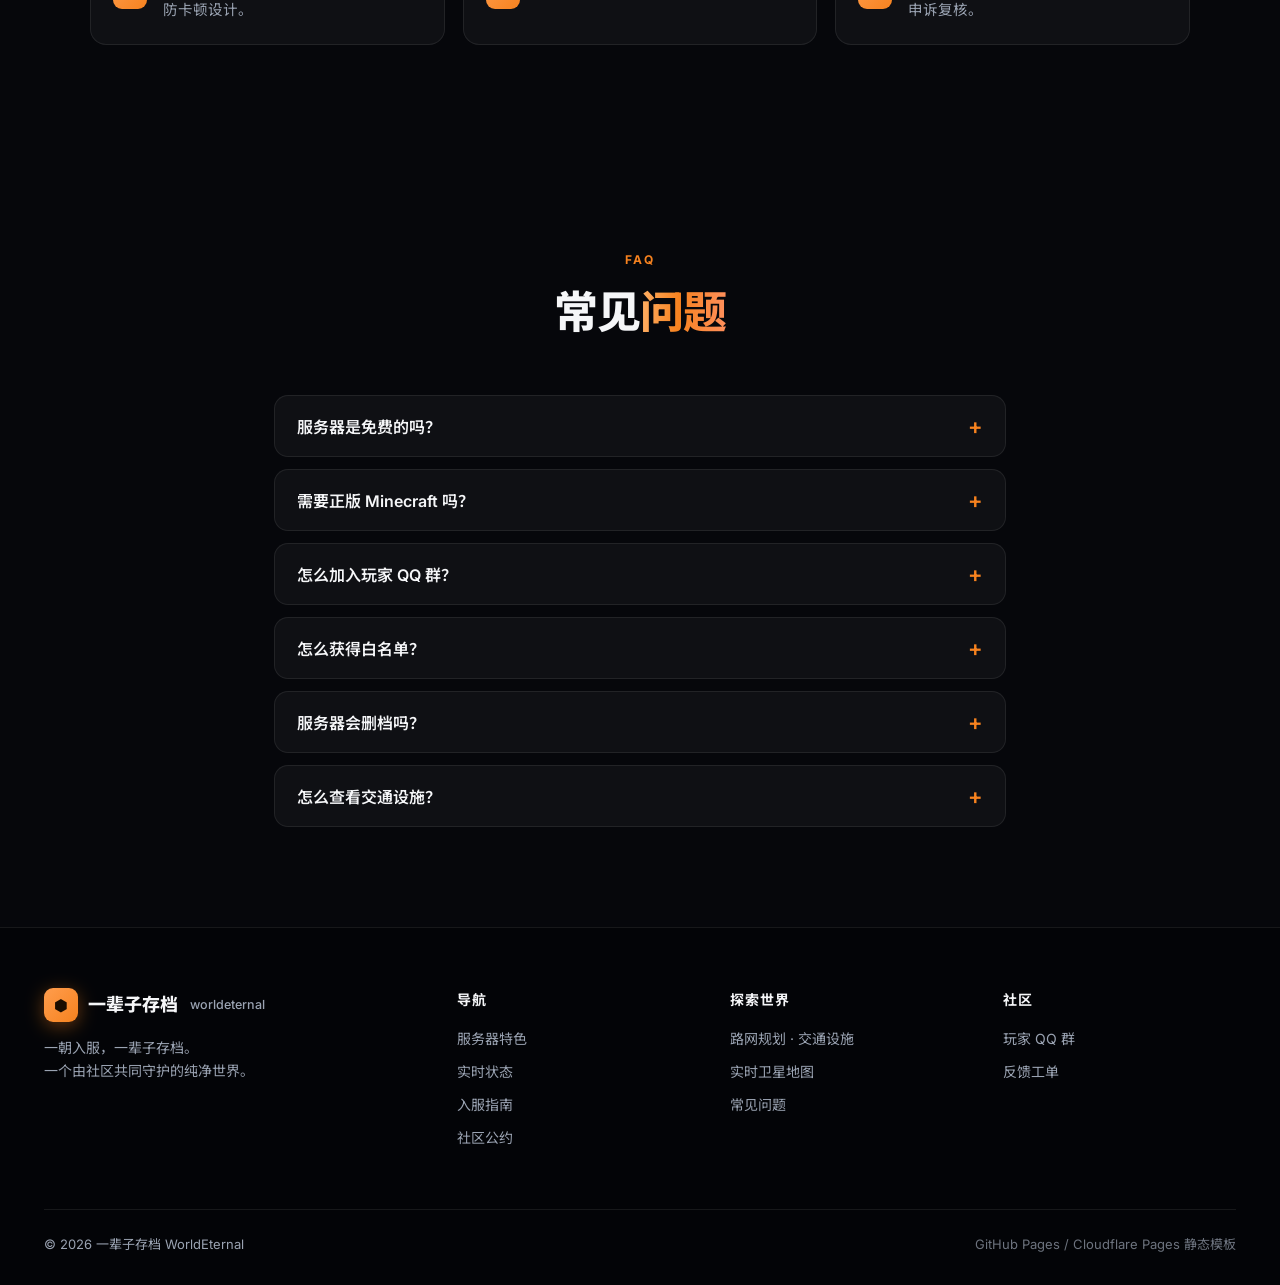
==== commit 0cefc5c1: "Update index.html" ====
--- a/index.html
+++ b/index.html
@@ -166,9 +166,10 @@
       <div class="timeline-item reveal">
         <div class="timeline-num">01</div>
         <div class="timeline-body">
-          <h3>加入玩家社区</h3><p>加入对应 QQ 群，与全体玩家同游，第一时间获取公告与活动。</p>
-          <a class="timeline-link" href="#" data-href="qq">加入玩家 QQ 群 →</a>
-        </div>
+          <h3>加入玩家社区</h3>
+           <p>加入对应 QQ 群，与全体玩家同游，第一时间获取公告与活动。</p>
+             <button class="btn btn-primary btn-sm" onclick="openQQGroup()">💬 加入玩家 QQ 群</button>
+         </div>
       </div>
       <div class="timeline-item reveal">
         <div class="timeline-num">02</div>
@@ -268,6 +269,6 @@
 
   <div class="toast" id="toast"></div>
 
-  <script src="js/main.js"></script>
+  <script src="js/main.js?v=20260812"></script>
 </body>
 </html>
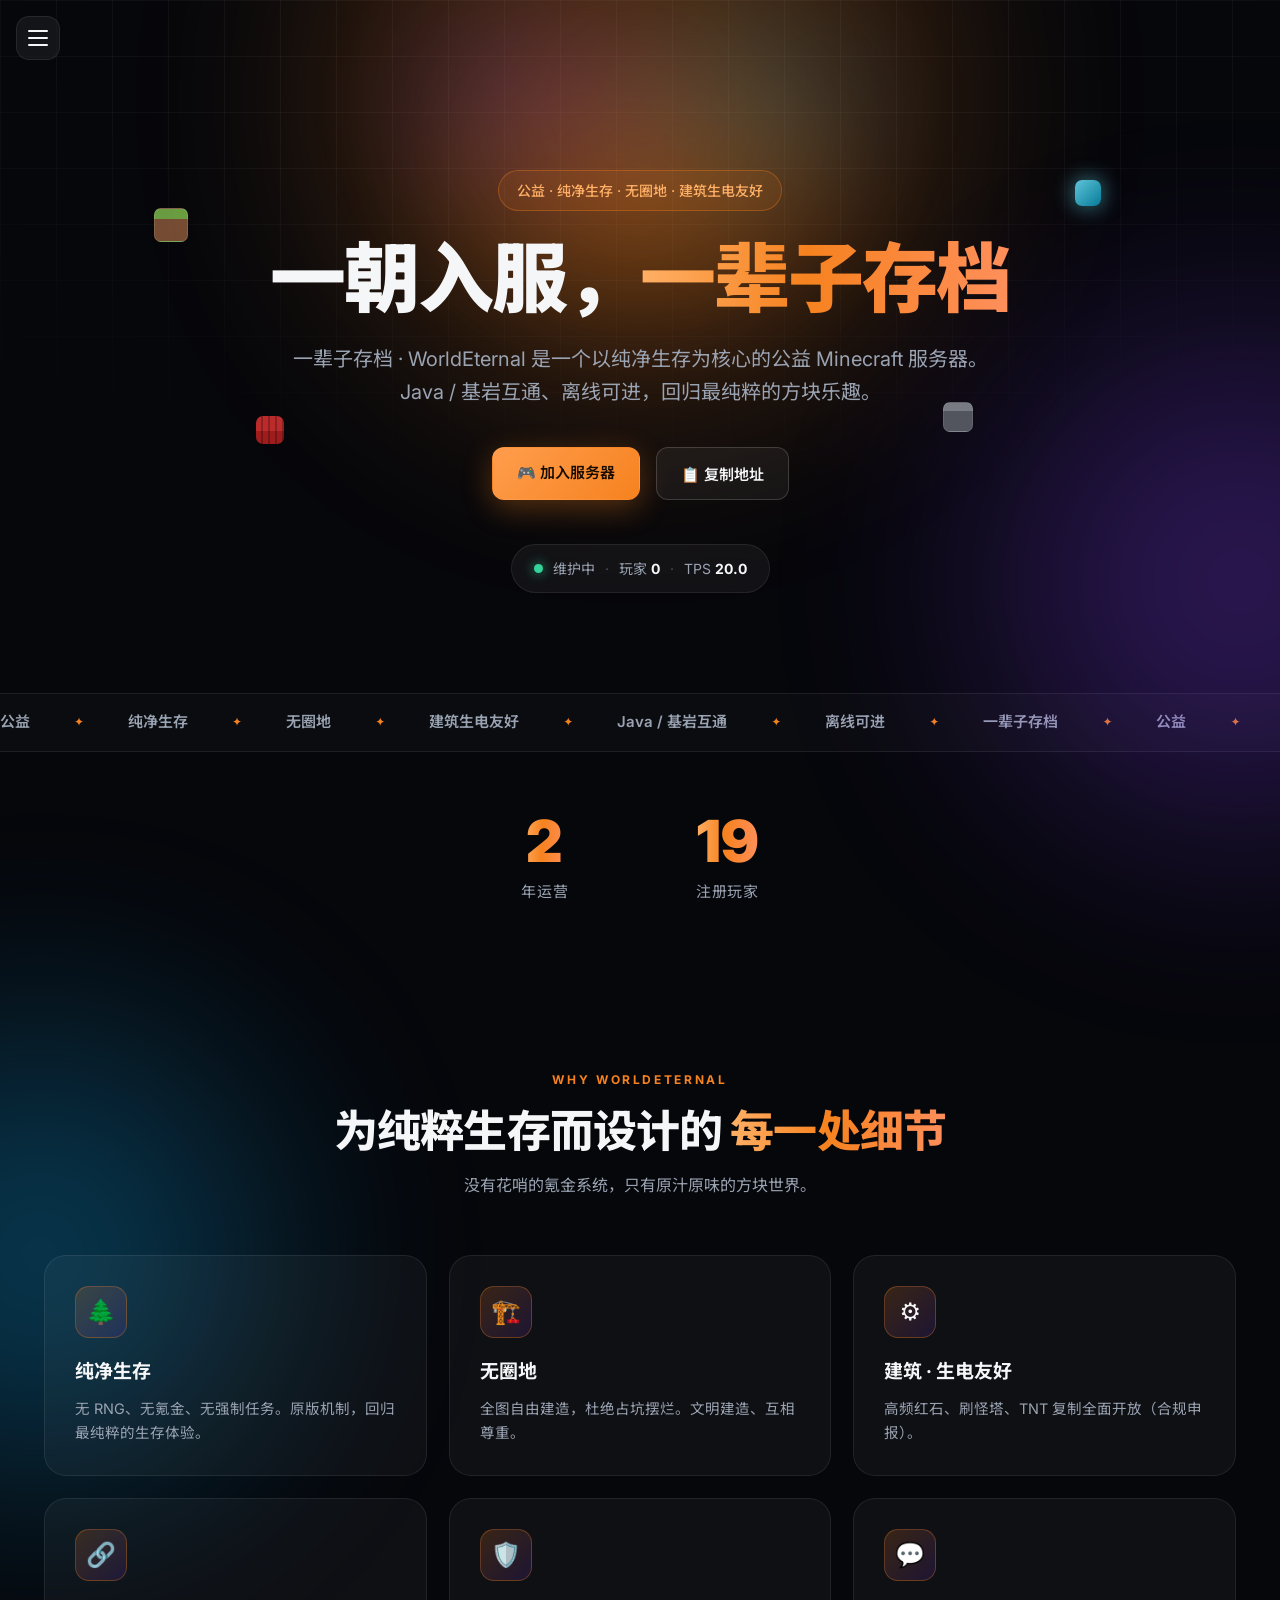
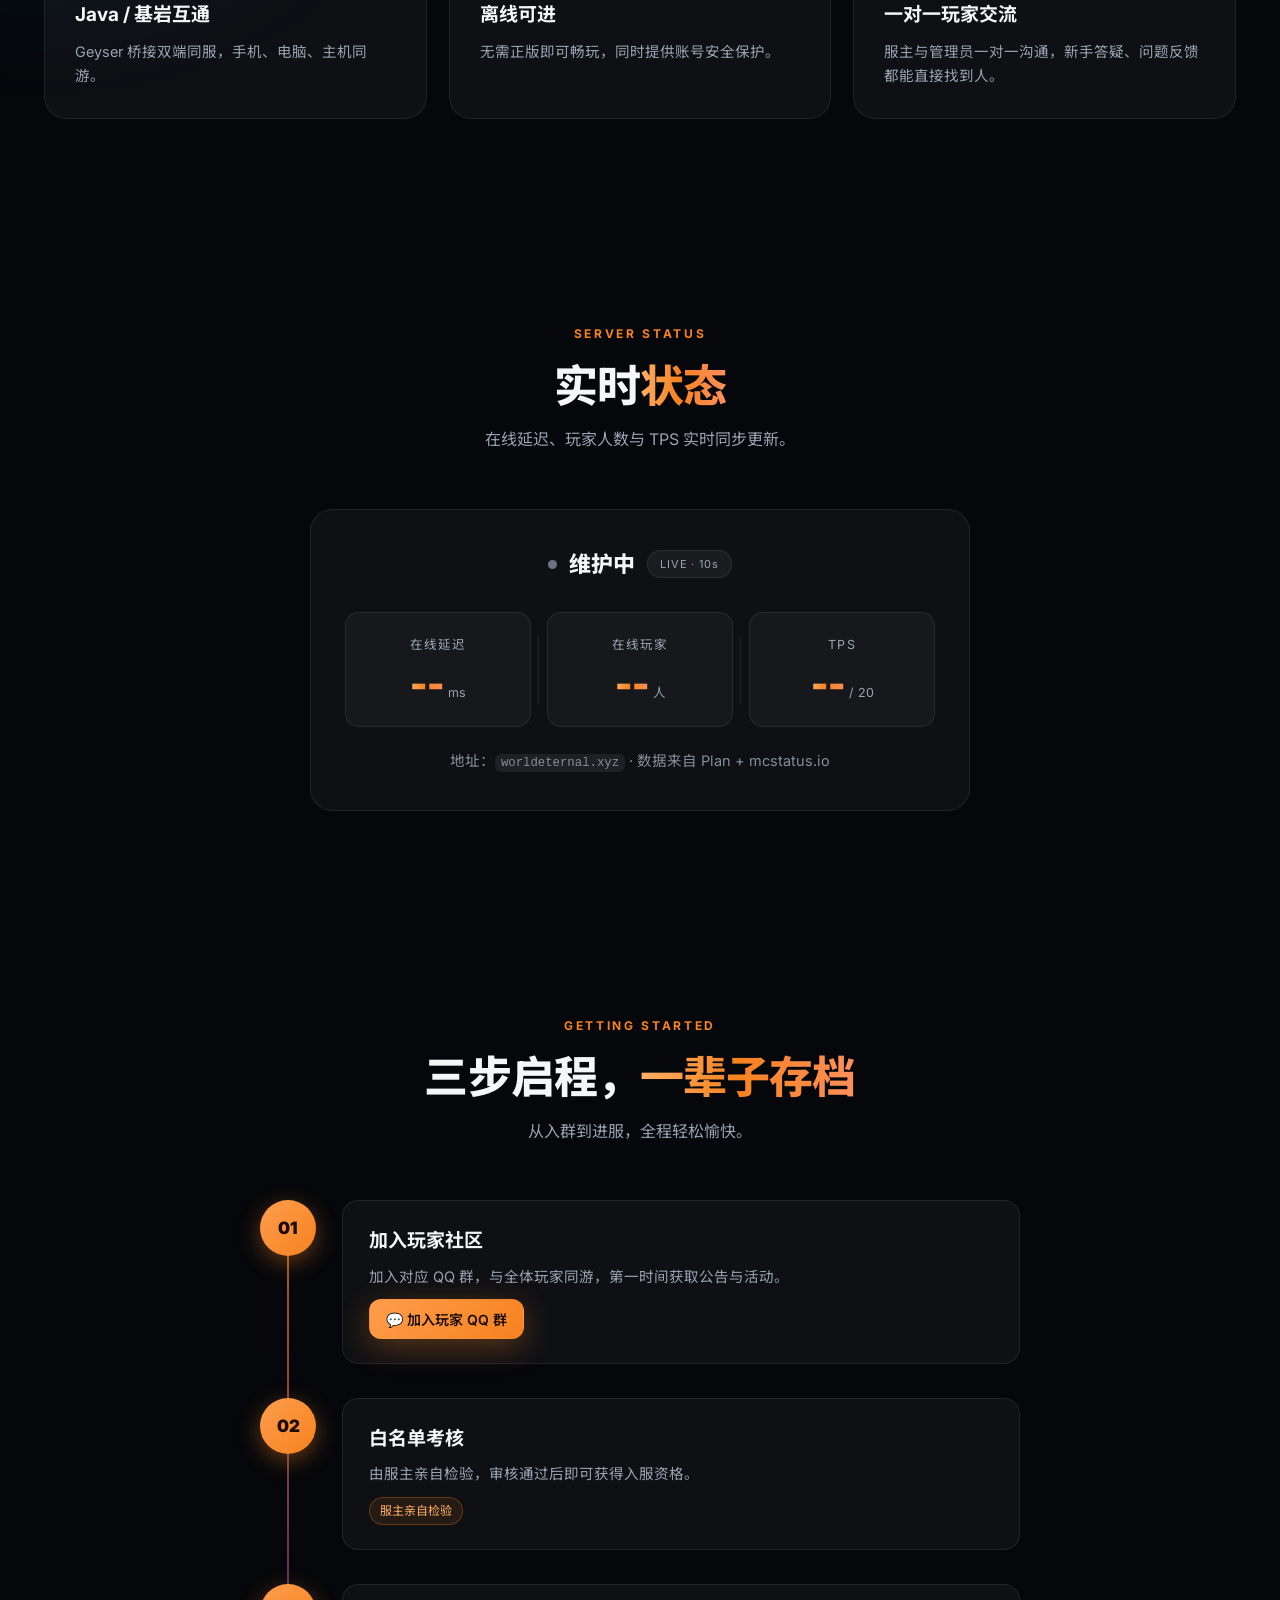
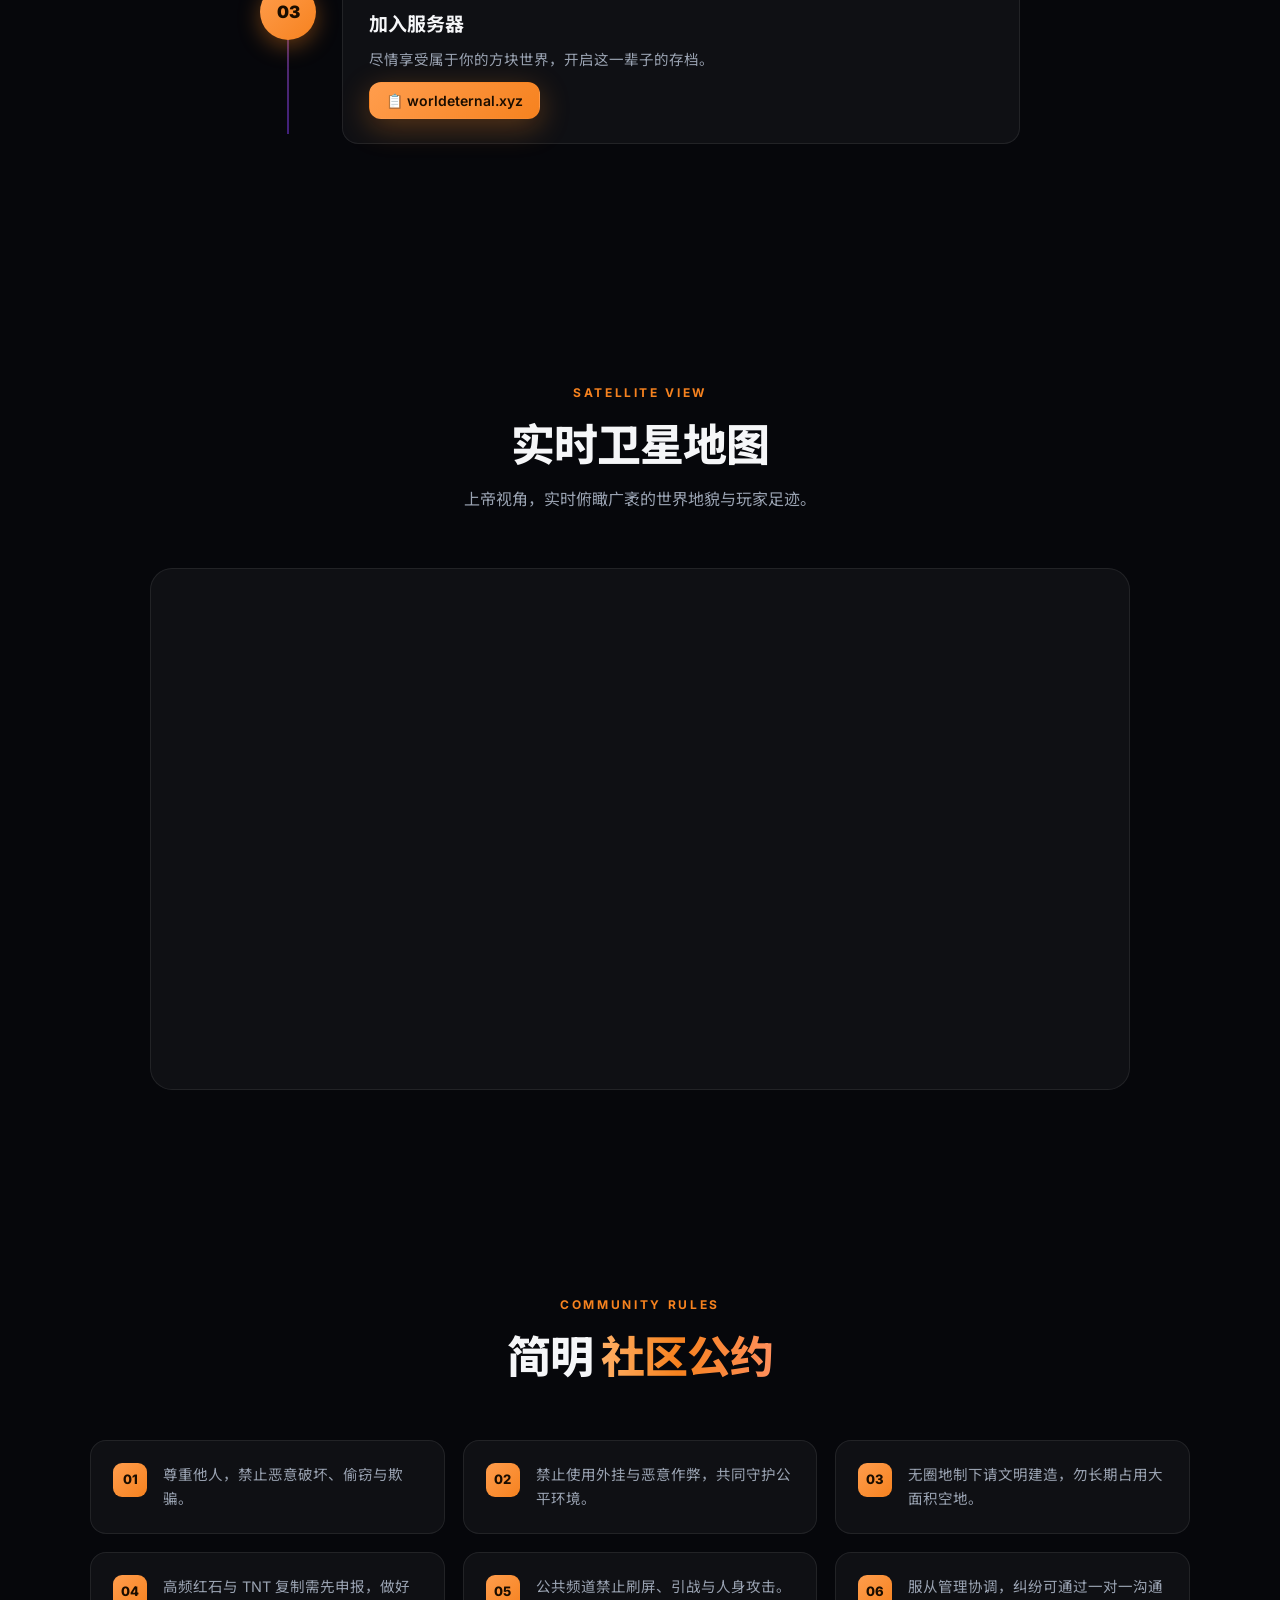
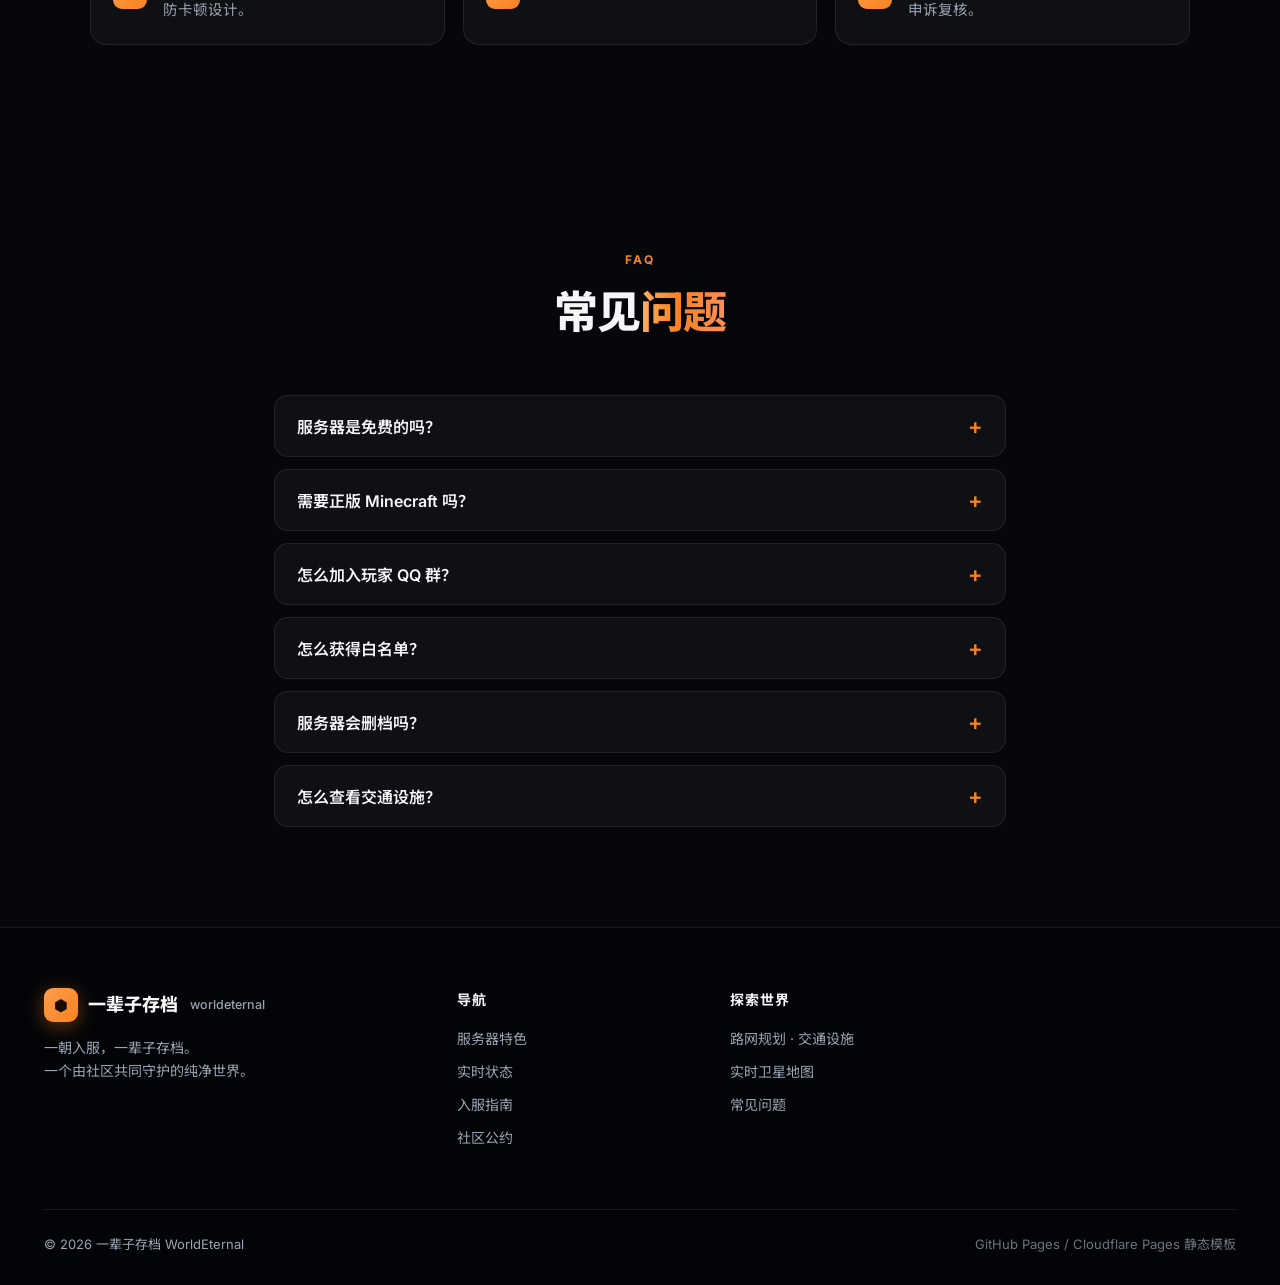
==== commit 9e8993c1: "Update index.html" ====
--- a/index.html
+++ b/index.html
@@ -62,12 +62,13 @@
       </a>
     </div>
 
-    <div class="sidebar-foot">
+     <div class="sidebar-foot">
       <a href="#guide" class="btn btn-primary" data-scroll>立即加入</a>
+      <button class="btn btn-ghost btn-sm" onclick="openQQGroup()">💬 玩家 QQ 群</button>
       <button class="btn btn-ghost btn-sm" id="sidebarCopyIp">📋 worldeternal.xyz</button>
     </div>
   </aside>
-
+  
   <!-- ===== Hero ===== -->
   <section class="hero" id="hero">
     <div class="hero-aurora"></div>
@@ -151,7 +152,7 @@
         <div class="metric"><span class="metric-label">在线玩家</span><span class="metric-val" id="statusPlayers">--</span><span class="metric-unit">人</span></div>
         <div class="metric"><span class="metric-label">TPS</span><span class="metric-val" id="statusTps">--</span><span class="metric-unit">/ 20</span></div>
       </div>
-      <p class="status-note">地址：<code>worldeternal.xyz</code> · 数据来自 ServerTap + mcstatus.io</p>
+      <p class="status-note">地址：<code>worldeternal.xyz</code> · 数据来自 Plan + mcstatus.io</p>
     </div>
   </section>
 
@@ -255,11 +256,6 @@
         <a href="#livemap">实时卫星地图</a>
         <a href="#faq">常见问题</a>
       </div>
-      <div class="footer-col">
-        <h4>社区</h4>
-        <a href="#" data-href="qq">玩家 QQ 群</a>
-        <a href="#" data-href="feedback">反馈工单</a>
-      </div>
     </div>
     <div class="footer-bottom">
       <span>© <span id="year">2025</span> 一辈子存档 WorldEternal</span>
@@ -269,6 +265,6 @@
 
   <div class="toast" id="toast"></div>
 
-  <script src="js/main.js?v=20260812"></script>
+  <script src="js/main.js"></script>
 </body>
 </html>
